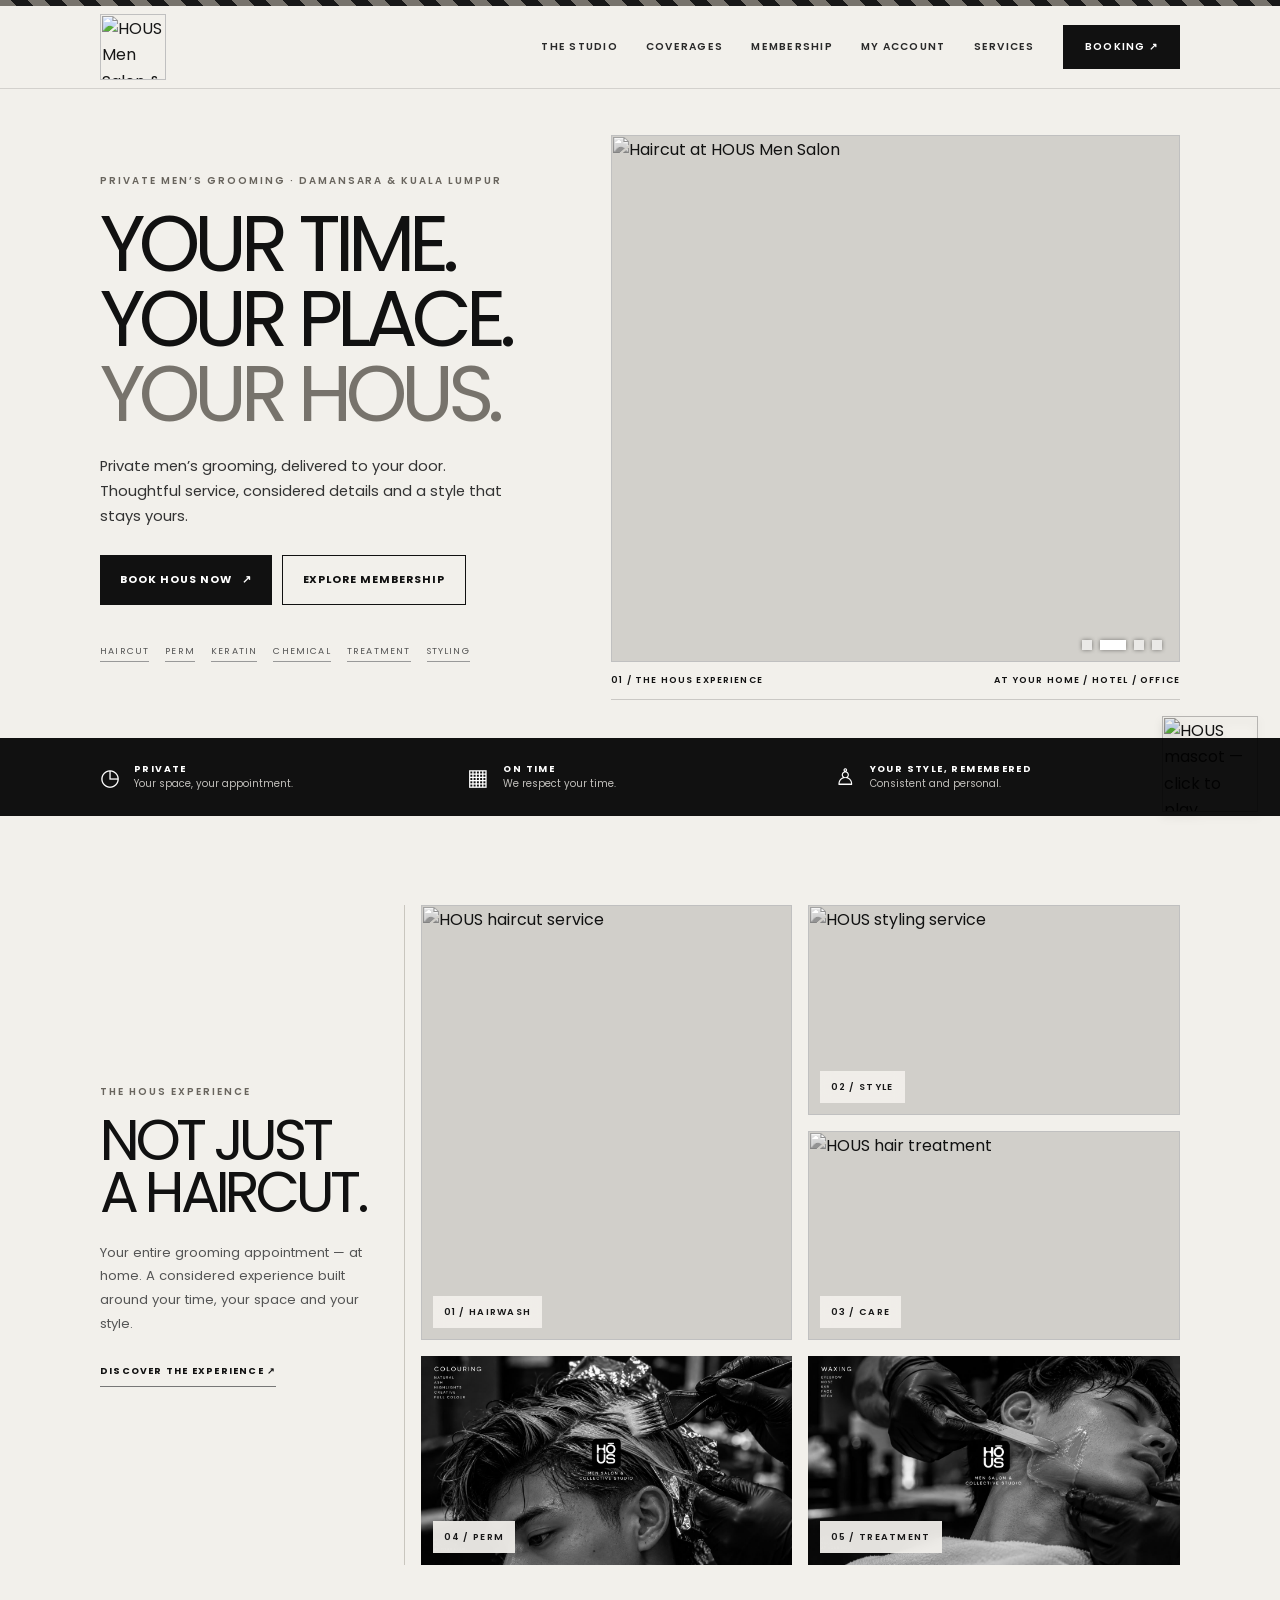
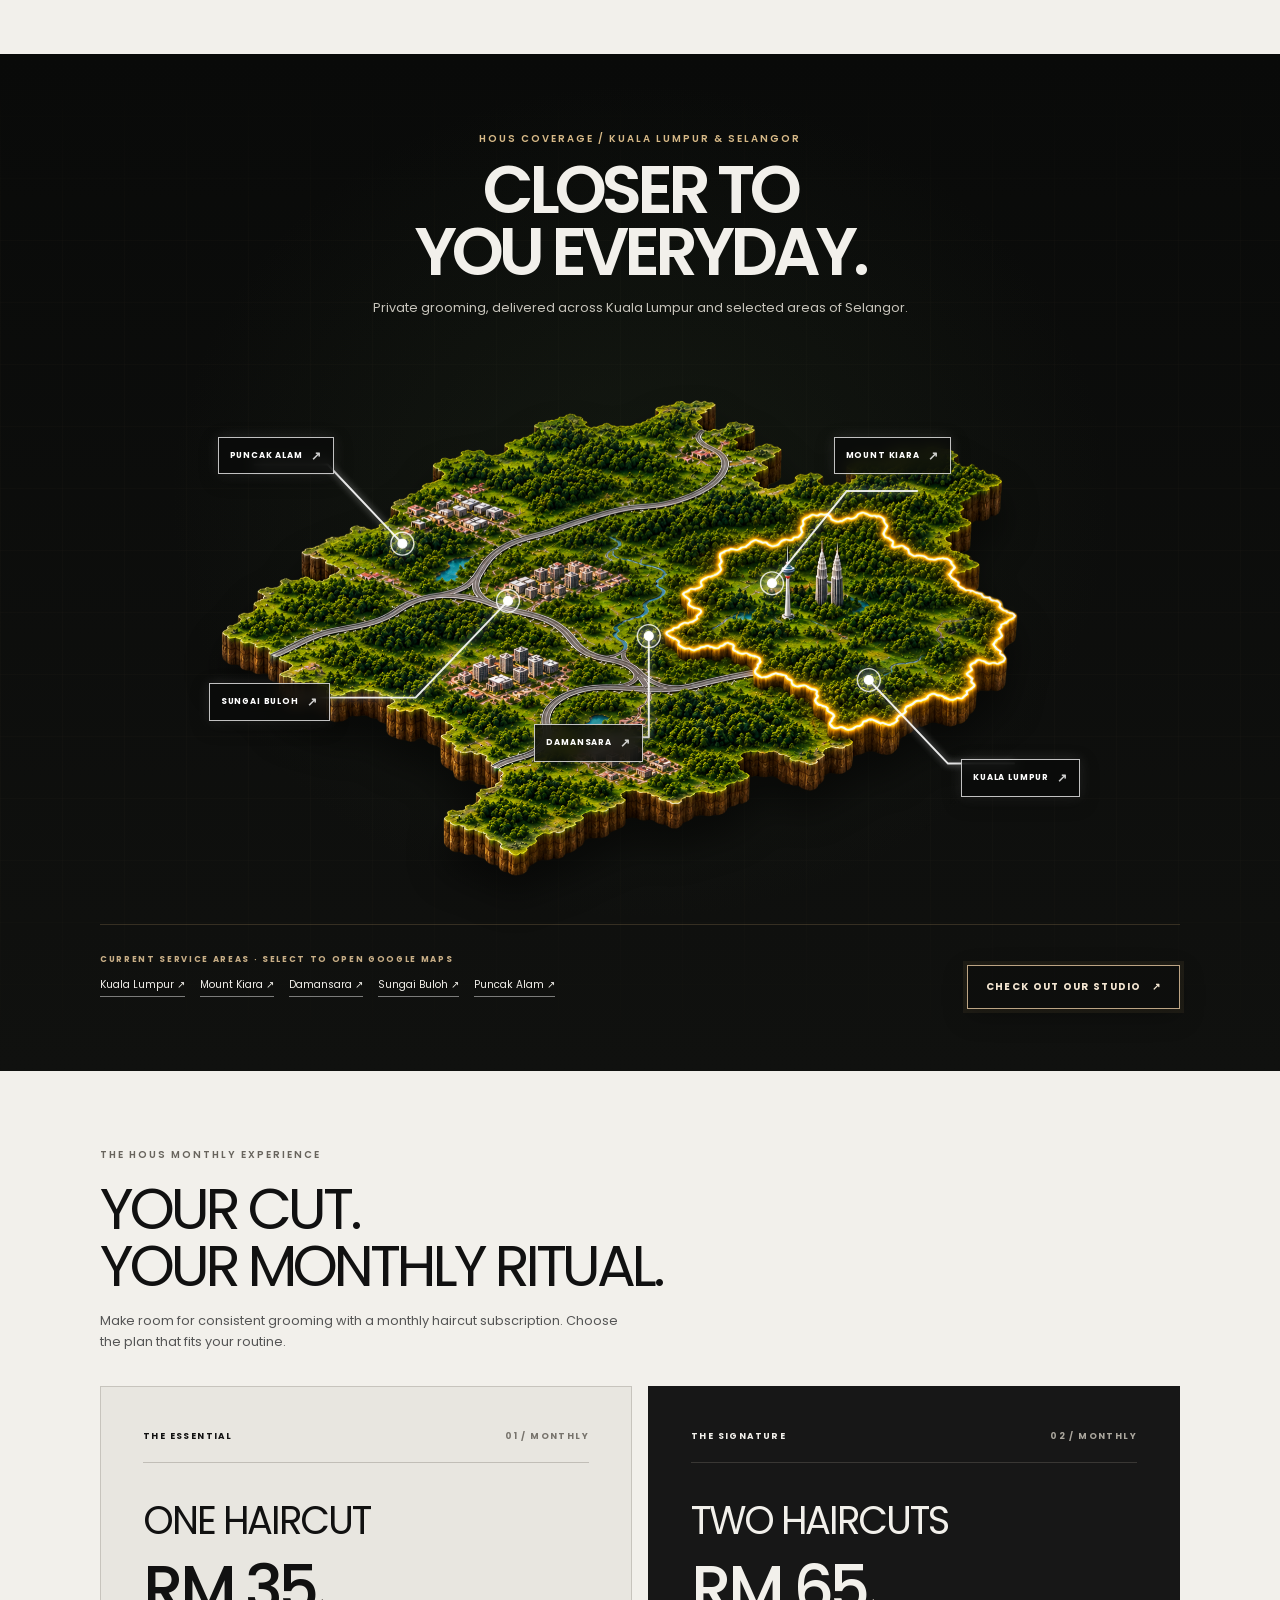
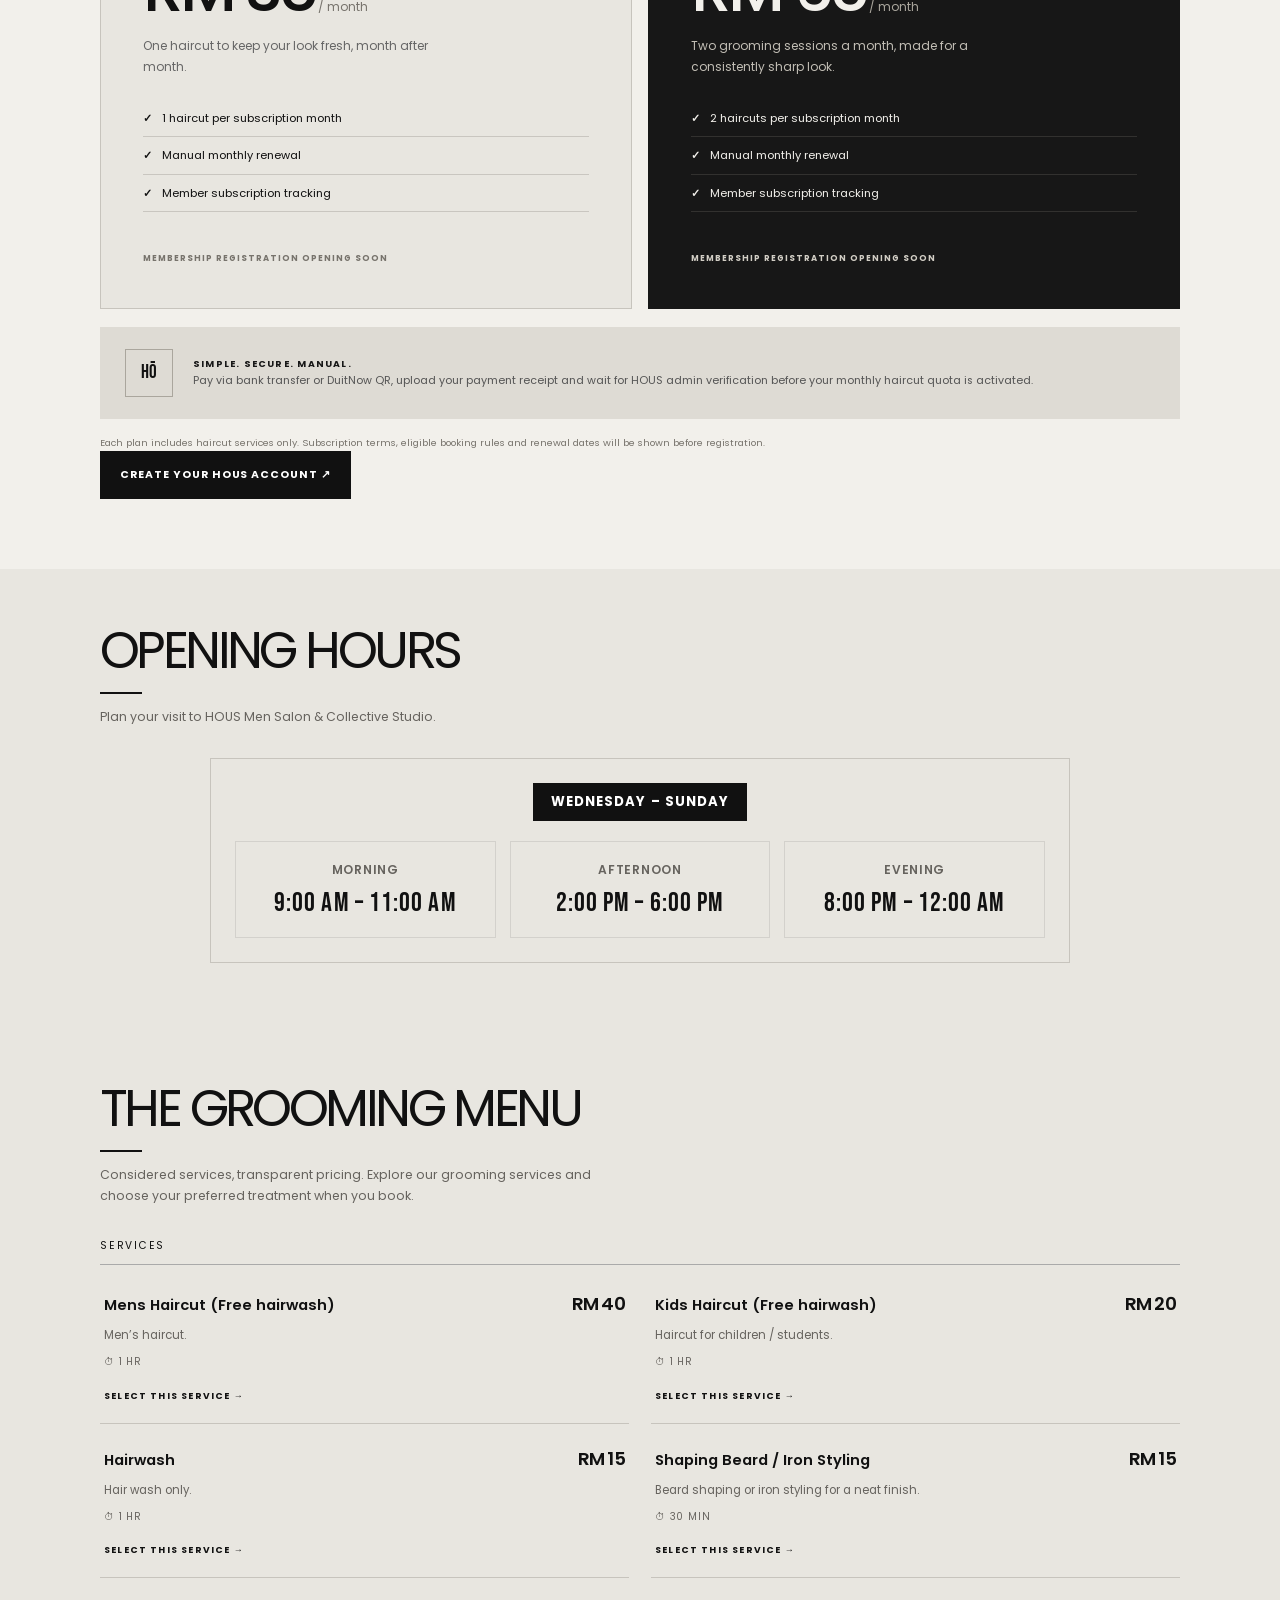
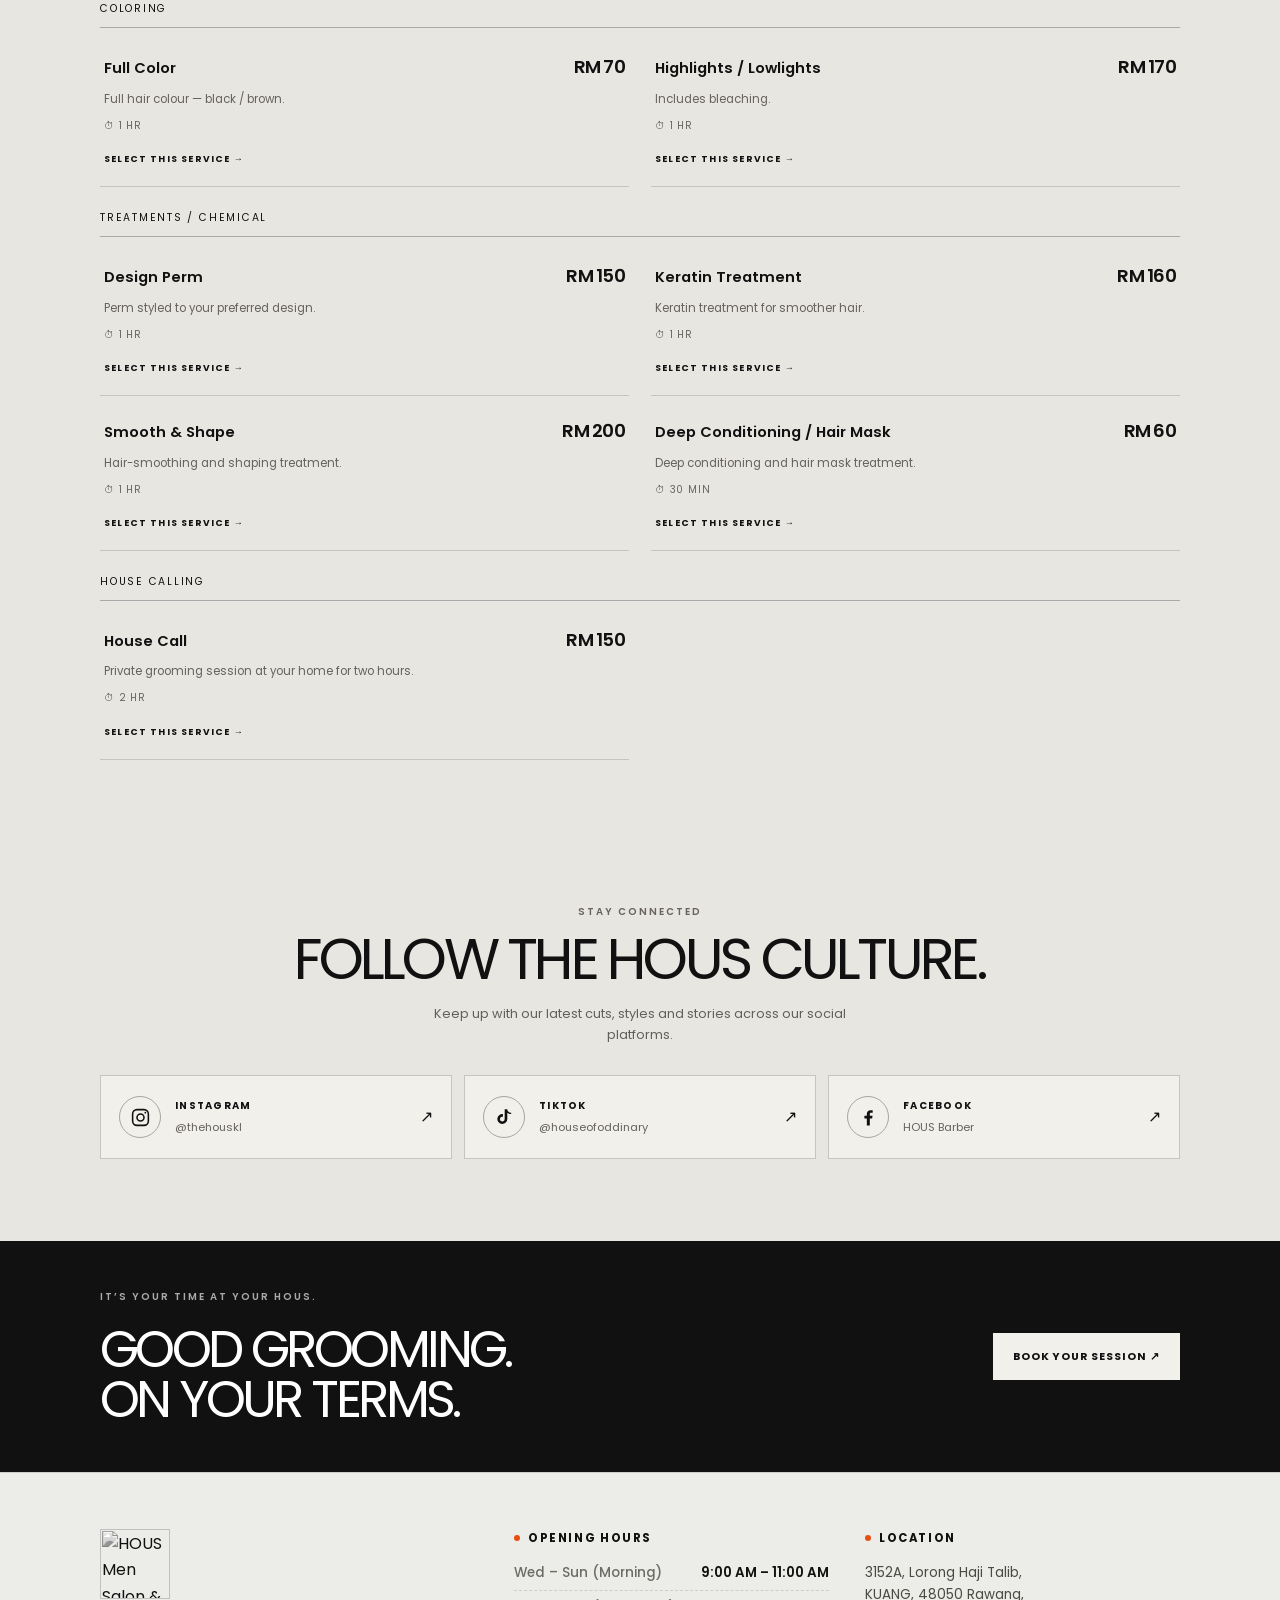
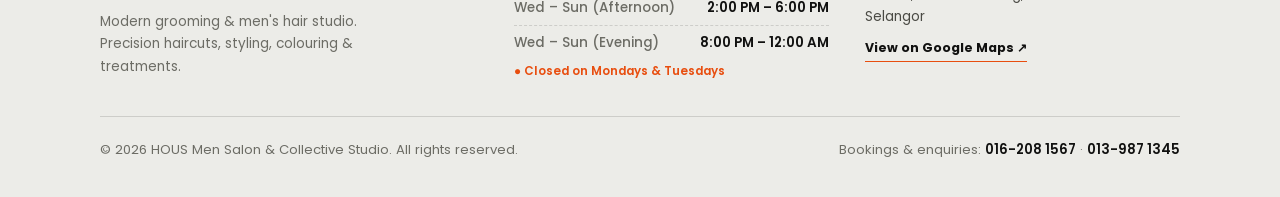
==== index.html @ aba91b8b "Stop mascot animation before services section" ====
<html lang="en">
<head>
<meta charset="UTF-8">
<meta name="viewport" content="width=device-width, initial-scale=1.0">
<meta name="description" content="HOUS Men Salon & Collective Studio — private men’s grooming, delivered to your door.">
<title>HOUS — Men Salon & Collective Studio</title>
<link rel="icon" href="https://arleta.site/interactivelink/6512/favicon.ico" sizes="any">
<link rel="icon" type="image/png" href="https://arleta.site/interactivelink/6512/favicon.png">
<link rel="preconnect" href="https://fonts.googleapis.com">
<link rel="preconnect" href="https://fonts.gstatic.com" crossorigin>
<link href="https://fonts.googleapis.com/css2?family=Bebas+Neue&family=Poppins:wght@400;500;600;700&display=swap" rel="stylesheet">
<link rel="stylesheet" href="hous-landing.css">

<!-- Meta Pixel Code -->
<script>
!function(f,b,e,v,n,t,s)
{if(f.fbq)return;n=f.fbq=function(){n.callMethod?
n.callMethod.apply(n,arguments):n.queue.push(arguments)};
if(!f._fbq)f._fbq=n;n.push=n;n.loaded=!0;n.version='2.0';
n.queue=[];t=b.createElement(e);t.async=!0;
t.src=v;s=b.getElementsByTagName(e)[0];
s.parentNode.insertBefore(t,s)}(window, document,'script',
'https://connect.facebook.net/en_US/fbevents.js');
fbq('init', '1349391520466235');
fbq('track', 'PageView');
</script>
<noscript><img height="1" width="1" style="display:none" src="https://www.facebook.com/tr?id=1349391520466235&ev=PageView&noscript=1"></noscript>
<!-- End Meta Pixel Code -->


<link rel="stylesheet" href="assets/hous.css">

</head>
<body data-page="home">
<div class="barber-strip"></div>
<img class="mascot" id="imgMascot" alt="" aria-hidden="true">

<header class="site-header">
  <div class="container nav">
    <a class="brand" href="#atas"><img class="brand-logo" id="imgLogo" alt="HOUS Men Salon & Collective Studio"></a>
    <button class="menu-toggle" id="menuToggle" type="button" aria-label="Open navigation menu" aria-controls="siteNavigation" aria-expanded="false">
      <span></span><span></span><span></span>
    </button>
    <nav class="nav-links" id="siteNavigation" aria-label="Main navigation">
<a href="#studio">The Studio</a>
<a href="#coverage">Coverages</a>
<a href="#membership">Membership</a>
<a href="hous-account.html">My Account</a>
<a href="#servis">Services</a>
<a class="nav-book" href="hous_barbershop_online_booking.html">Booking ↗</a>
</nav>
  </div>
</header>

<main id="main-content">
  <section class="hero" id="atas">
    <div class="container hero-layout">
      <div class="hero-copy">
        <p class="kicker">PRIVATE MEN’S GROOMING · DAMANSARA & KUALA LUMPUR</p>
        <h1>YOUR TIME.<br>YOUR PLACE.<br><span>YOUR HOUS.</span></h1>
        <p class="hero-sub">Private men’s grooming, delivered to your door. Thoughtful service, considered details and a style that stays yours.</p>
        <div class="hero-cta">
          <a class="btn" href="hous_barbershop_online_booking.html" target="_blank" rel="noopener">Book HOUS Now <span aria-hidden="true">↗</span></a>
          <a class="btn btn-outline" href="#membership">Explore Membership</a>
        </div>
        <div class="hero-service-list"><span>HAIRCUT</span><span>PERM</span><span>KERATIN</span><span>CHEMICAL</span><span>TREATMENT</span><span>STYLING</span></div>
      </div>
      <div class="hero-visual">
        <div class="hero-slider" id="heroSlider" role="region" aria-label="HOUS grooming gallery">
          <img class="slide active" src="https://arleta.site/interactivelink/6512/hero-9.jpeg" alt="Private grooming experience at HOUS" width="960" height="600">
          <img class="slide" src="https://arleta.site/interactivelink/6512/hero-8.jpeg" alt="Haircut at HOUS Men Salon" width="960" height="600" loading="lazy">
          <img class="slide" src="https://arleta.site/interactivelink/6512/WhatsApp-Image-2026-10-31-at-13.31.09.jpeg" alt="Hair wash and scalp treatment at HOUS" width="960" height="600" loading="lazy">
          <img class="slide" src="https://arleta.site/interactivelink/6512/hero-7.jpeg" alt="Styling at HOUS Men Salon" width="960" height="600" loading="lazy">
          <div class="dots" id="heroDots"></div>
        </div>
        <div class="hero-image-caption"><span>01 / THE HOUS EXPERIENCE</span><span>AT YOUR HOME / HOTEL / OFFICE</span></div>
      </div>
    </div>
  </section>
  <section class="promise-strip" aria-label="The HOUS promise">
    <div class="container promise-grid">
      <div><b>◷</b><span><strong>PRIVATE</strong><small>Your space, your appointment.</small></span></div>
      <div><b>▦</b><span><strong>ON TIME</strong><small>We respect your time.</small></span></div>
      <div><b>♙</b><span><strong>YOUR STYLE, REMEMBERED</strong><small>Consistent and personal.</small></span></div>
    </div>
  </section>
  <section class="experience" id="studio">
    <div class="container experience-grid">
      <div class="experience-intro"><p class="kicker">THE HOUS EXPERIENCE</p><h2>NOT JUST<br>A HAIRCUT.</h2><p>Your entire grooming appointment — at home. A considered experience built around your time, your space and your style.</p><a class="text-link" href="hous_barbershop_online_booking.html">DISCOVER THE EXPERIENCE ↗</a></div>
      <figure class="experience-image" tabindex="0" role="button" aria-pressed="false" aria-label="Reveal original color: haircut"><img src="https://arleta.site/interactivelink/6512/hero-8.jpeg" alt="HOUS haircut service" loading="lazy"><figcaption>01 / HAIRWASH</figcaption></figure>
      <figure class="experience-image" tabindex="0" role="button" aria-pressed="false" aria-label="Reveal original color: styling"><img src="https://arleta.site/interactivelink/6512/hero-7.jpeg" alt="HOUS styling service" loading="lazy"><figcaption>02 / STYLE</figcaption></figure>
      <figure class="experience-image" tabindex="0" role="button" aria-pressed="false" aria-label="Reveal original color: hair treatment"><img src="https://arleta.site/interactivelink/6512/WhatsApp-Image-2026-10-31-at-13.31.09.jpeg" alt="HOUS hair treatment" loading="lazy"><figcaption>03 / CARE</figcaption></figure>
      <figure class="experience-image" tabindex="0" role="button" aria-pressed="false" aria-label="Reveal original color: hair color"><img src="asset/color.jpeg" alt="HOUS hair coloring service" loading="lazy"><figcaption>04 / PERM</figcaption></figure>
      <figure class="experience-image" tabindex="0" role="button" aria-pressed="false" aria-label="Reveal original color: face and grooming"><img src="asset/face.jpeg" alt="HOUS face grooming service" loading="lazy"><figcaption>05 / TREATMENT</figcaption></figure>
    </div>
  </section>

<section class="hous-coverage hous-coverage-3d" id="coverage" aria-labelledby="coverage-title">
  <div class="container coverage-3d-container">
    <div class="coverage-heading">
      <p class="kicker">HOUS COVERAGE / KUALA LUMPUR & SELANGOR</p>
      <h2 id="coverage-title">CLOSER TO<br>YOU EVERYDAY.</h2>
      <p>Private grooming, delivered across Kuala Lumpur and selected areas of Selangor.</p>
    </div>

    <div class="coverage-stage" id="housCoverageStage" role="group" aria-label="Interactive 3D map of HOUS service coverage">
      <img class="coverage-terrain" src="asset/Isometric%20Kuala%20Lumpur%20Terrain%20Map.png" alt="3D isometric map showing HOUS coverage across Kuala Lumpur and selected areas of Selangor" loading="lazy" decoding="async">
      <svg class="coverage-leaders" viewBox="0 0 1000 667" preserveAspectRatio="none" aria-hidden="true">
        <path class="coverage-leader-line" d="M230 235 L145 145 L62 145"/>
        <path class="coverage-leader-line" d="M350 300 L245 410 L105 410"/>
        <path class="coverage-leader-line" d="M510 340 L510 455 L430 455"/>
        <path class="coverage-leader-line" d="M650 280 L735 175 L815 175"/>
        <path class="coverage-leader-line" d="M760 390 L850 485 L925 485"/>
        <circle class="coverage-pin-halo" cx="230" cy="235" r="13"/><circle class="coverage-pin-dot" cx="230" cy="235" r="5"/>
        <circle class="coverage-pin-halo" cx="350" cy="300" r="13"/><circle class="coverage-pin-dot" cx="350" cy="300" r="5"/>
        <circle class="coverage-pin-halo" cx="510" cy="340" r="13"/><circle class="coverage-pin-dot" cx="510" cy="340" r="5"/>
        <circle class="coverage-pin-halo" cx="650" cy="280" r="13"/><circle class="coverage-pin-dot" cx="650" cy="280" r="5"/>
        <circle class="coverage-pin-halo" cx="760" cy="390" r="13"/><circle class="coverage-pin-dot" cx="760" cy="390" r="5"/>
      </svg>
      <a class="coverage-pin-label pin-puncak" href="https://www.google.com/maps/search/?api=1&query=Puncak+Alam%2C+Selangor%2C+Malaysia" target="_blank" rel="noopener noreferrer">PUNCAK ALAM <span>↗</span></a>
      <a class="coverage-pin-label pin-sungai" href="https://www.google.com/maps/search/?api=1&query=Sungai+Buloh%2C+Selangor%2C+Malaysia" target="_blank" rel="noopener noreferrer">SUNGAI BULOH <span>↗</span></a>
      <a class="coverage-pin-label pin-damansara" href="https://www.google.com/maps/search/?api=1&query=Damansara%2C+Selangor%2C+Malaysia" target="_blank" rel="noopener noreferrer">DAMANSARA <span>↗</span></a>
      <a class="coverage-pin-label pin-mount" href="https://www.google.com/maps/search/?api=1&query=Mount+Kiara%2C+Kuala+Lumpur%2C+Malaysia" target="_blank" rel="noopener noreferrer">MOUNT KIARA <span>↗</span></a>
      <a class="coverage-pin-label pin-kl" href="https://www.google.com/maps/search/?api=1&query=Kuala+Lumpur%2C+Malaysia" target="_blank" rel="noopener noreferrer">KUALA LUMPUR <span>↗</span></a>
    </div>

    <div class="coverage-bottom">
      <div class="coverage-areas">
        <span class="coverage-areas-label">CURRENT SERVICE AREAS · SELECT TO OPEN GOOGLE MAPS</span>
        <a href="https://www.google.com/maps/search/?api=1&query=Kuala+Lumpur%2C+Malaysia" target="_blank" rel="noopener noreferrer">Kuala Lumpur ↗</a>
        <a href="https://www.google.com/maps/search/?api=1&query=Mount+Kiara%2C+Kuala+Lumpur%2C+Malaysia" target="_blank" rel="noopener noreferrer">Mount Kiara ↗</a>
        <a href="https://www.google.com/maps/search/?api=1&query=Damansara%2C+Selangor%2C+Malaysia" target="_blank" rel="noopener noreferrer">Damansara ↗</a>
        <a href="https://www.google.com/maps/search/?api=1&query=Sungai+Buloh%2C+Selangor%2C+Malaysia" target="_blank" rel="noopener noreferrer">Sungai Buloh ↗</a>
        <a href="https://www.google.com/maps/search/?api=1&query=Puncak+Alam%2C+Selangor%2C+Malaysia" target="_blank" rel="noopener noreferrer">Puncak Alam ↗</a>
      </div>
      <a class="btn coverage-map-link" href="https://share.google/Q9OGXOvAXogrFKa2s" target="_blank" rel="noopener noreferrer">CHECK OUT OUR STUDIO <span aria-hidden="true">↗</span></a>
    </div>
  </div>
</section>

<section id="membership" class="membership-section">
  <div class="container">
    <div class="membership-heading">
      <p class="kicker">THE HOUS MONTHLY EXPERIENCE</p>
      <h2>YOUR CUT.<br>YOUR MONTHLY RITUAL.</h2>
      <p>Make room for consistent grooming with a monthly haircut subscription. Choose the plan that fits your routine.</p>
    </div>

    <div class="subscription-plans">
      <article class="subscription-plan">
        <div class="subscription-plan-top">
          <span class="subscription-eyebrow">THE ESSENTIAL</span>
          <span class="subscription-plan-number">01 / MONTHLY</span>
        </div>
        <h3>ONE HAIRCUT</h3>
        <div class="subscription-price">RM 35<span> / month</span></div>
        <p class="subscription-description">One haircut to keep your look fresh, month after month.</p>
        <ul>
          <li>1 haircut per subscription month</li>
          <li>Manual monthly renewal</li>
          <li>Member subscription tracking</li>
        </ul>
        <span class="subscription-status">MEMBERSHIP REGISTRATION OPENING SOON</span>
      </article>

      <article class="subscription-plan subscription-plan-featured">
        <div class="subscription-plan-top">
          <span class="subscription-eyebrow">THE SIGNATURE</span>
          <span class="subscription-plan-number">02 / MONTHLY</span>
        </div>
        <h3>TWO HAIRCUTS</h3>
        <div class="subscription-price">RM 65<span> / month</span></div>
        <p class="subscription-description">Two grooming sessions a month, made for a consistently sharp look.</p>
        <ul>
          <li>2 haircuts per subscription month</li>
          <li>Manual monthly renewal</li>
          <li>Member subscription tracking</li>
        </ul>
        <span class="subscription-status">MEMBERSHIP REGISTRATION OPENING SOON</span>
      </article>
    </div>

    <div class="subscription-payment-note">
      <span class="subscription-note-mark">HŌ</span>
      <p><strong>SIMPLE. SECURE. MANUAL.</strong><br>Pay via bank transfer or DuitNow QR, upload your payment receipt and wait for HOUS admin verification before your monthly haircut quota is activated.</p>
    </div>
    <p class="subscription-footnote">Each plan includes haircut services only. Subscription terms, eligible booking rules and renewal dates will be shown before registration.</p>
    <div class="subscription-account-cta"><a class="btn" href="hous-account.html">CREATE YOUR HOUS ACCOUNT ↗</a></div>
  </div>
</section>

<section id="waktu-operasi" class="hours-section">
    <div class="container">
      <div class="section-head">
        <h2>OPENING HOURS</h2>
        <p>Plan your visit to HOUS Men Salon & Collective Studio.</p>
      </div>
      <div class="hours-card">
        <div class="hours-day"><span>Wednesday – Sunday</span></div>
        <div class="hours-grid">
          <div class="hours-item">
            <div class="hours-period">Morning</div>
            <div class="hours-time">9:00 AM – 11:00 AM</div>
          </div>
          <div class="hours-item">
            <div class="hours-period">Afternoon</div>
            <div class="hours-time">2:00 PM – 6:00 PM</div>
          </div>
          <div class="hours-item">
            <div class="hours-period">Evening</div>
            <div class="hours-time">8:00 PM – 12:00 AM</div>
          </div>
        </div>
      </div>
    </div>
  </section>

<section id="servis" class="services">
    <div class="container">
      <div class="section-head">
        <h2>THE GROOMING MENU</h2>
        <p>Considered services, transparent pricing. Explore our grooming services and choose your preferred treatment when you book.</p>
      </div>
      <div class="svc-grid" id="svcGrid"></div>
      <section class="service-selection-details" id="serviceSelectionDetails" aria-live="polite" aria-label="Selected services breakdown" aria-hidden="true">
        <div class="selection-top">
          <div>
            <p class="selection-eyebrow">YOUR HOUS SELECTION</p>
            <h3 class="selection-heading">A little more you.</h3>
          </div>
          <span class="selection-details-count" id="selectionDetailsCount">0 SERVICES</span>
        </div>
        <ul class="selection-list" id="selectionDetailsList"></ul>
        <div class="selection-totals">
          <div class="selection-total"><span>Estimated total</span><strong id="selectionDetailsPrice">RM 0</strong></div>
          <div class="selection-total"><span>Estimated time</span><strong id="selectionDetailsDuration">—</strong></div>
        </div>
        <p class="selection-note">Estimated price and duration are based on the services selected. Final timing may vary depending on hair length, condition and consultation.</p>
        <div class="selection-details-actions">
          <button class="selection-clear" id="clearSelectionDetails" type="button">CLEAR SELECTION</button>
          <a class="selection-details-book" id="selectionDetailsBookingLink" href="hous_barbershop_online_booking.html">BOOK NOW ↗</a>
        </div>
      </section>
      <section class="service-selection" id="serviceSelection" aria-live="polite" aria-label="Quick booking summary" aria-hidden="true">
        <span class="selection-count" id="selectionCount">0</span>
        <div class="selection-copy">
          <strong class="selection-price" id="selectionPrice">RM 0</strong>
          <span class="selection-summary" id="selectionSummary">No services selected</span>
          <span class="selection-duration" id="selectionDuration">—</span>
        </div>
        <div class="selection-actions">
          <button class="selection-clear" id="clearSelection" type="button" aria-label="Clear selected services">CLEAR</button>
          <a class="selection-book" id="selectionBookingLink" href="hous_barbershop_online_booking.html">Book Selection ↗</a>
        </div>
      </section>
    </div>
  </section>

<section id="tempahan" class="booking">
    <div class="container">
      <div class="section-head">
        <h2>BOOK YOUR SESSION</h2>
        <p>Choose your service, date and available time. Your appointment request will be saved securely and sent to HOUS via WhatsApp.</p>
      </div>
      <div class="booking-card">
        <form id="bookingForm" novalidate>
          <div class="form-grid">
            <div class="field full"><label for="nama">Full Name <span class="req">*</span></label><input type="text" id="nama" maxlength="80" placeholder="e.g. John Smith" autocomplete="name"><p class="err"></p></div>
            <div class="field full"><label for="telefon">Phone Number <span class="req">*</span></label><input type="tel" id="telefon" maxlength="16" placeholder="e.g. 0123456789" autocomplete="tel" inputmode="tel"><p class="err"></p></div>
            <div class="field full"><label for="email">Email <span class="opt">(optional)</span></label><input type="email" id="email" maxlength="80" placeholder="e.g. name@email.com" autocomplete="email"><p class="err"></p></div>

<div class="selected-box full" id="selectedBox">
              <div class="lbl">SELECTED SERVICES</div>
              <ul id="selectedList"><li><span style="color:var(--muted)">No services selected yet.</span></li></ul>
              <div class="total"><span>Total</span><b id="selectedTotal">RM 0</b></div>
            </div>

<div class="field"><label for="tarikh">Booking Date <span class="req">*</span></label><input type="date" id="tarikh"><p class="hint">Closed on Mondays and Tuesdays.</p><p class="err"></p></div>
            <div class="field"><label for="masa">Booking Time <span class="req">*</span></label><select id="masa"><option value="" disabled selected>Select a time…</option></select><p class="err"></p></div>

<div class="summary"><span>Estimated duration & price</span><b id="priceLine">—</b></div>
            <button type="submit" class="btn submit-btn" id="submitBtn">
              <svg width="18" height="18" viewBox="0 0 24 24" fill="currentColor"><path d="M2 21l21-9L2 3v7l15 2-15 2v7z"></path></svg>
              Book via WhatsApp
            </button>
            <p class="privacy">🔒 Your information will only be used for booking purposes.</p>
          </div>
        </form>
        <div class="success" id="successWrap">
          <div class="check-ring"><svg width="42" height="42" viewBox="0 0 24 24" fill="none" stroke="currentColor" stroke-width="2.6" stroke-linecap="round" stroke-linejoin="round"><path d="M20 6L9 17l-5-5"></path></svg></div>
          <h3>BOOKING SUBMITTED SUCCESSFULLY!</h3>
          <p class="success-sub" id="successSub"></p>
          <div class="ref-chip">Reference No.: <b id="refCode">—</b></div>
          <p class="save-status" id="saveStatus">Saving your booking to the system…</p>
          <div class="success-actions">
            <a class="btn" id="waAgainBtn" href="#" target="_blank" rel="noopener">
              <svg width="18" height="18" viewBox="0 0 24 24" fill="currentColor"><path d="M2 21l21-9L2 3v7l15 2-15 2v7z"></path></svg>
              Open WhatsApp Again
            </a>
            <a class="btn btn-outline" id="waSecondBtn" href="#" target="_blank" rel="noopener">Send to 016-208 1567</a>
            <button class="btn btn-outline" id="newBookingBtn" type="button">Make Another Booking</button>
          </div>
        </div>
      </div>
    </div>
  </section>
</main>


<section class="hous-socials" id="hous-socials" aria-labelledby="hous-socials-title">
  <div class="container">
    <div class="hous-socials-heading">
      <p class="kicker">STAY CONNECTED</p>
      <h2 id="hous-socials-title">FOLLOW THE HOUS CULTURE.</h2>
      <p>Keep up with our latest cuts, styles and stories across our social platforms.</p>
    </div>
    <div class="hous-social-links">
      <a class="hous-social-link" href="https://www.instagram.com/thehouskl/" target="_blank" rel="noopener noreferrer" aria-label="Follow HOUS on Instagram">
        <span class="hous-social-icon" aria-hidden="true">
          <svg viewBox="0 0 24 24" role="img"><rect x="3" y="3" width="18" height="18" rx="5"></rect><circle cx="12" cy="12" r="4"></circle><circle class="social-icon-fill" cx="17.5" cy="6.5" r="1"></circle></svg>
        </span>
        <span class="hous-social-copy"><strong>INSTAGRAM</strong><small>@thehouskl</small></span>
        <span class="hous-social-arrow" aria-hidden="true">↗</span>
      </a>
      <a class="hous-social-link" href="https://www.tiktok.com/@houseofoddinary" target="_blank" rel="noopener noreferrer" aria-label="Follow HOUS on TikTok">
        <span class="hous-social-icon" aria-hidden="true">
          <svg viewBox="0 0 24 24" role="img"><path class="social-icon-fill" d="M19.6 8.1a7.2 7.2 0 0 1-4.4-1.5v7.1a5.7 5.7 0 1 1-5-5.6v3.1a2.7 2.7 0 1 0 2 2.6V2.5h3a4.2 4.2 0 0 0 4.4 4.2v1.4z"></path></svg>
        </span>
        <span class="hous-social-copy"><strong>TIKTOK</strong><small>@houseofoddinary</small></span>
        <span class="hous-social-arrow" aria-hidden="true">↗</span>
      </a>
      <a class="hous-social-link" href="https://www.facebook.com/housbarber" target="_blank" rel="noopener noreferrer" aria-label="Follow HOUS on Facebook">
        <span class="hous-social-icon" aria-hidden="true">
          <svg viewBox="0 0 24 24" role="img"><path class="social-icon-fill" d="M13.5 21v-8h2.7l.4-3.1h-3.1V8c0-.9.3-1.5 1.6-1.5h1.7V3.7c-.3 0-1.3-.1-2.5-.1-2.5 0-4.2 1.5-4.2 4.3v2h-2.8V13h2.8v8h3.4z"></path></svg>
        </span>
        <span class="hous-social-copy"><strong>FACEBOOK</strong><small>HOUS Barber</small></span>
        <span class="hous-social-arrow" aria-hidden="true">↗</span>
      </a>
    </div>
  </div>
</section>

<section class="closing-band"><div class="container closing-inner"><div><p class="kicker">IT’S YOUR TIME AT YOUR HOUS.</p><h2>GOOD GROOMING.<br>ON YOUR TERMS.</h2></div><a class="btn btn-light" href="hous_barbershop_online_booking.html">Book Your Session ↗</a></div></section>
<footer>
  <div class="container">
    <div class="foot-top">
      <!-- Column 1: Brand -->
      <div class="foot-brand-col">
        <img class="foot-logo" id="imgFoot" alt="HOUS Men Salon & Collective Studio">
        <p class="foot-tagline">Modern grooming &amp; men's hair studio. Precision haircuts, styling, colouring &amp; treatments.</p>
      </div>

      <!-- Column 2: Opening Hours -->
      <div class="foot-col">
        <h4>Opening Hours</h4>
        <ul class="foot-hours-list">
          <li><span>Wed – Sun (Morning)</span> <strong>9:00 AM – 11:00 AM</strong></li>
          <li><span>Wed – Sun (Afternoon)</span> <strong>2:00 PM – 6:00 PM</strong></li>
          <li><span>Wed – Sun (Evening)</span> <strong>8:00 PM – 12:00 AM</strong></li>
        </ul>
        <span class="foot-closed-note">● Closed on Mondays &amp; Tuesdays</span>
      </div>

      <!-- Column 3: Location -->
      <div class="foot-col">
        <h4>Location</h4>
        <p class="foot-address">
          3152A, Lorong Haji Talib,<br>
          KUANG, 48050 Rawang,<br>
          Selangor
        </p>
        <a class="foot-map-link" href="https://share.google/3z2LpjOXQcZCUENe7" target="_blank" rel="noopener">
          View on Google Maps ↗
        </a>
      </div>
    </div>

    <div class="foot-bottom">
      <span>© <span id="year"></span> HOUS Men Salon &amp; Collective Studio. All rights reserved.</span>
      <span>Bookings &amp; enquiries:
        <a href="https://wa.me/60162081567" target="_blank" rel="noopener">016-208 1567</a>
        ·
        <a href="https://wa.me/60139871345" target="_blank" rel="noopener">013-987 1345</a>
      </span>
    </div>
  </div>
</footer>

<script src="https://www.gstatic.com/firebasejs/10.12.2/firebase-app-compat.js"></script>
<script src="https://www.gstatic.com/firebasejs/10.12.2/firebase-database-compat.js"></script>
<script src="https://www.gstatic.com/firebasejs/10.12.2/firebase-analytics-compat.js"></script>
<script>
(function () {
  'use strict';
  var OWNER_WA = '60139871345';
  var OWNER_WA_SECOND = '60162081567';

  /* ============ SERVIS (duration dalam minit) ============ */
  var SERVICES = [
    { cat: 'SERVICES',             name: 'Mens Haircut (Free hairwash)',              price: 40,  duration: 60,  desc: 'Men’s haircut.' },
    { cat: 'SERVICES',             name: 'Kids Haircut (Free hairwash)',               price: 20,  duration: 60,  desc: 'Haircut for children / students.' },
    { cat: 'SERVICES',             name: 'Hairwash',                   price: 15,  duration: 60,  desc: 'Hair wash only.' },
    { cat: 'SERVICES',             name: 'Shaping Beard / Iron Styling',price: 15,  duration: 30,  desc: 'Beard shaping or iron styling for a neat finish.' },
    { cat: 'COLORING',             name: 'Full Color',                  price: 70,  duration: 60,  desc: 'Full hair colour — black / brown.' },
    { cat: 'COLORING',             name: 'Highlights / Lowlights',      price: 170, duration: 60,  desc: 'Includes bleaching.' },
    { cat: 'TREATMENTS / CHEMICAL',name: 'Design Perm',                 price: 150, duration: 60, desc: 'Perm styled to your preferred design.' },
    { cat: 'TREATMENTS / CHEMICAL',name: 'Keratin Treatment',           price: 160, duration: 60, desc: 'Keratin treatment for smoother hair.' },
    { cat: 'TREATMENTS / CHEMICAL',name: 'Smooth & Shape',              price: 200, duration: 60, desc: 'Hair-smoothing and shaping treatment.' },
    { cat: 'TREATMENTS / CHEMICAL',name: 'Deep Conditioning / Hair Mask', price: 60, duration: 30, desc: 'Deep conditioning and hair mask treatment.' },
    { cat: 'HOUSE CALLING',        name: 'House Call',             price: 150, duration: 120, desc: 'Private grooming session at your home for two hours.' }
  ];

  function priceText(s) { return 'RM ' + s.price; }
  function durText(s)   { return s.duration >= 60 ? (s.duration/60) + ' hr' : s.duration + ' min'; }

  /* ============ SESI & SLOT ============ */
  var SESSIONS = [
    { label: 'Morning Session (9:00 AM – 11:00 AM)',            start: 9*60,  end: 11*60 },
    { label: 'Afternoon Session (2:00 PM – 6:00 PM)',  start: 14*60, end: 18*60 },
    { label: 'Evening Session (8:00 PM – 12:00 AM)',  start: 20*60, end: 24*60 }
  ];
  // Slot disimpan pada grid 30 minit untuk keserasian rekod lama; tempahan baharu bermula setiap 60 minit.
  var SLOT_MINUTES = 30;
  var START_INTERVAL = 60;
  var APPOINTMENT_MINUTES = 60;
  var MAX_SERVIS = 10;
  var CLOSED_DAYS = [1, 2];              // Isnin, Selasa
  var CLOSED_MSG = 'Sorry, we are closed on Mondays and Tuesdays. Please choose another date.';

  /* ============ FIREBASE ============ */
  var firebaseConfig = {
    apiKey: "AIzaSyD5leUX-zDKYzbvIWuHjTO7m1HflUeAegw",
    authDomain: "hous-4a93c.firebaseapp.com",
    databaseURL: "https://hous-4a93c-default-rtdb.asia-southeast1.firebasedatabase.app",
    projectId: "hous-4a93c",
    storageBucket: "hous-4a93c.firebasestorage.app",
    messagingSenderId: "112517018028",
    appId: "1:112517018028:web:09a7f176db2e96a1998a09",
    measurementId: "G-RTVQN35TN6"
  };
  var db = null;
  try { firebase.initializeApp(firebaseConfig); db = firebase.database(); }
  catch (e) { console.warn('Firebase gagal dimulakan:', e); }
  try { if (location.protocol === 'http:' || location.protocol === 'https:') firebase.analytics(); } catch (e) {}

  /* ============ UTILITI ============ */
  function $(id) { return document.getElementById(id); }
  function pad(n) { return String(n).padStart(2, '0'); }
  function toDateStr(dt) { return dt.getFullYear() + '-' + pad(dt.getMonth() + 1) + '-' + pad(dt.getDate()); }
  var HARI = ['Sunday','Monday','Tuesday','Wednesday','Thursday','Friday','Saturday'];
  var BULAN = ['January','February','March','April','May','June','July','August','September','October','November','December'];
  function normalizePhone(raw) {
    var d = (raw || '').replace(/\D/g, '');
    if (d.indexOf('60') === 0 && d.length >= 10) d = '0' + d.slice(2);
    return d;
  }
  function validPhone(raw) { return /^01\d{8,9}$/.test(normalizePhone(raw)); }

  /* ============ RENDER SERVIS ============ */
  var svcGrid = $('svcGrid');
  var lastCat = null;
  SERVICES.forEach(function (s, i) {
    if (s.cat !== lastCat) {
      var h = document.createElement('div'); h.className = 'svc-cat'; h.textContent = s.cat; svcGrid.appendChild(h);
      lastCat = s.cat;
    }
    var card = document.createElement('div');
    card.className = 'svc-card'; card.setAttribute('role', 'button'); card.setAttribute('tabindex', '0');
    card.setAttribute('aria-pressed', 'false');
    card.setAttribute('data-idx', String(i));
    card.innerHTML =
      '<div class="svc-top"><span class="svc-name">' + s.name + '</span><span class="svc-price">' + priceText(s) + '</span></div>' +
      '<p class="svc-desc">' + s.desc + '</p>' +
      '<p class="svc-meta">⏱ ' + durText(s) + '</p>' +
      '<span class="svc-cta">SELECT THIS SERVICE →</span>';
    function toggle() { toggleSelect(i, card); }
    card.addEventListener('click', toggle);
    card.addEventListener('keydown', function (e) {
      if (e.key === 'Enter' || e.key === ' ') { e.preventDefault(); toggle(); }
    });
    svcGrid.appendChild(card);
  });
  var chipCount = $('chipCount');
  if (chipCount) chipCount.textContent = SERVICES.length + ' Servis Tersedia';

  var selected = []; // array of index

  function toggleSelect(i, card) {
    var pos = selected.indexOf(i);
    if (pos === -1) {
      if (selected.length >= MAX_SERVIS) {
        alert('You can select a maximum of ' + MAX_SERVIS + ' services per booking.');
        return;
      }
      selected.push(i);
      card.classList.add('selected');
      card.setAttribute('aria-pressed', 'true');
    } else {
      selected.splice(pos, 1);
      card.classList.remove('selected');
      card.setAttribute('aria-pressed', 'false');
    }
    updateSelectedBox();
    updateServiceSelectionPanel();
    onSelectionChanged();
  }

  function selectedTotal() {
    return selected.reduce(function (s, i) { return s + SERVICES[i].price; }, 0);
  }
  function selectedMinutes() {
    // Tempoh booking ialah jumlah durasi semua servis yang dipilih.
    // Setiap servis kini 60 minit; 2 servis = 120 minit dan mengunci 2 jam.
    return selected.reduce(function (total, i) {
      return total + (Number(SERVICES[i].duration) || APPOINTMENT_MINUTES);
    }, 0);
  }
  function appointmentMinutes() {
    return selectedMinutes();
  }
  function slotsNeeded() {
    if (!selected.length) return 0;
    return Math.ceil(appointmentMinutes() / SLOT_MINUTES);
  }
  function minsToText(m) {
    if (m < 60) return m + ' min';
    var h = Math.floor(m / 60), r = m % 60;
    return r ? (h + ' hr ' + r + ' min') : (h + ' hr');
  }


  /* ============ LIVE SERVICE SUMMARY (LANDING PAGE) ============ */
  var BOOKING_URL = 'hous_barbershop_online_booking.html';

  function updateServiceSelectionPanel() {
    var panel = $('serviceSelection');
    if (!panel) return;

    if (!selected.length) {
      panel.classList.remove('is-visible');
      panel.setAttribute('aria-hidden', 'true');
      return;
    }

    $('selectionCount').textContent = selected.length;
    $('selectionPrice').textContent = 'RM ' + selectedTotal();
    $('selectionDuration').textContent = '~' + minsToText(appointmentMinutes());
    $('selectionSummary').textContent = selected.map(function (i) { return SERVICES[i].name; }).join(', ');

    // Keep the original full service breakdown below the service grid.
    var detailsPanel = $('serviceSelectionDetails');
    var detailsList = $('selectionDetailsList');
    if (detailsPanel && detailsList) {
      detailsList.innerHTML = '';
      $('selectionDetailsCount').textContent = selected.length + (selected.length === 1 ? ' SERVICE' : ' SERVICES');
      $('selectionDetailsPrice').textContent = 'RM ' + selectedTotal();
      $('selectionDetailsDuration').textContent = minsToText(appointmentMinutes());
      selected.forEach(function (i) {
        var service = SERVICES[i];
        var item = document.createElement('li');
        item.className = 'selection-item';
        var details = document.createElement('div');
        var name = document.createElement('div');
        name.className = 'selection-item-name';
        name.textContent = service.name;
        var meta = document.createElement('div');
        meta.className = 'selection-item-meta';
        meta.textContent = 'EST. ' + durText(service);
        details.appendChild(name);
        details.appendChild(meta);
        var price = document.createElement('div');
        price.className = 'selection-item-price';
        price.textContent = priceText(service);
        item.appendChild(details);
        item.appendChild(price);
        detailsList.appendChild(item);
      });
      detailsPanel.classList.toggle('is-visible', selected.length > 0);
      detailsPanel.setAttribute('aria-hidden', selected.length ? 'false' : 'true');
    }

    // The booking page reads ?services=0,2 and preselects the same services.
    var params = new URLSearchParams();
    params.set('services', selected.join(','));
    var bookingHref = BOOKING_URL + '?' + params.toString();
    $('selectionBookingLink').href = bookingHref;
    $('selectionDetailsBookingLink').href = bookingHref;

    panel.classList.add('is-visible');
    panel.setAttribute('aria-hidden', 'false');
  }

  function clearAllServiceSelections() {
      selected = [];
      document.querySelectorAll('.svc-card.selected').forEach(function (card) {
        card.classList.remove('selected');
        card.setAttribute('aria-pressed', 'false');
      });
      updateSelectedBox();
      updateServiceSelectionPanel();
      onSelectionChanged();
  }
  var clearSelectionButton = $('clearSelection');
  if (clearSelectionButton) {
    clearSelectionButton.addEventListener('click', function () {
      clearAllServiceSelections();
    });
  }
  var clearDetailsButton = $('clearSelectionDetails');
  if (clearDetailsButton) clearDetailsButton.addEventListener('click', clearAllServiceSelections);

  function updateSelectedBox() {
    var ul = $('selectedList');
    if (!selected.length) {
      ul.innerHTML = '<li><span style="color:var(--muted)">No services selected yet.</span></li>';
      $('selectedTotal').textContent = 'RM 0';
      $('priceLine').textContent = '—';
      return;
    }
    var html = '';
    selected.forEach(function (i) {
      var s = SERVICES[i];
      html += '<li><span>' + s.name + '</span><span>RM ' + s.price + '</span></li>';
    });
    ul.innerHTML = html;
    $('selectedTotal').textContent = 'RM ' + selectedTotal();
    $('priceLine').textContent = selected.length + ' servis · ' +
      'RM ' + selectedTotal() + ' · ~' + minsToText(appointmentMinutes());
  }

  // Preselect services passed from #servis?services=0,2. Existing selection and Firebase flow remain unchanged.
  (function preselectFromServicePage(){
    var raw = new URLSearchParams(window.location.search).get('services');
    if (!raw) return;
    raw.split(',').forEach(function(token){
      var idx = Number(token);
      if (Number.isInteger(idx) && idx >= 0 && idx < SERVICES.length && selected.indexOf(idx) === -1 && selected.length < MAX_SERVIS) {
        selected.push(idx);
        var card = document.querySelector('.svc-card[data-idx="' + idx + '"]');
        if (card) { card.classList.add('selected'); card.setAttribute('aria-pressed','true'); }
      }
    });
  })();

  /* ============ SLOT MASA ============ */
  var taken = {}, slotWatch = null;
  function isClosedDate(d) {
    return !!d && CLOSED_DAYS.indexOf(new Date(d + 'T00:00:00').getDay()) !== -1;
  }
  function sessionOf(minutesFromMidnight) {
    for (var i = 0; i < SESSIONS.length; i++) {
      var s = SESSIONS[i];
      if (minutesFromMidnight >= s.start && minutesFromMidnight < s.end) return s;
    }
    return null;
  }
  function fitsInSession(startMin, neededMin) {
    var ses = sessionOf(startMin);
    if (!ses) return false;
    return startMin + neededMin <= ses.end;
  }

  function fillSlots() {
    var sel = $('masa'), prev = sel.value;
    sel.innerHTML = '<option value="" disabled selected>Select a time…</option>';

    if (!selected.length) {
      sel.options[0].textContent = 'Select a service first';
      return;
    }
    var tarikh = $('tarikh').value;
    if (!tarikh) {
      sel.options[0].textContent = 'Select a date first';
      return;
    }
    if (isClosedDate(tarikh)) {
      sel.options[0].textContent = 'We are closed on this day';
      return;
    }

    var now = new Date(), todayStr = toDateStr(now);
    var needed = appointmentMinutes();
    var prevOk = false;

    SESSIONS.forEach(function (ses) {
      var g = document.createElement('optgroup'); g.label = ses.label;
      var ada = false;
      for (var min = ses.start; min < ses.end; min += START_INTERVAL) {
        var h = Math.floor(min / 60), m = min % 60, t = pad(h) + ':' + pad(m);
        var opt = document.createElement('option');
        opt.value = t; opt.textContent = t;
        var disabled = false;

        // 1) tidak cukup masa dalam sesi
        if (min + needed > ses.end) { disabled = true; opt.textContent = t + ' (not enough time)'; }

        // 2) hari ini — slot lepas
        if (!disabled && tarikh === todayStr) {
          var slot = new Date(); slot.setHours(h, m, 0, 0);
          if (slot <= now) disabled = true;
        }

        // 3) slot yang sudah ditempah
        if (!disabled) {
          var span = Math.ceil(needed / SLOT_MINUTES);
          for (var k = 0; k < span; k++) {
            var mk = min + k * SLOT_MINUTES;
            var hh = Math.floor(mk / 60), mm = mk % 60;
            if (taken[pad(hh) + pad(mm)]) { disabled = true; opt.textContent = t + ' (penuh)'; break; }
          }
        }

        if (disabled) opt.disabled = true;
        else ada = true;

        if (prev && prev === t && !disabled) prevOk = true;
        g.appendChild(opt);
      }
      if (g.children.length) sel.appendChild(g);
    });

    if (prev && prevOk) sel.value = prev;
  }

  function watchSlots(date) {
    if (slotWatch) { slotWatch.off(); slotWatch = null; }
    taken = {};
    if (!db || !date) { fillSlots(); return; }
    slotWatch = db.ref('slots/' + date);
    slotWatch.on('value', function (snap) { taken = snap.val() || {}; fillSlots(); },
      function (err) { console.warn('Tidak dapat baca slot:', err); taken = {}; fillSlots(); });
  }

  function onSelectionChanged() {
    var tarikh = $('tarikh').value;
    if (tarikh && !isClosedDate(tarikh)) watchSlots(tarikh);
    else fillSlots();
  }

  /* ============ ERROR ============ */
  function setErr(id, msg) {
    var el = $(id); if (!el) return;
    var f = el.closest('.field'); if (!f) return;
    f.classList.add('invalid');
    var e = f.querySelector('.err'); if (e) e.textContent = msg;
  }
  function clearErrs() {
    document.querySelectorAll('.field.invalid').forEach(function (f) {
      f.classList.remove('invalid');
      var e = f.querySelector('.err'); if (e) e.textContent = '';
    });
  }

  /* ============ MULTI-SLOT CLAIM ============ */
  // Kunci semua slot 30-minit yang meliputi keseluruhan tempoh tempahan. Jika satu gagal, rollback semua slot yang telah dikunci.
  function claimSlots(tarikh, startTime, neededMin, refCode, cb) {
    if (!db) { cb(false, new Error('Firebase unavailable')); return; }
    var parts = startTime.split(':');
    var startMin = Number(parts[0]) * 60 + Number(parts[1]);
    var span = Math.ceil(neededMin / SLOT_MINUTES);
    var keys = [];
    for (var k = 0; k < span; k++) {
      var mk = startMin + k * SLOT_MINUTES;
      var hh = Math.floor(mk / 60), mm = mk % 60;
      keys.push(pad(hh) + pad(mm));
    }

    var claimed = [];
    var idx = 0;

    function next() {
      if (idx >= keys.length) { cb(true, null); return; }
      var key = keys[idx];
      db.ref('slots/' + tarikh + '/' + key).transaction(
        function (cur) { return cur === null ? refCode : undefined; },
        function (err, committed) {
          if (err || !committed) {
            // rollback yang sudah ditulis
            var rb = claimed.slice();
            (function rollback() {
              if (!rb.length) { cb(false, err || new Error('slot diambil')); return; }
              var k2 = rb.shift();
              db.ref('slots/' + tarikh + '/' + k2).transaction(function (cur) {
                return cur === refCode ? null : undefined;
              }, function () { rollback(); }, false);
            })();
            return;
          }
          claimed.push(key);
          idx++;
          next();
        }, false);
    }
    next();
  }

  function releaseSlots(tarikh, slotKeys, refCode) {
    if (!db || !Array.isArray(slotKeys)) return;
    slotKeys.forEach(function (k) {
      db.ref('slots/' + tarikh + '/' + k).transaction(function (cur) {
        return cur === refCode ? null : undefined;
      }, function () {}, false);
    });
  }

  /* ============ WHATSAPP ============ */
  function buildWaUrl(d, recipient) {
    var dt = new Date(d.tarikh + 'T00:00:00');
    var tgl = HARI[dt.getDay()] + ', ' + Number(d.tarikh.slice(8, 10)) + ' ' + BULAN[Number(d.tarikh.slice(5, 7)) - 1] + ' ' + d.tarikh.slice(0, 4);
    var svcLines = d.servisList.map(function (s, i) {
      return (i + 1) + '. ' + s.nama + ' — RM ' + s.harga;
    }).join('\n');
    var msg = [
      '*NEW BOOKING - HOUS BARBERSHOP*',
      '------------------------------',
      'Reference No.: ' + d.refCode,
      'Name: ' + d.nama,
      'Phone Number: ' + d.telefon,
      'Email: ' + (d.email || '-'),
      '',
      'Services:',
      svcLines,
      'Total: RM ' + d.jumlah,
      'Duration: ' + minsToText(d.jumlahMinit) ,
      '',
      'Date: ' + tgl,
      'Time: ' + d.masa,
      '------------------------------',
      'Please confirm this booking. Thank you.'
    ].join('\n');
    return 'https://wa.me/' + (recipient || OWNER_WA) + '?text=' + encodeURIComponent(msg);
  }

  function markSaved(ok) {
    var el = $('saveStatus');
    if (ok) {
      el.textContent = '✓ Your booking has been saved to our system.';
      el.className = 'save-status ok';
    } else {
      el.textContent = '⚠ Note: Your booking was sent to WhatsApp, but could not be saved to the system at this time.';
      el.className = 'save-status warn';
    }
  }

  /* ============ SUBMIT ============ */
  var SUBMIT_HTML = $('submitBtn').innerHTML;

  $('bookingForm').addEventListener('submit', function (e) {
    e.preventDefault(); clearErrs();

    var nama = $('nama').value.trim();
    var telefon = $('telefon').value.trim();
    var email = $('email').value.trim();
    var tarikh = $('tarikh').value;
    var masa = $('masa').value;
    var ok = true;

    if (nama.length < 3) { setErr('nama', 'Please enter your full name (at least 3 characters).'); ok = false; }
    if (!validPhone(telefon)) { setErr('telefon', 'Invalid phone number. Example: 0123456789'); ok = false; }
    if (email && !/^[^\s@]+@[^\s@]+\.[^\s@]+$/.test(email)) { setErr('email', 'Please enter a valid email address.'); ok = false; }
    if (!selected.length) {
      alert('Please select at least one service.');
      ok = false;
    }
    if (!tarikh) { setErr('tarikh', 'Please select a booking date.'); ok = false; }
    else if (tarikh < toDateStr(new Date())) { setErr('tarikh', 'The booking date cannot be in the past.'); ok = false; }
    else if (isClosedDate(tarikh)) { setErr('tarikh', CLOSED_MSG); ok = false; }
    if (!masa) { setErr('masa', 'Please select a booking time.'); ok = false; }

    if (!ok) {
      var fb = document.querySelector('.field.invalid input, .field.invalid select');
      if (fb) fb.focus();
      return;
    }

    // Semak slot cukup
    var parts = masa.split(':');
    var startMin = Number(parts[0]) * 60 + Number(parts[1]);
    var needed = appointmentMinutes();
    if (!fitsInSession(startMin, needed)) {
      setErr('masa', 'The selected time does not allow enough time for these services within this session.');
      $('masa').focus();
      return;
    }

    var svcArr = selected.map(function (i) { return SERVICES[i]; });
    var svcNames = svcArr.map(function (s) { return s.name; }).join(', ');
    var jumlah = selectedTotal();
    var jumlahMinit = selectedMinutes();
    var slotRefs = [];
    var span = Math.ceil(needed / SLOT_MINUTES);
    for (var k = 0; k < span; k++) {
      var mk = startMin + k * SLOT_MINUTES;
      slotRefs.push(pad(Math.floor(mk / 60)) + pad(mk % 60));
    }

    var submitBtn = $('submitBtn');
    submitBtn.disabled = true;
    submitBtn.textContent = 'Menyemak slot…';

    var bookingRef = db ? db.ref('bookings').push() : null;
    var bookingId = bookingRef ? bookingRef.key : ('LOCAL' + Date.now());
    var refCode = 'HB-' + bookingId.slice(-6).toUpperCase();

    // Bina dan buka WhatsApp terus dalam tindakan klik pengguna.
    // Ini mengelakkan popup blocker menyekat pembukaan selepas callback Firebase.
    var waUrl = buildWaUrl({
      nama: nama, telefon: telefon, email: email,
      servisList: svcArr.map(function (s) { return { nama: s.name, harga: s.price, duration: s.duration }; }),
      jumlah: jumlah, jumlahMinit: jumlahMinit,
      tarikh: tarikh, masa: masa, refCode: refCode
    });
    var win = null;
    try { win = window.open(waUrl, '_blank'); } catch (err) { win = null; }

    claimSlots(tarikh, masa, needed, refCode, function (ok2, err) {
      // Jangan simpan booking jika slot tidak berjaya dikunci: ini mengelakkan
      // rekod tanpa slot yang sah dan mengurangkan risiko tempahan bertindih.
      if (!ok2) {
        if (!err && win) { try { win.close(); } catch (e) {} }
        submitBtn.disabled = false;
        submitBtn.innerHTML = SUBMIT_HTML;
        if (err) {
          console.error('HOUS slot claim failed:', err);
          setErr('masa', 'The system could not confirm the time slot (Firebase). Your booking has not been recorded. Please contact HOUS via WhatsApp or try again later.');
        } else {
          setErr('masa', 'Sorry, this time slot was just booked. Please choose another time.');
        }
        $('masa').focus();
        return;
      }
      var slotClaimed = true;

      $('waAgainBtn').href = waUrl;
      $('waSecondBtn').href = buildWaUrl({
        nama: nama, telefon: telefon, email: email,
        servisList: svcArr.map(function (s) { return { nama: s.name, harga: s.price, duration: s.duration }; }),
        jumlah: jumlah, jumlahMinit: jumlahMinit,
        tarikh: tarikh, masa: masa, refCode: refCode
      }, OWNER_WA_SECOND);

      $('saveStatus').textContent = 'Saving your booking to the system…';
      $('saveStatus').className = 'save-status';

      if (bookingRef) {
        // Simpan hanya selepas slot berjaya dikunci secara atomik.
        bookingRef.set({
          refCode: refCode,
          nama: nama,
          telefon: telefon,
          email: email,
          servis: svcNames,                            // string ringkasan (serasi admin lama)
          servisList: svcArr.map(function (s) { return { nama: s.name, harga: s.price, duration: s.duration }; }),
          harga: jumlah,                                // serasi admin lama
          jumlah: jumlah,
          jumlahMinit: jumlahMinit,
          slotRefs: slotRefs,
          tarikh: tarikh,
          masa: masa,
          status: 'BAHARU',
          slotClaimed: true,
          createdAt: firebase.database.ServerValue.TIMESTAMP
        }).then(function () {
          markSaved(true);
        }).catch(function (e) {
          console.error('HOUS booking save failed:', e);
          markSaved(false);
          // Bebaskan slot jika ia sempat dikunci tetapi simpanan booking gagal.
          if (slotClaimed) releaseSlots(tarikh, slotRefs, refCode);
        });
      } else {
        markSaved(false);
        $('saveStatus').textContent = '⚠ Firebase is unavailable. Your booking was sent via WhatsApp only and could not be recorded in the dashboard.';
        $('saveStatus').className = 'save-status warn';
      }

      var opened = !!win;
      $('refCode').textContent = refCode;
      $('waAgainBtn').href = waUrl;
      $('waSecondBtn').href = buildWaUrl({
        nama: nama, telefon: telefon, email: email,
        servisList: svcArr.map(function (s) { return { nama: s.name, harga: s.price, duration: s.duration }; }),
        jumlah: jumlah, jumlahMinit: jumlahMinit,
        tarikh: tarikh, masa: masa, refCode: refCode
      }, OWNER_WA_SECOND);
      $('successSub').textContent = opened
        ? 'WhatsApp has opened. Please review the details and tap SEND.'
        : 'WhatsApp did not open automatically. Please click the "Open WhatsApp Again" button below.';

      $('bookingForm').style.display = 'none';
      $('successWrap').classList.add('show');
      submitBtn.disabled = false;
      submitBtn.innerHTML = SUBMIT_HTML;
    });
  });

  $('newBookingBtn').addEventListener('click', function () {
    $('bookingForm').reset();
    clearErrs();
    selected = [];
    document.querySelectorAll('.svc-card.selected').forEach(function (c) {
      c.classList.remove('selected'); c.setAttribute('aria-pressed', 'false');
    });
    updateSelectedBox();
    $('successWrap').classList.remove('show');
    $('bookingForm').style.display = '';
    $('submitBtn').disabled = false;
    $('submitBtn').innerHTML = SUBMIT_HTML;
    watchSlots('');
    $('tempahan').scrollIntoView({ behavior: 'smooth' });
  });

  /* ============ TARIKH ============ */
  $('tarikh').min = toDateStr(new Date());
  $('tarikh').addEventListener('change', function () {
    this.closest('.field').classList.remove('invalid');
    if (isClosedDate(this.value)) {
      setErr('tarikh', CLOSED_MSG);
      this.value = '';
      watchSlots('');
      return;
    }
    if (selected.length) watchSlots(this.value);
    else fillSlots();
  });

  /* ============ INIT ============ */
  updateSelectedBox();
  updateServiceSelectionPanel();
  fillSlots();
  $('year').textContent = new Date().getFullYear();
})();
</script>

<!-- ===== LOGO / MASCOT ===== -->
<script>
(function(){
  var IMG = {
    logo:   "https://arleta.site/interactivelink/6512/HOUS-Men-Salon-Logo.png",
    foot:   "https://arleta.site/interactivelink/6512/footer-logo.png",
    mascot: "https://arleta.site/interactivelink/6512/Minimalist-Scissor-Wielding-Cat-Mascot.png"
  };
  var l = document.getElementById('imgLogo');   if (l) l.src = IMG.logo;
  var f = document.getElementById('imgFoot');   if (f) f.src = IMG.foot;
  var m = document.getElementById('imgMascot'); if (m) m.src = IMG.mascot;
})();
</script>

<!-- ===== HERO SLIDER ===== -->
<script>
(function () {
  var box = document.getElementById('heroSlider'); if (!box) return;
  var slides = box.querySelectorAll('.slide');
  var dotsWrap = document.getElementById('heroDots');
  var INTERVAL = 3000, cur = 0, timer = null, hover = false;
  var reduce = window.matchMedia && window.matchMedia('(prefers-reduced-motion: reduce)').matches;
  var dots = [];
  for (var i = 0; i < slides.length; i++) (function (n) {
    var b = document.createElement('button');
    b.type = 'button'; b.setAttribute('aria-label', 'Gambar ' + (n + 1));
    b.addEventListener('click', function () { go(n); restart(); });
    dotsWrap.appendChild(b); dots.push(b);
  })(i);
  function go(n) {
    cur = (n + slides.length) % slides.length;
    for (var i = 0; i < slides.length; i++) {
      slides[i].classList.toggle('active', i === cur);
      dots[i].classList.toggle('on', i === cur);
    }
  }
  function stop() { if (timer) { clearInterval(timer); timer = null; } }
  function start() { if (reduce || hover || document.hidden || timer) return; timer = setInterval(function () { go(cur + 1); }, INTERVAL); }
  function restart() { stop(); start(); }
  box.addEventListener('mouseenter', function () { hover = true; stop(); });
  box.addEventListener('mouseleave', function () { hover = false; start(); });
  document.addEventListener('visibilitychange', function () { document.hidden ? stop() : start(); });
  var sx = null;
  box.addEventListener('touchstart', function (e) { sx = e.touches[0].clientX; stop(); }, { passive: true });
  box.addEventListener('touchend', function (e) {
    if (sx !== null) {
      var dx = e.changedTouches[0].clientX - sx;
      if (Math.abs(dx) > 40) go(cur + (dx < 0 ? 1 : -1));
    }
    sx = null; start();
  }, { passive: true });
  go(0); start();
})();
</script>

<!-- ===== MASCOT ANIMATION: FULL PAGE SCROLL ===== -->
<script>
(function () {
  var mascot = document.getElementById('imgMascot');
  if (!mascot) return;

  var reduceMotion = window.matchMedia &&
    window.matchMedia('(prefers-reduced-motion: reduce)').matches;
  var framePending = false;

  function clamp(value, min, max) {
    return Math.max(min, Math.min(max, value));
  }

  function updateMascotPosition() {
    framePending = false;
    if (reduceMotion) {
      mascot.style.opacity = '0';
      return;
    }

    var viewportHeight = window.innerHeight || 1;
    var viewportWidth = window.innerWidth || 1;
    var serviceSection = document.getElementById('servis');
    var scrollY = window.scrollY || window.pageYOffset || 0;

    // Complete the mascot's journey before the Services section enters the viewport.
    var serviceTop = serviceSection
      ? serviceSection.getBoundingClientRect().top + scrollY
      : document.documentElement.scrollHeight;
    var stopScroll = Math.max(1, serviceTop - viewportHeight * 0.88);
    var progress = clamp(scrollY / stopScroll, 0, 1);

    var mascotWidth = mascot.getBoundingClientRect().width || 220;
    var startX = -mascotWidth;
    var endX = Math.max(12, viewportWidth - mascotWidth - 12);
    var x = startX + (endX - startX) * progress;

    // Fade away at the end so the mascot never overlaps service selection.
    var travelFade = 1 - clamp((progress - 0.82) / 0.18, 0, 1);
    var fadeIn = clamp(progress / 0.06, 0, 1);
    var opacity = 0.12 * fadeIn * travelFade;
    var bob = Math.sin(progress * Math.PI * 6) * 5;
    var tilt = Math.sin(progress * Math.PI * 6) * 1.5;

    mascot.style.opacity = opacity.toFixed(3);
    mascot.style.transform =
      'translate3d(' + x.toFixed(1) + 'px, calc(-50% + ' +
      bob.toFixed(1) + 'px), 0) rotate(' + tilt.toFixed(1) + 'deg)';
  }

  function requestUpdate() {
    if (!framePending) {
      framePending = true;
      window.requestAnimationFrame(updateMascotPosition);
    }
  }

  window.addEventListener('scroll', requestUpdate, { passive: true });
  window.addEventListener('resize', requestUpdate);
  window.addEventListener('load', requestUpdate);
  if (window.ResizeObserver) {
    new ResizeObserver(requestUpdate).observe(document.body);
  }
  if (mascot.complete) requestUpdate();
  else mascot.addEventListener('load', requestUpdate, { once: true });
})();
</script>
<script type="module" src="https://static.cloudflareinsights.com/beacon.min.js/vce701823e78c4301a35b7e07294d87301792088814092" integrity="sha512-UKNk8GbxkABxKcXYuLkO16EleLGUkcvJWtpSNmExE0Too3ZaFAxTscNWEc1OdAv5/BikHawapSCaiD2XCmp+Bw==" data-cf-beacon='{"version":"2024.11.0","token":"85ce2e61b40e4f4f8e8df2d94da25dd1","r":1,"spa":2}' crossorigin="anonymous"></script>
<script>(function(){function c(){var b=a.contentDocument||(a.contentWindow&&a.contentWindow.document);if(b){var d=b.createElement('script');d.innerHTML="window.__CF$cv$params={r:'a53c52bd1ffd1e3f',t:'MTc5MzU1MTAzNg=='};var l=window.parent.location,o;try{o=new URL(l.origin).origin}catch(e){try{o=new URL(new URL(l.href).origin).origin}catch(e){o=''}}var u='/cdn-cgi/challenge-platform/scripts/jsd/main.js?ray=a53c52bd1ffd1e3f',a=document.createElement('script');a.src=o?new URL(u,o).href:u;document.getElementsByTagName('head')[0].appendChild(a);";b.getElementsByTagName('head')[0].appendChild(d)}}if(document.body){var a=document.createElement('iframe');a.height=1;a.width=1;a.style.position='absolute';a.style.top=0;a.style.left=0;a.style.border='none';a.style.visibility='hidden';document.body.appendChild(a);if('loading'!==document.readyState)c();else if(window.addEventListener)document.addEventListener('DOMContentLoaded',c);else{var e=document.onreadystatechange||function(){};document.onreadystatechange=function(b){e(b);'loading'!==document.readyState&&(document.onreadystatechange=e,c())}}}})();</script>
<!-- HOUS playful mascot -->
<img id="housMascot" src="https://arleta.site/interactivelink/6512/Minimalist-Scissor-Wielding-Cat-Mascot.png" alt="HOUS mascot — click to play" title="Click me!" role="button" tabindex="0" draggable="false">
<div id="housMascotTip" aria-live="polite">HEY! BOOK YOUR CUT.</div>
<script>
(function () {
  var mascot = document.getElementById('housMascot');
  var tip = document.getElementById('housMascotTip');
  if (!mascot || !tip) return;
  var corners = ['br','bl','tr','tl','br','mr','ml'];
  var moveIndex = 0;
  var tipTimer;
  function moveMascot() {
    if (window.matchMedia('(prefers-reduced-motion: reduce)').matches) return;
    var spot = corners[moveIndex++ % corners.length];
    mascot.style.left = mascot.style.top = mascot.style.right = mascot.style.bottom = 'auto';
    if (spot === 'br') { mascot.style.right = '22px'; mascot.style.bottom = '88px'; }
    else if (spot === 'bl') { mascot.style.left = '22px'; mascot.style.bottom = '88px'; }
    else if (spot === 'tr') { mascot.style.right = '22px'; mascot.style.top = '105px'; }
    else if (spot === 'tl') { mascot.style.left = '22px'; mascot.style.top = '105px'; }
    else if (spot === 'mr') { mascot.style.right = '18px'; mascot.style.top = '48%'; }
    else { mascot.style.left = '18px'; mascot.style.top = '48%'; }
  }
  function play() {
    mascot.classList.remove('hous-playing'); void mascot.offsetWidth; mascot.classList.add('hous-playing');
    tip.classList.add('show'); clearTimeout(tipTimer);
    tipTimer = setTimeout(function () { tip.classList.remove('show'); }, 2200);
    if (navigator.vibrate) navigator.vibrate(25);
    setTimeout(moveMascot, 250);
  }
  mascot.addEventListener('click', play);
  mascot.addEventListener('keydown', function (e) { if (e.key === 'Enter' || e.key === ' ') { e.preventDefault(); play(); } });
  window.addEventListener('resize', function () {
    if (window.innerWidth <= 600) { mascot.style.width = '96px'; }
  });
  // Wander to another edge occasionally, without blocking the booking flow for long.
  if (!window.matchMedia('(prefers-reduced-motion: reduce)').matches) {
    setTimeout(function () { moveMascot(); setInterval(moveMascot, 8500); }, 4500);
  }
})();
</script>
<script>
(function () {
  var toggle = document.getElementById('menuToggle');
  var nav = document.getElementById('siteNavigation');
  if (!toggle || !nav) return;
  function closeMenu() {
    toggle.setAttribute('aria-expanded', 'false');
    toggle.setAttribute('aria-label', 'Open navigation menu');
    nav.classList.remove('is-open');
  }
  toggle.addEventListener('click', function () {
    var opening = toggle.getAttribute('aria-expanded') !== 'true';
    toggle.setAttribute('aria-expanded', String(opening));
    toggle.setAttribute('aria-label', opening ? 'Close navigation menu' : 'Open navigation menu');
    nav.classList.toggle('is-open', opening);
  });
  nav.querySelectorAll('a').forEach(function (link) {
    link.addEventListener('click', closeMenu);
  });
  document.addEventListener('keydown', function (event) {
    if (event.key === 'Escape') closeMenu();
  });
  window.addEventListener('resize', function () {
    if (window.innerWidth > 768) closeMenu();
  });
})();
</script>

<!-- ===== HOUS 3D COVERAGE SCROLL REVEAL ===== -->
<script>
(function () {
  var section = document.querySelector('.hous-coverage-3d');
  if (!section) return;
  if (!('IntersectionObserver' in window)) {
    section.classList.add('is-inview');
    return;
  }
  var observer = new IntersectionObserver(function (entries) {
    entries.forEach(function (entry) {
      if (entry.isIntersecting) {
        section.classList.add('is-inview');
        observer.unobserve(section);
      }
    });
  }, { threshold: 0.16 });
  observer.observe(section);
})();
</script>


<script>
(function(){
  var cards=document.querySelectorAll('.experience-image');
  cards.forEach(function(card){
    function reveal(){
      var active=card.classList.toggle('is-color');
      card.setAttribute('aria-pressed',active?'true':'false');
    }
    card.addEventListener('click',reveal);
    card.addEventListener('keydown',function(event){
      if(event.key==='Enter'||event.key===' '){event.preventDefault();reveal();}
    });
  });
})();
</script>
</body>
</html>
---- hous-landing.css ----
:root{--bg:#fff;--bg-2:#f1f1f2;--card:#f6f6f7;--card-2:#fff;--gold:#6b6e75;--gold-2:#2a2b2f;--ink:#141416;--muted:#6a6c72;--line:rgba(0,0,0,.14);--line-2:rgba(0,0,0,.09);--red:#d93636;--green:#1e9e57;color-scheme:light}
*{margin:0;padding:0;box-sizing:border-box}
html{scroll-behavior:smooth}
body{font-family:'Poppins',system-ui,-apple-system,sans-serif;background:var(--bg);color:var(--ink);line-height:1.65;-webkit-font-smoothing:antialiased}
.container{width:min(1080px,92%);margin-inline:auto}
a{color:var(--gold-2)}
.barber-strip{height:6px;background:repeating-linear-gradient(45deg,var(--gold) 0 12px,#181818 12px 24px)}
.site-header{position:sticky;top:0;z-index:50;background:rgba(255,255,255,.92);backdrop-filter:blur(10px);border-bottom:1px solid var(--line-2)}
.nav{display:flex;align-items:center;justify-content:space-between;padding:12px 0}
.brand{display:flex;align-items:center;text-decoration:none}
.brand-logo{height:110px;width:auto;max-width:min(90vw,520px);display:block;object-fit:contain}
.nav-links{display:flex;gap:28px;align-items:center}
.nav-links a{color:var(--muted);text-decoration:none;font-size:.88rem;font-weight:500;letter-spacing:.04em;transition:color .2s}
.nav-links a:hover{color:var(--gold-2)}
.menu-toggle{display:none;appearance:none;border:1px solid var(--line);background:#fff;color:var(--ink);width:44px;height:44px;border-radius:4px;cursor:pointer;align-items:center;justify-content:center;flex-direction:column;gap:5px}
.menu-toggle span{display:block;width:21px;height:2px;background:currentColor;transition:transform .2s,opacity .2s}
.menu-toggle[aria-expanded="true"] span:nth-child(1){transform:translateY(7px) rotate(45deg)}
.menu-toggle[aria-expanded="true"] span:nth-child(2){opacity:0}
.menu-toggle[aria-expanded="true"] span:nth-child(3){transform:translateY(-7px) rotate(-45deg)}
.hero{padding:88px 0 64px;text-align:center;position:relative;overflow:hidden}
.hero::before{content:"";position:absolute;inset:0;background:radial-gradient(640px 320px at 50% 0%,rgba(0,0,0,.06),transparent 70%);pointer-events:none}
.hero-slider{position:relative;width:min(820px,100%);aspect-ratio:16/10;margin:0 auto 34px;border-radius:20px;overflow:hidden;border:1px solid var(--line);box-shadow:0 18px 40px rgba(0,0,0,.14);background:#222;touch-action:pan-y}
.slide{position:absolute;inset:0;width:100%;height:100%;object-fit:cover;opacity:0;transition:opacity 1.2s ease;-webkit-user-drag:none;user-select:none}
.slide.active{opacity:1}
.dots{position:absolute;bottom:12px;left:0;right:0;display:flex;gap:8px;justify-content:center;z-index:2}
.dots button{width:10px;height:10px;border-radius:999px;border:0;padding:0;cursor:pointer;background:rgba(255,255,255,.55);box-shadow:0 0 4px rgba(0,0,0,.45);transition:width .3s,background .3s}
.dots button.on{width:26px;background:#fff}
.kicker{color:var(--gold);font-size:.78rem;font-weight:600;letter-spacing:.34em;margin-bottom:16px}
.hero h1{font-family:'Bebas Neue',sans-serif;font-size:clamp(3rem,9vw,5.6rem);letter-spacing:.05em;line-height:1.02}
.hero h1 span{color:var(--gold)}
.hero-sub{max-width:600px;margin:18px auto 0;color:var(--muted);font-size:.98rem}
.hero-cta{display:flex;gap:14px;justify-content:center;flex-wrap:wrap;margin-top:34px}
.hero-chips{display:flex;gap:10px;justify-content:center;flex-wrap:wrap;margin-top:36px}
.chip{border:1px solid var(--line);border-radius:999px;padding:7px 16px;font-size:.74rem;color:var(--muted);letter-spacing:.04em;background:rgba(0,0,0,.04)}
.btn{display:inline-flex;align-items:center;justify-content:center;gap:10px;border:none;cursor:pointer;background:linear-gradient(135deg,#2a2b2f,#4a4c52);color:#fff;font-weight:700;font-size:.95rem;padding:15px 30px;border-radius:14px;letter-spacing:.03em;transition:transform .25s,box-shadow .25s;text-decoration:none;font-family:inherit}
.btn:hover{transform:translateY(-2px);box-shadow:0 12px 26px rgba(0,0,0,.22)}
.btn svg{flex:none}
.btn-outline{background:transparent;border:1.5px solid var(--gold-2);color:var(--gold-2)}
.btn-outline:hover{background:rgba(0,0,0,.06);box-shadow:none}
.btn:disabled{opacity:.6;cursor:not-allowed;transform:none}
.mascot{position:fixed;left:0;top:46%;height:clamp(260px,48vw,480px);width:auto;opacity:0;z-index:2;pointer-events:none;user-select:none;-webkit-user-drag:none;will-change:transform,opacity;transform:translate3d(-130%,-50%,0)}
main{position:relative;z-index:1}
.section-head{text-align:center;margin-bottom:42px}
.section-head h2{font-family:'Bebas Neue',sans-serif;font-size:clamp(2.1rem,5vw,3rem);letter-spacing:.1em}
.section-head h2::after{content:"";display:block;width:64px;height:3px;background:var(--gold);margin:12px auto 0;border-radius:2px}
.section-head p{color:var(--muted);max-width:560px;margin:14px auto 0;font-size:.93rem}
.services{padding:36px 0 20px}

/* Waktu operasi */
.hours-section{padding:34px 0 46px}
.hours-card{background:var(--card);border:1px solid var(--line);border-radius:20px;padding:24px;max-width:860px;margin:0 auto;box-shadow:0 12px 28px rgba(0,0,0,.05)}
.hours-day{text-align:center;font-weight:700;letter-spacing:.08em;text-transform:uppercase;font-size:.82rem;margin-bottom:20px}
.hours-day span{display:inline-block;background:var(--ink);color:#fff;border-radius:999px;padding:8px 18px}
.hours-grid{display:grid;grid-template-columns:repeat(3,minmax(0,1fr));gap:14px}
.hours-item{background:var(--card-2);border:1px solid var(--line-2);border-radius:14px;padding:18px 12px;text-align:center;min-width:0}
.hours-period{font-size:.76rem;color:var(--muted);font-weight:600;letter-spacing:.06em;text-transform:uppercase;margin-bottom:7px}
.hours-time{font-family:'Bebas Neue',sans-serif;font-size:clamp(1.25rem,3vw,1.7rem);letter-spacing:.04em;line-height:1.2}
@media(max-width:600px){.hours-card{padding:18px 14px}.hours-grid{grid-template-columns:1fr;gap:10px}.hours-item{display:flex;align-items:center;justify-content:space-between;gap:12px;text-align:left;padding:14px 16px}.hours-period{margin:0}.hours-time{font-size:1.35rem;text-align:right}}
.svc-grid{display:grid;grid-template-columns:repeat(auto-fit,minmax(290px,1fr));gap:18px}
.svc-card{background:var(--card);border:1px solid var(--line);border-radius:18px;padding:24px;display:flex;flex-direction:column;gap:8px;cursor:pointer;transition:transform .25s,border-color .25s,box-shadow .25s;outline:none;position:relative}
.svc-card:hover,.svc-card:focus-visible{transform:translateY(-4px);border-color:var(--gold);box-shadow:0 14px 34px rgba(0,0,0,.12)}
.svc-card.selected{border-color:var(--green);box-shadow:0 0 0 2px rgba(30,158,87,.25)}
.svc-card.selected::after{content:"✓";position:absolute;top:12px;right:14px;width:24px;height:24px;border-radius:50%;background:var(--green);color:#fff;font-weight:700;font-size:.8rem;display:grid;place-items:center}
.svc-top{display:flex;justify-content:space-between;align-items:baseline;gap:12px}
.svc-name{font-weight:600;font-size:1.02rem}
.svc-price{font-family:'Bebas Neue',sans-serif;color:var(--gold);font-size:1.55rem;letter-spacing:.05em;white-space:nowrap}
.svc-desc{color:var(--muted);font-size:.85rem}
.svc-meta{color:var(--muted);font-size:.72rem;margin-top:2px}
.svc-cta{margin-top:auto;padding-top:10px;color:var(--gold-2);font-size:.74rem;font-weight:700;letter-spacing:.18em}
.svc-cat{grid-column:1/-1;font-family:'Bebas Neue',sans-serif;font-size:1.5rem;letter-spacing:.12em;margin-top:14px;padding-bottom:6px;border-bottom:1px solid var(--line)}
.svc-cat:first-child{margin-top:0}
.booking{padding:56px 0 84px}
.booking-card{background:var(--card);border:1px solid var(--line);border-radius:24px;padding:clamp(24px,5vw,44px);max-width:840px;margin:0 auto}
.form-grid{display:grid;grid-template-columns:1fr 1fr;gap:18px 20px}
@media(max-width:680px){.form-grid{grid-template-columns:1fr}}
.field{display:flex;flex-direction:column;gap:7px}
.field.full{grid-column:1/-1}
.field label{font-size:.8rem;font-weight:600;letter-spacing:.06em}
.field label .req{color:var(--gold)}
.field label .opt{color:var(--muted);font-weight:400;letter-spacing:0}
input,select{width:100%;background:var(--card-2);border:1px solid var(--line-2);border-radius:12px;padding:13px 15px;color:var(--ink);font:inherit;font-size:.95rem;outline:none;transition:border-color .2s,box-shadow .2s}
input::placeholder{color:#9a9ca2}
input:focus,select:focus{border-color:var(--gold);box-shadow:0 0 0 3px rgba(0,0,0,.1)}
select{appearance:none;-webkit-appearance:none;cursor:pointer;padding-right:42px;background-image:url("data:image/svg+xml;utf8,<svg xmlns='http://www.w3.org/2000/svg' width='16' height='16' viewBox='0 0 24 24' fill='none' stroke='%23555a60' stroke-width='2.4' stroke-linecap='round' stroke-linejoin='round'><path d='M6 9l6 6 6-6'/></svg>");background-repeat:no-repeat;background-position:right 15px center}
.err{color:var(--red);font-size:.74rem;display:none;line-height:1.45}
.field.invalid .err{display:block}
.field.invalid input,.field.invalid select{border-color:var(--red)}
.hint{color:var(--muted);font-size:.72rem;margin-top:2px}
.selected-box{grid-column:1/-1;background:var(--card-2);border:1px dashed var(--line);border-radius:12px;padding:12px 16px;font-size:.85rem;color:var(--muted)}
.selected-box .lbl{font-size:.72rem;letter-spacing:.14em;font-weight:600;color:var(--gold-2);margin-bottom:4px}
.selected-box ul{list-style:none;margin:4px 0}
.selected-box li{display:flex;justify-content:space-between;gap:12px;padding:2px 0}
.selected-box .total{display:flex;justify-content:space-between;gap:12px;border-top:1px solid var(--line-2);margin-top:6px;padding-top:6px;font-weight:600;color:var(--ink)}
.selected-box .total b{color:var(--gold);font-size:1.02rem}
.summary{grid-column:1/-1;display:flex;justify-content:space-between;align-items:center;gap:12px;border-top:1px dashed var(--line);margin-top:6px;padding-top:18px;font-size:.9rem;color:var(--muted)}
.summary b{color:var(--gold);font-size:1.02rem;text-align:right}
.submit-btn{grid-column:1/-1;width:100%;margin-top:2px;font-size:1rem;padding:16px 30px;background:linear-gradient(135deg,#1fa855,#128c45);color:#fff;box-shadow:0 8px 20px rgba(18,140,69,.28)}
.submit-btn:hover{box-shadow:0 14px 28px rgba(18,140,69,.4)}
.submit-btn:disabled{opacity:.7;cursor:wait;transform:none}
.privacy{grid-column:1/-1;text-align:center;color:var(--muted);font-size:.75rem;margin-top:4px}
.success{display:none;text-align:center;padding:16px 4px}
.success.show{display:block}
.check-ring{width:88px;height:88px;border-radius:50%;border:2.5px solid var(--green);display:grid;place-items:center;margin:0 auto 20px;color:var(--green);background:rgba(61,220,132,.07)}
.success h3{font-family:'Bebas Neue',sans-serif;font-size:2rem;letter-spacing:.08em}
.success-sub{color:var(--muted);max-width:460px;margin:10px auto 0;font-size:.9rem}
.ref-chip{display:inline-block;margin-top:20px;border:1px solid var(--line);background:rgba(0,0,0,.04);border-radius:999px;padding:9px 22px;font-size:.85rem;color:var(--muted)}
.ref-chip b{color:var(--gold-2);letter-spacing:.1em}
.save-status{margin-top:16px;font-size:.82rem;color:var(--muted);min-height:1.2em}
.save-status.ok{color:var(--green)}
.save-status.warn{color:var(--gold-2)}
.success-actions{display:flex;gap:12px;justify-content:center;flex-wrap:wrap;margin-top:26px}
footer{border-top:1px solid var(--line-2);padding:28px 0;background:var(--bg-2)}
.foot{display:flex;justify-content:space-between;align-items:center;gap:10px;flex-wrap:wrap;color:var(--muted);font-size:.83rem}
.foot a{text-decoration:none}
.foot a:hover{text-decoration:underline}
.foot-left{display:flex;align-items:center;gap:18px;flex-wrap:wrap}
.foot-logo{height:88px;width:auto;display:block}

/* HOUS mascot: floating, roaming and playful */
#housMascot {
  position: fixed; right: 22px; bottom: 88px; width: clamp(100px, 13vw, 160px);
  height: auto; z-index: 999; cursor: pointer; object-fit: contain;
  mix-blend-mode: multiply; user-select: none; -webkit-user-drag: none;
  filter: drop-shadow(0 5px 4px rgba(0,0,0,.12));
  animation: housMascotFloat 2.8s ease-in-out infinite;
  transition: left 1.15s cubic-bezier(.2,.8,.2,1), top 1.15s cubic-bezier(.2,.8,.2,1),
             right 1.15s cubic-bezier(.2,.8,.2,1), bottom 1.15s cubic-bezier(.2,.8,.2,1);
}
#housMascot:hover { filter: drop-shadow(0 8px 6px rgba(0,0,0,.2)); }
#housMascot.hous-playing { animation: housMascotPlay .72s ease-in-out; }
#housMascotTip { position: fixed; right: 20px; bottom: 64px; z-index: 998;
  background: #141416; color: #fff; padding: 7px 11px; border-radius: 3px;
  font: 600 11px/1.35 Poppins, sans-serif; letter-spacing: .04em;
  opacity: 0; transform: translateY(5px); pointer-events: none; transition: .25s ease; }
#housMascotTip.show { opacity: 1; transform: translateY(0); }
@keyframes housMascotFloat { 0%,100% { transform: translateY(0) rotate(-4deg); } 50% { transform: translateY(-13px) rotate(4deg); } }
@keyframes housMascotPlay { 0% { transform: rotate(0) scale(1); } 25% { transform: rotate(-18deg) scale(1.08); } 55% { transform: translateY(-22px) rotate(18deg) scale(1.12); } 100% { transform: rotate(0) scale(1); } }
@media (max-width: 600px) { #housMascot { width: 96px; right: 12px; bottom: 76px; } #housMascotTip { right: 12px; bottom: 49px; } }
@media (prefers-reduced-motion: reduce) { #housMascot { animation: none; transition: none; } }

/* ===== RESPONSIVE ENHANCEMENTS: mobile/tablet only; desktop rules stay unchanged ===== */
@media (max-width: 768px) {
  html { scroll-padding-top: 118px; }
  .container { width: min(100% - 32px, 680px); }
  .nav {
    position: relative; flex-direction: row; flex-wrap: wrap; align-items: center;
    justify-content: space-between; gap: 0 12px; padding: 8px 0;
  }
  .brand { min-width: 0; max-width: calc(100% - 58px); justify-content: flex-start; }
  .brand-logo { height: 52px; max-width: min(72vw, 320px); }
  .menu-toggle { display: flex; flex: 0 0 44px; margin-left: auto; }
  /* Mobile menu expands in normal document flow, pushing the page down smoothly. */
  .nav-links {
    display: flex; position: static; flex: 0 0 100%; flex-direction: column;
    align-items: stretch; justify-content: flex-start; width: 100%; max-width: 100%;
    gap: 0; max-height: 0; margin-top: 0; padding: 0 12px; overflow: hidden;
    opacity: 0; visibility: hidden; transform: translateY(-8px); pointer-events: none;
    background: rgba(255,255,255,.98); border: 1px solid transparent; border-radius: 0 0 8px 8px;
    box-shadow: 0 12px 20px rgba(0,0,0,0);
    transition: max-height .36s ease, opacity .22s ease, transform .32s ease,
      margin-top .32s ease, padding .32s ease, border-color .32s ease,
      box-shadow .32s ease, visibility 0s linear .36s;
  }
  .nav-links.is-open {
    max-height: 240px; margin-top: 8px; padding: 6px 12px 10px;
    opacity: 1; visibility: visible; transform: translateY(0); pointer-events: auto;
    border-color: var(--line-2); box-shadow: 0 12px 20px rgba(0,0,0,.08);
    transition: max-height .36s ease, opacity .22s ease, transform .32s ease,
      margin-top .32s ease, padding .32s ease, border-color .32s ease,
      box-shadow .32s ease, visibility 0s;
  }
  .nav-links a {
    display: block; width: 100%; flex: 0 0 auto; text-align: left;
    padding: 12px 8px; font-size: .85rem; line-height: 1.4;
    border-top: 1px solid var(--line-2);
  }
  .hero { padding: 42px 0 38px; }
  .hero-slider { width: 100%; margin-bottom: 24px; border-radius: 14px; }
  .kicker { font-size: .68rem; letter-spacing: .22em; margin-bottom: 12px; }
  .hero h1 { font-size: clamp(2.65rem, 11vw, 4.2rem); }
  .hero-sub { font-size: .92rem; padding-inline: 4px; }
  .hero-cta { gap: 10px; margin-top: 24px; }
  .hero-cta .btn { flex: 1 1 180px; }
  .hero-chips { gap: 8px; margin-top: 24px; }
  .chip { font-size: .7rem; padding: 7px 11px; }
  .services { padding-top: 24px; }
  .section-head { margin-bottom: 26px; }
  .section-head h2 { font-size: clamp(2rem, 8vw, 2.7rem); }
  .section-head p { font-size: .88rem; }
  .svc-grid { grid-template-columns: minmax(0, 1fr); gap: 12px; }
  .svc-card { padding: 19px 18px; border-radius: 15px; }
  .svc-top { align-items: flex-start; }
  .svc-name { font-size: .98rem; overflow-wrap: anywhere; }
  .svc-price { font-size: 1.45rem; }
  .svc-desc { font-size: .83rem; }
  .svc-cta { font-size: .7rem; }
  .hours-section { padding: 20px 0 26px; }
  .hours-section .section-head { margin-bottom: 18px; }
  .hours-section .section-head h2 { font-size: clamp(1.7rem, 7vw, 2.25rem); }
  .hours-section .section-head p { font-size: .78rem; }
  .hours-card { border-radius: 14px; padding: 14px 12px; }
  .hours-day { font-size: .72rem; margin-bottom: 12px; }
  .hours-day span { padding: 6px 14px; }
  .hours-grid { gap: 7px; }
  .hours-item { padding: 10px 12px; border-radius: 10px; }
  .hours-period { font-size: .68rem; }
  .hours-time { font-size: 1.12rem; }
  .booking { padding: 34px 0 54px; }
  .booking-card { padding: 22px 16px; border-radius: 18px; }
  .form-grid { grid-template-columns: minmax(0, 1fr); gap: 15px; }
  .field, .field.full { min-width: 0; grid-column: 1 / -1; }
  .field label { font-size: .82rem; }
  input, select { min-height: 48px; padding: 12px 13px; font-size: 16px; }
  select { padding-right: 40px; }
  .selected-box { padding: 12px; font-size: .82rem; overflow-wrap: anywhere; }
  .selected-box li, .selected-box .total { gap: 8px; }
  .summary { align-items: flex-start; font-size: .82rem; }
  .summary b { max-width: 55%; font-size: .96rem; }
  .submit-btn, .success-actions .btn { min-height: 50px; width: 100%; padding: 14px 16px; font-size: .9rem; }
  .success { padding: 12px 0; }
  .success h3 { font-size: 1.7rem; }
  .success-actions { flex-direction: column; gap: 10px; }
  .ref-chip { max-width: 100%; overflow-wrap: anywhere; border-radius: 12px; }
  footer { padding: 22px 0; }
  .foot { align-items: flex-start; flex-direction: column; gap: 14px; font-size: .8rem; }
  .foot-left { align-items: flex-start; gap: 10px; flex-direction: column; }
  .foot-logo { height: 62px; max-width: 100%; object-fit: contain; object-position: left center; }
  #housMascot { width: 84px; max-width: 24vw; right: 10px; bottom: 72px; }
  #housMascotTip { right: 10px; bottom: 45px; max-width: calc(100vw - 24px); }
}

@media (max-width: 380px) {
  .container { width: calc(100% - 24px); }
  .brand-logo { height: 46px; max-width: 70vw; }
  .nav-links { gap: 0; }
  .nav-links a { font-size: .71rem; padding: 5px 6px; }
  .hero { padding-top: 30px; }
  .hero-cta .btn { flex-basis: 100%; }
  .svc-card { padding: 17px 14px; }
  .svc-top { gap: 8px; }
  .svc-price { font-size: 1.3rem; }
  .booking-card { padding: 18px 12px; }
  #housMascot { width: 72px; bottom: 68px; }
}

@media (min-width: 769px) and (max-width: 1024px) {
  .container { width: min(1080px, 94%); }
  .nav-links { gap: 18px; }
  .hero { padding-top: 62px; }
  .svc-grid { grid-template-columns: repeat(auto-fit, minmax(260px, 1fr)); }
}

@media (prefers-reduced-motion: reduce) {
  html { scroll-behavior: auto; }
  .btn, .svc-card, .slide, #housMascot, .nav-links { transition: none !important; }
}

/* ===== HOUS EDITORIAL REDESIGN ===== */
:root{--paper:#f2f0eb;--ink:#111;--muted:#66635e;--line:rgba(17,17,17,.18);--gold:#77736c;--gold-2:#171717}
body{background:var(--paper);color:var(--ink);font-family:'Poppins',Arial,sans-serif}
.site-header{background:rgba(242,240,235,.96);border-bottom:1px solid rgba(0,0,0,.13)}
.nav{min-height:76px;padding:8px 0}.brand-logo{height:66px;max-width:220px;object-position:left center}
.nav-links{gap:clamp(14px,2.2vw,32px)}.nav-links a{font-size:.65rem;text-transform:uppercase;letter-spacing:.12em;color:#292929;font-weight:600}.nav-links a.nav-book{background:#111;color:#fff;padding:13px 22px}
.hero{padding:46px 0 38px;text-align:left;overflow:hidden}.hero::before{display:none}.hero-layout{display:grid;grid-template-columns:.88fr 1.12fr;align-items:center;gap:clamp(28px,5vw,72px)}.hero-copy{padding:22px 0}.kicker{font-size:.62rem;letter-spacing:.2em;color:#68645d;font-weight:600;margin-bottom:18px}.hero h1{font-family:'Poppins',sans-serif;font-size:clamp(3rem,6.1vw,6.2rem);font-weight:400;letter-spacing:-.075em;line-height:.96}.hero h1 span{color:#77736c}.hero-sub{max-width:420px;margin:22px 0 0;color:#333;font-size:.92rem;line-height:1.7}.hero-cta{justify-content:flex-start;margin-top:26px;gap:10px}.btn{border-radius:0;background:#111;color:#fff;font-size:.67rem;letter-spacing:.09em;text-transform:uppercase;padding:15px 20px;box-shadow:none}.btn:hover{transform:translateY(-2px);box-shadow:0 8px 20px rgba(0,0,0,.13)}.btn-outline{border:1px solid #111;background:transparent;color:#111}.hero-visual{min-width:0}.hero-slider{width:100%;aspect-ratio:1.08/1;margin:0;border:0;border-radius:0;box-shadow:none;background:#d2d0cb}.slide{object-position:center;filter:grayscale(100%)}.dots{justify-content:flex-end;padding-right:18px}.dots button{border-radius:0}.hero-image-caption{display:flex;justify-content:space-between;gap:12px;padding:11px 0;border-bottom:1px solid var(--line);font-size:.56rem;letter-spacing:.13em;font-weight:600}.hero-service-list{display:flex;flex-wrap:wrap;gap:8px 16px;margin-top:38px;max-width:420px}.hero-service-list span{font-size:.57rem;letter-spacing:.13em;color:#555;border-bottom:1px solid #999;padding-bottom:3px}
.promise-strip{background:#111;color:#fff;padding:20px 0}.promise-grid{display:grid;grid-template-columns:repeat(3,1fr);gap:22px}.promise-grid>div{display:flex;align-items:center;gap:14px}.promise-grid b{font-size:1.45rem;font-weight:400}.promise-grid span{display:flex;flex-direction:column}.promise-grid strong{font-size:.58rem;letter-spacing:.15em}.promise-grid small{font-size:.62rem;color:#c3c1bd}
.experience{padding:70px 0 76px}.experience-grid{display:grid;grid-template-columns:1.1fr 1fr 1fr;grid-template-rows:auto auto;gap:14px}.experience-intro{grid-row:span 2;display:flex;flex-direction:column;justify-content:center;padding:26px 34px 26px 0}.experience-intro h2,.membership-heading h2,.closing-inner h2{font-size:clamp(2.2rem,4.5vw,4.5rem);line-height:.98;letter-spacing:-.07em;font-weight:400}.experience-intro p:not(.kicker){font-size:.8rem;max-width:300px;color:#555;margin:20px 0}.text-link{margin-top:16px;color:#111;font-size:.58rem;letter-spacing:.13em;font-weight:700;text-decoration:none}.experience-image{position:relative;min-height:210px;background:#d1cfca;overflow:hidden}.experience-image img{width:100%;height:100%;min-height:210px;object-fit:cover;filter:grayscale(100%);display:block;transition:transform .6s}.experience-image:hover img{transform:scale(1.04)}.experience-image figcaption{position:absolute;left:12px;bottom:12px;background:#f2f0eb;padding:7px 10px;font-size:.55rem;letter-spacing:.13em}
.services{padding:64px 0 68px;background:#e8e6e0}.section-head{text-align:left;margin-bottom:30px}.section-head h2{font-family:'Poppins',sans-serif;font-weight:400;font-size:clamp(2.3rem,4vw,4rem);letter-spacing:-.07em;line-height:1}.section-head h2::after{margin:16px 0 0;width:42px;height:2px;background:#111;border-radius:0}.section-head p{margin:13px 0 0;max-width:540px;font-size:.78rem}.svc-grid{grid-template-columns:repeat(2,minmax(0,1fr));gap:0 22px}.svc-cat{font-family:'Poppins',sans-serif;font-size:.65rem;letter-spacing:.17em;text-transform:uppercase;margin:22px 0 4px;padding-bottom:10px;border-bottom:1px solid #aaa}.svc-card{background:transparent;border:0;border-bottom:1px solid #c7c4bd;border-radius:0;padding:20px 4px;gap:7px;min-height:138px}.svc-card:hover,.svc-card:focus-visible{transform:none;background:rgba(255,255,255,.42);box-shadow:none;border-color:#111}.svc-card.selected{border-color:#111;box-shadow:inset 3px 0 #111;padding-left:14px}.svc-card.selected::after{background:#111}.svc-name{font-size:.92rem;font-weight:600}.svc-price{font-family:'Poppins',sans-serif;font-size:1.15rem;color:#111;font-weight:600;letter-spacing:-.04em}.svc-desc{font-size:.72rem;max-width:420px}.svc-meta{font-size:.62rem;letter-spacing:.08em;text-transform:uppercase}.svc-cta{font-size:.57rem;letter-spacing:.13em;color:#111}
.membership-section{padding:76px 0 70px;background:#f2f0eb}.membership-heading{max-width:750px;margin-bottom:30px}.membership-heading h2{font-size:clamp(2.4rem,4.5vw,4.7rem)}.membership-heading>p:last-child{max-width:520px;color:#555;font-size:.8rem;margin-top:16px}.membership-card{display:grid;grid-template-columns:1fr 1fr;border:1px solid #c7c4bd;min-height:360px}.member-visual{background:#171717;display:grid;place-items:center;position:relative;min-height:320px;padding:35px}.member-visual img{width:min(70%,300px);height:220px;object-fit:contain;background:#dedbd4;padding:22px;filter:grayscale(100%)}.member-visual span{position:absolute;bottom:18px;left:22px;color:#fff;font-size:.55rem;letter-spacing:.18em}.member-details{padding:clamp(25px,4vw,52px);display:flex;flex-direction:column;align-items:flex-start;justify-content:center}.member-details .kicker{margin-bottom:9px}.member-details h3{font-size:1.8rem;letter-spacing:-.05em}.member-subtitle{font-size:.75rem;color:#666;margin:4px 0 16px}.member-details ul{list-style:none;margin:0 0 22px;padding:0}.member-details li{font-size:.73rem;padding:7px 0;border-bottom:1px solid #dedbd4}.member-details li:before{content:'✓';margin-right:10px;font-weight:700}.member-benefits{display:grid;grid-template-columns:repeat(4,1fr);gap:15px;padding:24px 0 0}.member-benefits>div{display:flex;flex-direction:column;gap:5px}.member-benefits b{font-size:1.4rem;font-weight:400}.member-benefits strong{font-size:.56rem;letter-spacing:.1em}.member-benefits small{font-size:.62rem;color:#666}
.hours-section{padding:56px 0;background:#e8e6e0}.hours-card{border-radius:0;box-shadow:none;background:transparent;border:1px solid #c7c4bd}.hours-day span{border-radius:0}.hours-item{border-radius:0;background:transparent}.booking{padding:72px 0 84px;background:#f2f0eb}.booking-card{border-radius:0;background:#e8e6e0;border:1px solid #c7c4bd;box-shadow:none}.field label{font-size:.68rem;text-transform:uppercase;letter-spacing:.12em}input,select{border-radius:0;background:#f8f7f3;border-color:#cbc8c1}.selected-box{border-radius:0;background:#f8f7f3}.summary{color:#444}.submit-btn{background:#111!important;border-radius:0;box-shadow:none!important}.success h3{font-family:'Poppins',sans-serif;font-size:1.6rem;letter-spacing:-.04em}.success-actions .btn{border-radius:0}
.closing-band{background:#111;color:#fff;padding:48px 0}.closing-inner{display:flex;justify-content:space-between;align-items:center;gap:30px}.closing-inner .kicker{color:#aaa}.closing-inner h2{font-size:clamp(2.1rem,4vw,4rem)}.btn-light{background:#f2f0eb;color:#111}.btn-light:hover{background:#fff}footer{background:#e8e6e0;border-top:1px solid #c7c4bd}.foot-logo{filter:grayscale(100%)}
@media(max-width:768px){.nav{min-height:62px}.brand-logo{height:49px;max-width:170px}.nav-links a.nav-book{margin-top:6px;text-align:center}.hero{padding:28px 0 32px}.hero-layout{grid-template-columns:1fr;gap:24px}.hero-copy{padding:8px 0 0}.hero h1{font-size:clamp(3.1rem,14vw,5.1rem)}.hero-sub{font-size:.83rem;margin-top:16px}.hero-cta{margin-top:20px}.hero-visual{order:2}.hero-slider{aspect-ratio:1.15/1}.hero-service-list{margin-top:23px}.promise-grid{grid-template-columns:1fr;gap:14px}.promise-grid>div{gap:12px}.experience{padding:48px 0}.experience-grid{grid-template-columns:1fr 1fr;gap:9px}.experience-intro{grid-column:1/-1;grid-row:auto;padding:0 0 18px}.experience-image,.experience-image img{min-height:160px}.services{padding:48px 0}.svc-grid{grid-template-columns:1fr}.svc-cat{margin-top:18px}.membership-section{padding:52px 0}.membership-card{grid-template-columns:1fr}.member-visual{min-height:230px}.member-visual img{height:150px}.member-benefits{grid-template-columns:1fr 1fr;gap:20px;padding-top:22px}.section-head{text-align:left}.section-head h2::after{margin-left:0}.hours-section{padding:42px 0}.booking{padding:48px 0 58px}.closing-inner{align-items:flex-start;flex-direction:column}.closing-band{padding:38px 0}.hero-image-caption{font-size:.48rem}}
@media(max-width:380px){.hero h1{font-size:2.9rem}.hero-cta .btn{flex:1 1 100%}.experience-grid{grid-template-columns:1fr}.experience-image,.experience-image img{min-height:190px}.member-benefits{grid-template-columns:1fr 1fr}}
@media(prefers-reduced-motion:reduce){.experience-image img{transition:none}}

/* Landing page only: booking is handled on the dedicated booking page. */
.booking{display:none!important}

/* ===== ORIGINAL SERVICE PRICE BREAKDOWN (RESTORED) ===== */
.service-selection-details{
  display:none;
  margin:34px 0 8px;
  padding:clamp(22px,4vw,34px);
  background:#f7f5ef;
  border:1px solid #d2cec5;
  border-radius:22px;
  color:#111;
  box-shadow:0 12px 30px rgba(0,0,0,.045);
}
.service-selection-details.is-visible{display:block;animation:selectionReveal .28s ease both}
.selection-top{display:flex;justify-content:space-between;align-items:flex-start;gap:18px;margin-bottom:20px}
.selection-eyebrow{font-size:.58rem;letter-spacing:.18em;font-weight:700;color:#68645d}
.selection-heading{font-size:clamp(1.45rem,3vw,2rem);font-weight:400;letter-spacing:-.055em;line-height:1.1;margin-top:7px}
.selection-details-count{font-size:.62rem;letter-spacing:.1em;border:1px solid #aaa69e;border-radius:999px;padding:7px 10px;white-space:nowrap}
.selection-list{list-style:none;border-top:1px solid #c7c4bd}
.selection-item{display:grid;grid-template-columns:minmax(0,1fr) auto;gap:14px;align-items:center;padding:14px 0;border-bottom:1px solid #d8d5ce}
.selection-item-name{font-size:.78rem;font-weight:600}
.selection-item-meta{font-size:.62rem;color:#69665f;margin-top:4px;letter-spacing:.04em}
.selection-item-price{font-size:.83rem;font-weight:600;white-space:nowrap}
.selection-totals{display:grid;grid-template-columns:1fr 1fr;gap:12px;margin-top:20px}
.selection-total{background:#ebe8e1;padding:15px 17px;border-radius:13px}
.selection-total span{display:block;font-size:.57rem;letter-spacing:.14em;text-transform:uppercase;color:#69665f}
.selection-total strong{display:block;font-size:1.35rem;font-weight:500;letter-spacing:-.04em;margin-top:4px}
.selection-note{font-size:.62rem;color:#69665f;margin-top:12px;line-height:1.6}
.selection-details-actions{display:flex;align-items:center;justify-content:space-between;gap:14px;margin-top:20px}
.service-selection-details .selection-clear{margin-top:0}
.selection-details-book{
  display:inline-flex;align-items:center;justify-content:center;
  min-height:48px;padding:0 24px;border-radius:999px;
  background:#171717;color:#fff;text-decoration:none;
  font-size:.72rem;font-weight:700;letter-spacing:.08em;
  transition:background .2s,transform .2s;
}
.selection-details-book:hover{background:#f45112;transform:translateY(-1px)}
@media(max-width:600px){
  .service-selection-details{margin-top:24px;padding:20px 16px;border-radius:18px}
  .selection-top{gap:10px}
  .selection-details-count{font-size:.55rem;padding:6px 8px}
  .selection-item{padding:12px 0}
  .selection-totals{gap:8px}
  .selection-total{padding:13px 12px;border-radius:11px}
  .selection-total strong{font-size:1.18rem}
  .selection-details-actions{gap:10px}
  .selection-details-book{min-height:44px;padding:0 18px;font-size:.66rem}
}

/* ===== HOUS FLOATING SERVICE SELECTION BAR ===== */
.service-selection{
  display:none;
  position:fixed;
  z-index:1200;
  left:50%;
  bottom:22px;
  transform:translateX(-50%);
  width:min(850px,calc(100% - 40px));
  min-height:78px;
  padding:12px 14px 12px 18px;
  align-items:center;
  gap:15px;
  color:#fff;
  background:rgba(20,20,20,.97);
  border:1px solid rgba(255,255,255,.12);
  border-radius:999px;
  box-shadow:0 16px 50px rgba(0,0,0,.28);
  backdrop-filter:blur(14px);
  -webkit-backdrop-filter:blur(14px);
}
.service-selection.is-visible{display:flex;animation:selectionReveal .24s ease both}
@keyframes selectionReveal{from{opacity:0;translate:0 12px}to{opacity:1;translate:0 0}}
.selection-count{
  flex:0 0 36px;
  width:36px;height:36px;
  display:grid;place-items:center;
  border-radius:50%;
  background:#f45112;color:#fff;
  font-size:.85rem;font-weight:700;
}
.selection-copy{min-width:0;flex:1;display:flex;flex-direction:column;gap:3px}
.selection-price{font-size:1rem;font-weight:700;line-height:1.15}
.selection-summary{font-size:.72rem;color:#c8c6c1;white-space:nowrap;overflow:hidden;text-overflow:ellipsis;max-width:100%}
.selection-duration{font-size:.7rem;color:#aaa7a0}
.selection-actions{display:flex;align-items:center;gap:12px;flex:0 0 auto}
.selection-book{
  display:inline-flex;align-items:center;justify-content:center;
  min-height:52px;padding:0 25px;
  border-radius:999px;background:#fff;color:#171717;
  text-decoration:none;font-size:.82rem;font-weight:700;
  white-space:nowrap;transition:background .2s,transform .2s;
}
.selection-book:hover{background:#f1eee8;transform:translateY(-1px)}
.selection-clear{
  border:0;background:transparent;color:#aaa7a0;
  font:600 .58rem Poppins,sans-serif;letter-spacing:.1em;
  cursor:pointer;padding:10px 2px;
}
.selection-clear:hover{color:#fff}
.svc-card.selected{background:#fff;border:1px solid #171717;border-radius:22px;box-shadow:0 12px 28px rgba(0,0,0,.08);padding-left:20px}
.svc-card.selected::after{background:#f45112;box-shadow:0 5px 14px rgba(244,81,18,.25)}
.svc-card.selected .svc-cta{color:#f45112;font-weight:700}
@media(max-width:600px){
  .service-selection{
    bottom:12px;width:calc(100% - 20px);min-height:68px;
    padding:9px 10px 9px 12px;gap:9px;border-radius:22px;
  }
  .selection-count{flex-basis:32px;width:32px;height:32px;font-size:.78rem}
  .selection-price{font-size:.9rem}
  .selection-summary{font-size:.61rem;max-width:42vw}
  .selection-duration{font-size:.62rem}
  .selection-actions{gap:7px}
  .selection-book{min-height:44px;padding:0 13px;font-size:.68rem}
  .selection-clear{font-size:.52rem}
}
@media(prefers-reduced-motion:reduce){.service-selection.is-visible{animation:none}.selection-book{transition:none}}

/* ===== HOUS LOYALTY CARD / COMING SOON ===== */
.loyalty-card-coming-soon .member-visual{background:#171717;overflow:hidden}
.loyalty-card-art{
  width:min(100%,360px);min-height:218px;padding:22px 24px;
  background:linear-gradient(135deg,#292929,#111);
  border:1px solid #77736c;color:#f2f0eb;
  display:flex;flex-direction:column;justify-content:space-between;
  box-shadow:0 18px 38px rgba(0,0,0,.3);
  transform:rotate(-2deg);position:relative;
}
.loyalty-card-art:after{content:"";position:absolute;inset:9px;border:1px solid rgba(242,240,235,.2);pointer-events:none}
.loyalty-card-overline,.loyalty-card-footer{font-size:.52rem;letter-spacing:.19em;color:#c8c4bb}
.loyalty-card-title{font-size:2rem;line-height:.88;letter-spacing:-.06em;font-weight:400}
.loyalty-card-stamps{display:flex;gap:7px;flex-wrap:wrap}
.loyalty-card-stamps i{
  width:29px;height:29px;border:1px solid #aaa69e;border-radius:50%;
  display:grid;place-items:center;font-style:normal;font-size:.52rem;color:#d8d4cb
}
.loyalty-coming-soon{
  display:inline-block;margin-top:4px;padding:10px 15px;
  background:#171717;color:#f2f0eb;font-size:.58rem;
  letter-spacing:.18em;font-weight:700
}
.loyalty-benefits b{font-size:1.15rem;letter-spacing:.08em}
.loyalty-footnote{margin-top:20px;color:#77736c;font-size:.62rem;line-height:1.6}
@media(max-width:768px){
  .loyalty-card-art{min-height:195px;padding:19px 20px}
  .loyalty-card-title{font-size:1.8rem}
}

/* ===== Next style block from index.html ===== */

/* ===== HOUS FULL-BLEED KL COVERAGE MAP — HEART OF KL ===== */
.hous-coverage{position:relative;isolation:isolate;min-height:540px;overflow:hidden;background:#080807;color:#f2f0eb;padding:82px 0 78px}
.coverage-map{position:absolute;inset:0;z-index:-1;overflow:hidden;background-color:#090908;background-image:radial-gradient(circle,rgba(229,195,137,.17) 1px,transparent 1.8px);background-size:34px 34px}
.coverage-streets{position:absolute;inset:-7%;width:114%;height:114%;opacity:.78;filter:drop-shadow(0 0 3px rgba(211,165,97,.14))}
.coverage-streets path{fill:none;stroke:#554b3d;stroke-width:1.25}
.coverage-streets .street-major path{stroke:#a78a61;stroke-width:3.4;opacity:.78}
.coverage-vignette{position:absolute;inset:0;background:linear-gradient(90deg,#080807 0%,rgba(8,8,7,.96) 20%,rgba(8,8,7,.72) 40%,rgba(8,8,7,.12) 76%,rgba(8,8,7,.28) 100%),linear-gradient(0deg,rgba(0,0,0,.48),transparent 48%,rgba(0,0,0,.12))}
.coverage-radius{position:absolute;width:min(62vw,720px);aspect-ratio:1;border:1px solid rgba(231,190,126,.28);border-radius:50%;left:70%;top:48%;transform:translate(-50%,-50%);box-shadow:0 0 0 34px rgba(226,181,111,.035),0 0 0 92px rgba(226,181,111,.025),0 0 90px rgba(218,166,91,.12);background:radial-gradient(circle,rgba(219,170,102,.11),transparent 65%)}
.coverage-core{position:absolute;left:79.5%;top:43%;width:138px;height:138px;transform:translate(-50%,-50%);display:grid;place-items:center;border-radius:50%;background:radial-gradient(circle,rgba(246,207,151,.24),rgba(221,169,99,.08) 43%,transparent 72%);filter:drop-shadow(0 0 22px rgba(224,174,105,.5))}
.core-ring{position:absolute;inset:16px;border:1px solid rgba(245,211,165,.58);border-radius:50%;box-shadow:0 0 0 9px rgba(227,177,105,.07),inset 0 0 25px rgba(227,177,105,.18);animation:corePulse 3.4s ease-out infinite}
.core-label{position:relative;text-align:center;font-size:.55rem;line-height:1.35;letter-spacing:.22em;font-weight:700;color:#f4d7ad;text-shadow:0 0 14px rgba(244,194,124,.9)}
@keyframes corePulse{0%,100%{transform:scale(.94);opacity:.72}50%{transform:scale(1.08);opacity:1}}
.coverage-content{position:relative;min-height:370px;display:flex;align-items:center}
.coverage-copy{width:min(430px,40%);position:relative;z-index:3}
.coverage-copy .kicker{color:#d3b68c;margin-bottom:22px}
.coverage-copy h2{font-size:clamp(3rem,6.2vw,5.5rem);font-weight:700;letter-spacing:-.075em;line-height:.91;margin:0 0 22px;text-shadow:0 4px 28px rgba(0,0,0,.45)}
.coverage-copy>p:not(.kicker){color:#d0cbc2;max-width:390px;font-size:.88rem;line-height:1.8}
.coverage-map-link{display:inline-flex;margin-top:24px;border:1px solid rgba(237,207,166,.9);background:rgba(9,9,8,.28);color:#f4e6d2;box-shadow:0 0 0 4px rgba(221,177,119,.07),0 8px 24px rgba(0,0,0,.25)}
.coverage-map-link:hover{background:#ead4b3;color:#111;box-shadow:0 0 28px rgba(231,190,126,.34)}
.map-pin{position:absolute;z-index:2;display:flex;align-items:center;gap:10px;color:#f7f1e7;font-size:clamp(.52rem,.72vw,.69rem);letter-spacing:.075em;white-space:nowrap;text-shadow:0 2px 8px #000;transform:translateY(0);transition:transform .25s ease,filter .25s ease}
.map-pin b{font-weight:700;background:linear-gradient(135deg,rgba(28,25,21,.96),rgba(10,10,9,.9));border:1px solid rgba(231,190,126,.38);padding:9px 13px;box-shadow:0 8px 24px rgba(0,0,0,.35),inset 0 1px rgba(255,255,255,.08);backdrop-filter:blur(8px);border-radius:2px}
.map-pin i{display:block;flex:none;width:11px;height:11px;background:#f4d7ad;border:2px solid #fff;border-radius:50%;box-shadow:0 0 0 6px rgba(231,190,126,.12),0 0 22px rgba(238,190,119,.95)}
.pin-kota{left:38%;top:26%}.pin-damansara{left:46%;top:49%}.pin-mont{left:66%;top:22%}.pin-ttdi{left:64%;top:62%}.pin-bangsar{left:76%;top:72%}.pin-klcc{left:86%;top:42%;transform:scale(1.12)}.pin-trx{left:90%;top:66%}
.pin-klcc i{width:15px;height:15px;box-shadow:0 0 0 9px rgba(231,190,126,.2),0 0 35px rgba(255,211,148,1)}
.pin-klcc b{background:linear-gradient(135deg,#ead1aa,#c19a66);color:#15120e;border-color:#f5dfbd;box-shadow:0 8px 30px rgba(224,173,102,.28)}
.map-cross{position:absolute;color:rgba(231,190,126,.7);font-size:25px;font-weight:200;text-shadow:0 0 12px rgba(231,190,126,.6)}
.cross-one{left:61%;top:77%}.cross-two{left:84%;top:27%}.cross-three{left:73%;top:39%}
.coverage-info{position:absolute;z-index:4;right:0;bottom:-30px;display:flex;align-items:center;gap:16px;padding:16px 19px;background:linear-gradient(120deg,rgba(29,25,20,.96),rgba(8,8,7,.94));border:1px solid rgba(231,190,126,.72);backdrop-filter:blur(12px);max-width:470px;min-width:min(440px,100%);box-shadow:0 14px 40px rgba(0,0,0,.42),0 0 28px rgba(219,169,99,.14);transform:skewX(-5deg)}
.coverage-info>*{transform:skewX(5deg)}
.coverage-brand-mark{display:grid;place-items:center;flex:none;width:42px;height:42px;border:1px solid rgba(238,213,178,.72);font-size:.7rem;line-height:.9;text-align:center;font-weight:700;letter-spacing:-.06em;color:#f2dfc3}
.coverage-info-eyebrow{display:block;color:#c9ad84;font-size:.48rem;letter-spacing:.24em;font-weight:700;margin-bottom:4px}
.coverage-info strong{display:block;color:#f4dfc0;font-size:.92rem;letter-spacing:.2em;font-weight:700}
.coverage-info p{font-size:.49rem;letter-spacing:.1em;color:#c8c0b4;margin-top:5px;line-height:1.5}
.coverage-info-arrow{margin-left:auto;color:#e7c99d;font-size:1.3rem}
.coverage-frame{position:absolute;inset:28px 4%;pointer-events:none;z-index:2}
.coverage-frame span{position:absolute;width:20px;height:20px;border-color:rgba(231,190,126,.65);border-style:solid}
.coverage-frame span:nth-child(1){top:0;left:0;border-width:1px 0 0 1px}.coverage-frame span:nth-child(2){top:0;right:0;border-width:1px 1px 0 0}.coverage-frame span:nth-child(3){bottom:0;left:0;border-width:0 0 1px 1px}.coverage-frame span:nth-child(4){bottom:0;right:0;border-width:0 1px 1px 0}
@media(max-width:768px){
 .hous-coverage{padding:54px 0 48px;min-height:690px}
 .coverage-content{min-height:590px;display:block}
 .coverage-copy{width:min(100%,440px)}
 .coverage-copy h2{font-size:clamp(3.2rem,14vw,5rem)}
 .coverage-vignette{background:linear-gradient(180deg,rgba(8,8,7,.98) 0%,rgba(8,8,7,.9) 34%,rgba(8,8,7,.4) 72%,rgba(8,8,7,.2) 100%)}
 .coverage-radius{width:112vw;left:63%;top:70%}
 .coverage-core{left:73%;top:68%;width:104px;height:104px}
 .core-ring{inset:12px}.core-label{font-size:.43rem}
 .map-pin{font-size:.47rem;gap:7px}.map-pin b{padding:6px 8px;letter-spacing:.04em}
 .map-pin i{width:8px;height:8px;box-shadow:0 0 0 4px rgba(231,190,126,.14),0 0 14px rgba(238,190,119,.9)}
 .pin-kota{left:5%;top:54%}.pin-damansara{left:18%;top:66%}.pin-mont{left:53%;top:52%}.pin-ttdi{left:44%;top:75%}.pin-bangsar{left:58%;top:86%}.pin-klcc{left:72%;top:62%;transform:scale(1.02)}.pin-trx{left:78%;top:78%}
 .coverage-info{left:0;right:auto;bottom:-5px;min-width:0;width:100%;max-width:100%;padding:12px 12px;gap:10px}
 .coverage-brand-mark{width:35px;height:35px;font-size:.62rem}.coverage-info strong{font-size:.7rem;letter-spacing:.14em}.coverage-info p{font-size:.42rem;letter-spacing:.045em}.coverage-info-arrow{font-size:1rem}
 .coverage-frame{inset:16px 4%}
}
@media(max-width:380px){.hous-coverage{min-height:660px}.coverage-content{min-height:560px}.map-pin{font-size:.4rem}.map-pin b{padding:5px 6px}.coverage-info{gap:7px}.coverage-info p{letter-spacing:.025em}.coverage-info strong{font-size:.63rem}}
@media(prefers-reduced-motion:reduce){.coverage-map *{scroll-behavior:auto}.core-ring{animation:none}.map-pin{transition:none}}


/* ===== HOUS SOCIAL LINKS ===== */
.hous-socials{padding:76px 0 82px;background:#e8e6e0;color:#111}
.hous-socials-heading{max-width:700px;margin:0 auto 30px;text-align:center}
.hous-socials-heading .kicker{margin-bottom:10px}
.hous-socials-heading h2{font-family:'Poppins',sans-serif;font-size:clamp(2rem,4.5vw,3.7rem);font-weight:400;letter-spacing:-.065em;line-height:1.02}
.hous-socials-heading>p:last-child{max-width:480px;margin:14px auto 0;color:#62605b;font-size:.8rem}
.hous-social-links{display:grid;grid-template-columns:repeat(3,minmax(0,1fr));gap:12px}
.hous-social-link{display:flex;align-items:center;gap:14px;min-width:0;padding:20px 18px;border:1px solid #c7c4bd;background:#f2f0eb;color:#111;text-decoration:none;transition:background .2s,border-color .2s,transform .2s}
.hous-social-link:hover{background:#fff;border-color:#111;transform:translateY(-3px)}
.hous-social-icon{display:grid;place-items:center;flex:0 0 42px;width:42px;height:42px;border:1px solid #aaa69e;border-radius:50%}
.hous-social-icon svg{width:21px;height:21px;fill:none;stroke:currentColor;stroke-width:1.8;stroke-linecap:round;stroke-linejoin:round}
.hous-social-icon svg .social-icon-fill{fill:currentColor;stroke:none}
.hous-social-copy{display:flex;flex-direction:column;gap:3px;min-width:0}
.hous-social-copy strong{font-size:.62rem;letter-spacing:.13em}
.hous-social-copy small{font-size:.7rem;color:#68645d;overflow-wrap:anywhere}
.hous-social-arrow{margin-left:auto;font-size:1rem;transition:transform .2s}
.hous-social-link:hover .hous-social-arrow{transform:translate(3px,-3px)}
@media(max-width:700px){.hous-socials{padding:54px 0 58px}.hous-social-links{grid-template-columns:1fr}.hous-social-link{padding:16px}.hous-socials-heading{text-align:left}.hous-socials-heading>p:last-child{margin-left:0}}


/* ===== FOOTER — MATCH BOOKING SYSTEM ===== */
footer{
  --paper:#ECECE8;
  --line:rgba(17,17,16,.14);
  --accent:#E84E0F;
  --ink:#111110;
  --muted:#6C6C65;
  border-top:1px solid var(--line);
  padding:56px 0 36px;
  background:var(--paper);
}
footer .foot-top{
  display:grid;
  grid-template-columns:1.2fr 1fr 1fr;
  gap:36px;
  padding-bottom:34px;
  border-bottom:1px solid var(--line);
}
footer .foot-brand-col{display:flex;flex-direction:column;gap:12px}
footer .foot-logo{height:70px;width:auto;object-fit:contain;object-position:left center;display:block;filter:grayscale(100%)}
footer .foot-tagline{font-size:.85rem;color:var(--muted);max-width:310px;line-height:1.65}
footer .foot-col h4{display:inline-flex;align-items:center;gap:8px;font-size:.72rem;font-weight:700;letter-spacing:.14em;text-transform:uppercase;color:var(--ink);margin:0 0 14px}
footer .foot-col h4::before{content:"";width:6px;height:6px;border-radius:50%;background:var(--accent)}
footer .foot-hours-list{list-style:none;font-size:.84rem;color:#4A4A44;display:flex;flex-direction:column;gap:6px;padding:0;margin:0}
footer .foot-hours-list li{display:flex;justify-content:space-between;gap:12px;padding-bottom:6px;border-bottom:1px dashed var(--line)}
footer .foot-hours-list li:last-child{border-bottom:0;padding-bottom:0}
footer .foot-hours-list span{color:var(--muted);font-weight:500}
footer .foot-hours-list strong{color:var(--ink);font-weight:600}
footer .foot-closed-note{display:inline-block;font-size:.74rem;color:var(--accent);margin-top:8px;font-weight:600}
footer .foot-address{font-size:.84rem;color:#4A4A44;line-height:1.65;margin:0 0 10px}
footer .foot-map-link{display:inline-flex;align-items:center;gap:6px;font-size:.78rem;font-weight:700;color:var(--ink);text-decoration:none;border-bottom:1.5px solid var(--accent);padding-bottom:2px}
footer .foot-map-link:hover{color:var(--accent)}
footer .foot-bottom{padding-top:22px;display:flex;justify-content:space-between;align-items:center;gap:12px;flex-wrap:wrap;color:var(--muted);font-size:.82rem}
footer .foot-bottom a{color:var(--ink);text-decoration:none;font-weight:600;border-bottom:1px solid transparent;transition:border-color .2s ease}
footer .foot-bottom a:hover{border-bottom-color:var(--accent)}
@media(max-width:820px){footer .foot-top{grid-template-columns:1fr;gap:28px}}
@media(max-width:600px){footer{padding:42px 0 28px}footer .foot-bottom{align-items:flex-start;flex-direction:column;gap:10px}footer .foot-hours-list li{justify-content:flex-start;flex-wrap:wrap}}


/* ===== HOUS MONTHLY SUBSCRIPTION ===== */
.subscription-plans{display:grid;grid-template-columns:repeat(2,minmax(0,1fr));gap:16px;margin-top:34px}
.subscription-plan{position:relative;display:flex;flex-direction:column;align-items:flex-start;min-height:390px;padding:clamp(25px,4vw,42px);background:#e8e6e0;border:1px solid #c7c4bd;overflow:hidden}
.subscription-plan-featured{background:#171717;color:#f2f0eb;border-color:#171717}
.subscription-plan-top{width:100%;display:flex;justify-content:space-between;gap:12px;align-items:center;padding-bottom:18px;border-bottom:1px solid rgba(120,116,108,.35)}
.subscription-plan-number,.subscription-eyebrow{font-size:.55rem;letter-spacing:.16em;font-weight:700}
.subscription-plan-number{color:#77736c}
.subscription-plan-featured .subscription-plan-number{color:#aaa69d}
.subscription-plan h3{font-size:clamp(1.7rem,3vw,2.5rem);letter-spacing:-.055em;font-weight:400;margin:26px 0 5px}
.subscription-price{font-size:clamp(2.5rem,5vw,4rem);line-height:1;letter-spacing:-.07em;font-weight:500}
.subscription-price span{font-size:.75rem;letter-spacing:0;color:#77736c;font-weight:400}
.subscription-plan-featured .subscription-price span{color:#aaa69d}
.subscription-description{font-size:.75rem;line-height:1.7;color:#666;max-width:330px;margin:15px 0}
.subscription-plan-featured .subscription-description{color:#c2beb5}
.subscription-plan ul{list-style:none;padding:0;margin:8px 0 24px;width:100%}
.subscription-plan li{font-size:.7rem;padding:9px 0;border-bottom:1px solid rgba(120,116,108,.28)}
.subscription-plan li:before{content:"✓";margin-right:10px;font-weight:700}
.subscription-status{margin-top:auto;padding-top:16px;font-size:.52rem;letter-spacing:.12em;font-weight:700;color:#77736c}
.subscription-plan-featured .subscription-status{color:#d2cec5}
.subscription-payment-note{display:flex;align-items:center;gap:20px;margin-top:18px;padding:22px 25px;background:#dedbd4}
.subscription-note-mark{flex:0 0 48px;width:48px;height:48px;display:grid;place-items:center;border:1px solid #aaa69d;font-family:"Bebas Neue",sans-serif;font-size:1.2rem}
.subscription-payment-note p{font-size:.68rem;line-height:1.7;color:#555;margin:0}
.subscription-payment-note strong{font-size:.58rem;letter-spacing:.13em;color:#171717}
.subscription-footnote{font-size:.6rem;line-height:1.7;color:#77736c;margin-top:16px}
@media(max-width:768px){.subscription-plans{grid-template-columns:1fr;gap:12px}.subscription-plan{min-height:350px}.subscription-payment-note{align-items:flex-start;padding:18px;gap:14px}}


/* ===== HOUS COVERAGE MAP — COMPACT, RESPONSIVE DISPLAY ===== */
.hous-coverage-3d{
  --coverage-gold:#e9bd78;
  position:relative;
  isolation:isolate;
  overflow:hidden;
  min-height:0;
  padding:clamp(52px,6vw,78px) 0 clamp(42px,5vw,62px);
  background:
    radial-gradient(ellipse at 50% 44%,rgba(49,68,39,.22),transparent 52%),
    linear-gradient(180deg,#090a09 0%,#10110f 100%);
  color:#f2f0eb;
}
.hous-coverage-3d:before{
  content:"";
  position:absolute;
  inset:0;
  z-index:-1;
  opacity:.23;
  pointer-events:none;
  background-image:linear-gradient(rgba(229,190,128,.08) 1px,transparent 1px),linear-gradient(90deg,rgba(229,190,128,.08) 1px,transparent 1px);
  background-size:62px 62px;
  mask-image:linear-gradient(transparent,#000 18%,#000 80%,transparent);
}
.coverage-3d-container{position:relative}
.coverage-heading{max-width:680px;margin:0 auto 18px;text-align:center;position:relative;z-index:2}
.coverage-heading .kicker{color:#d7b987;margin-bottom:12px}
.coverage-heading h2{font-size:clamp(2.4rem,5.2vw,4.3rem);line-height:.93;letter-spacing:-.075em;font-weight:600;margin:0 0 14px}
.coverage-heading>p:last-child{color:#c7c4bb;font-size:.8rem;line-height:1.7}
.coverage-stage{
  position:relative;
  width:100%;
  max-width:880px;
  margin:0 auto;
  aspect-ratio:3/2;
  isolation:isolate;
}
.coverage-terrain{
  position:absolute;
  inset:0;
  z-index:1;
  display:block;
  width:100%;
  height:100%;
  object-fit:contain;
  opacity:0;
  transform:translate3d(0,28px,0) scale(.97);
  transform-origin:center;
  filter:drop-shadow(0 22px 18px rgba(0,0,0,.48));
  transition:opacity .75s ease,transform .9s cubic-bezier(.16,.82,.2,1);
}
.hous-coverage-3d.is-inview .coverage-terrain{opacity:1;transform:translate3d(0,0,0) scale(1)}
.coverage-bottom{display:flex;align-items:center;justify-content:space-between;gap:18px;margin:0 auto;padding:16px 0 0;border-top:1px solid rgba(232,190,128,.18)}
.coverage-areas{display:flex;align-items:center;gap:8px 15px;flex-wrap:wrap}
.coverage-areas-label{width:100%;font-size:.52rem;letter-spacing:.2em;color:#c8ae86;font-weight:700}
.coverage-areas>span:not(.coverage-areas-label){font-size:.64rem;color:#d7d2c8}
.coverage-map-link{flex:none;white-space:nowrap;border:1px solid rgba(237,207,166,.78);background:rgba(9,9,8,.28);color:#f4e6d2}
.coverage-map-link:hover{background:#ead4b3;color:#111}
@media(max-width:900px){
  .coverage-stage{max-width:100%}
}
@media(max-width:600px){
  .hous-coverage-3d{padding:48px 0 42px}
  .coverage-heading{text-align:left;margin-bottom:12px}
  .coverage-heading h2{font-size:clamp(2.5rem,11vw,3.5rem)}
  .coverage-heading>p:last-child{max-width:330px;font-size:.72rem}
  .coverage-stage{width:100%;aspect-ratio:3/2}
  .coverage-bottom{align-items:flex-start;flex-direction:column;padding-top:14px}
  .coverage-areas{gap:7px 11px}
  .coverage-areas>span:not(.coverage-areas-label){font-size:.57rem}
  .coverage-map-link{width:100%;justify-content:center}
}
@media(prefers-reduced-motion:reduce){
  .coverage-terrain{transition:none;opacity:1;transform:none}
}


/* ===== HOUS COVERAGE: WHITE INTERACTIVE PINPOINTS + GOOGLE MAP LINKS ===== */
.coverage-stage{overflow:visible}
.coverage-leaders{position:absolute;inset:0;width:100%;height:100%;z-index:3;overflow:visible;pointer-events:none}
.coverage-leader-line{fill:none;stroke:rgba(255,255,255,.9);stroke-width:2.2;stroke-linecap:round;stroke-linejoin:round;stroke-dasharray:420;stroke-dashoffset:420;filter:drop-shadow(0 0 4px rgba(255,255,255,.7));transition:stroke-dashoffset 1.1s cubic-bezier(.2,.7,.2,1)}
.coverage-pin-dot{fill:#fff;stroke:rgba(255,255,255,.95);stroke-width:1.5;filter:drop-shadow(0 0 5px rgba(255,255,255,.95))}
.coverage-pin-halo{fill:none;stroke:rgba(255,255,255,.82);stroke-width:1.6;transform-box:fill-box;transform-origin:center;opacity:0;filter:drop-shadow(0 0 5px rgba(255,255,255,.8))}
.coverage-pin-label{position:absolute;z-index:4;display:inline-flex;align-items:center;gap:8px;padding:8px 11px;background:rgba(10,12,10,.82);border:1px solid rgba(255,255,255,.75);color:#fff;text-decoration:none;font-size:clamp(.48rem,.65vw,.65rem);font-weight:700;letter-spacing:.1em;white-space:nowrap;box-shadow:0 5px 18px rgba(0,0,0,.38),0 0 14px rgba(255,255,255,.12);backdrop-filter:blur(7px);opacity:0;transform:translateY(8px);transition:opacity .45s ease,transform .55s cubic-bezier(.2,.7,.2,1),background .2s,border-color .2s}
.coverage-pin-label span{font-size:.75rem;opacity:.8}
.coverage-pin-label:hover{background:#fff;color:#111;border-color:#fff;transform:translateY(-2px)}
.pin-puncak{left:2%;top:17%}
.pin-sungai{left:1%;top:59%}
.pin-damansara{left:38%;top:66%}
.pin-mount{left:72%;top:17%}
.pin-kl{right:0;top:72%}
.hous-coverage-3d.is-inview .coverage-leader-line{stroke-dashoffset:0}
.hous-coverage-3d.is-inview .coverage-pin-label{opacity:1;transform:translateY(0)}
.hous-coverage-3d.is-inview .coverage-pin-halo{animation:coverageWhitePulse 2.2s ease-out infinite;opacity:1}
.hous-coverage-3d.is-inview .coverage-pin-label:nth-of-type(1){transition-delay:.25s}
.hous-coverage-3d.is-inview .coverage-pin-label:nth-of-type(2){transition-delay:.4s}
.hous-coverage-3d.is-inview .coverage-pin-label:nth-of-type(3){transition-delay:.55s}
.hous-coverage-3d.is-inview .coverage-pin-label:nth-of-type(4){transition-delay:.7s}
.hous-coverage-3d.is-inview .coverage-pin-label:nth-of-type(5){transition-delay:.85s}
@keyframes coverageWhitePulse{0%{transform:scale(.55);opacity:.85}75%,100%{transform:scale(1.55);opacity:0}}
.coverage-areas>a{font-size:.64rem;color:#f2f0eb;text-decoration:none;border-bottom:1px solid rgba(255,255,255,.45);padding:2px 0;transition:color .2s,border-color .2s}
.coverage-areas>a:hover{color:#fff;border-color:#fff}
.coverage-map-link{display:inline-flex;align-items:center;gap:10px;padding:13px 18px;text-decoration:none;font-size:.62rem;font-weight:700;letter-spacing:.13em}
@media(max-width:600px){
 .coverage-pin-label{font-size:.42rem;padding:5px 6px;gap:4px;letter-spacing:.04em}
 .pin-puncak{left:0;top:14%}.pin-sungai{left:0;top:56%}.pin-damansara{left:30%;top:68%}.pin-mount{left:65%;top:13%}.pin-kl{right:0;top:76%}
 .coverage-leader-line{stroke-width:2.8}
 .coverage-areas>a{font-size:.57rem}
 .coverage-map-link{width:100%;justify-content:center}
}
@media(prefers-reduced-motion:reduce){
 .coverage-leader-line{stroke-dashoffset:0;transition:none}
 .coverage-pin-label{opacity:1;transform:none;transition:none}
 .coverage-pin-halo{animation:none!important;opacity:.45}
}


/* HOUS STUDIO GALLERY — grayscale until hover, focus or touch */
.experience-grid{grid-template-columns:1.1fr repeat(2,minmax(0,1fr));grid-auto-rows:minmax(210px,auto)}
.experience-image{cursor:pointer;outline-offset:4px}
.experience-image img{filter:grayscale(100%);transition:filter .55s ease,transform .6s cubic-bezier(.2,.7,.2,1)}
.experience-image:hover img,.experience-image:focus-visible img,.experience-image.is-color img{filter:grayscale(0%)}
.experience-image:focus-visible{outline:2px solid #171717}
.experience-image figcaption{z-index:1;pointer-events:none}
@media(max-width:768px){.experience-grid{grid-template-columns:1fr 1fr;grid-auto-rows:minmax(170px,auto)}.experience-intro{grid-column:1/-1}.experience-image,.experience-image img{min-height:170px}}
@media(max-width:380px){.experience-grid{grid-template-columns:1fr}.experience-image,.experience-image img{min-height:210px}}
@media(prefers-reduced-motion:reduce){.experience-image img{transition:none}}


/* HOUS STUDIO — balanced editorial layout */
.experience{padding:clamp(54px,7vw,92px) 0;background:#f2f0eb}
.experience-grid{
  display:grid;
  grid-template-columns:minmax(240px,.82fr) repeat(2,minmax(0,1fr));
  grid-template-rows:repeat(3,minmax(175px,1fr));
  gap:16px;
  align-items:stretch;
}
.experience-intro{
  grid-column:1;
  grid-row:1 / span 3;
  align-self:stretch;
  display:flex;
  flex-direction:column;
  justify-content:center;
  padding:clamp(20px,3vw,42px) clamp(12px,2vw,28px) clamp(20px,3vw,42px) 0;
  border-right:1px solid #c9c6be;
}
.experience-intro .kicker{margin-bottom:14px}
.experience-intro h2{font-size:clamp(2.8rem,4.5vw,5rem);line-height:.91;letter-spacing:-.075em;margin:0}
.experience-intro p:not(.kicker){max-width:330px;font-size:.82rem;line-height:1.8;color:#555;margin:22px 0 8px}
.experience-intro .text-link{align-self:flex-start;margin-top:20px;padding-bottom:7px;border-bottom:1px solid #777}
.experience-image{min-width:0;min-height:0;height:100%;margin:0;position:relative;overflow:hidden;background:#d1cfca}
.experience-image:nth-of-type(1){grid-column:2;grid-row:1 / span 2}
.experience-image:nth-of-type(2){grid-column:3;grid-row:1}
.experience-image:nth-of-type(3){grid-column:3;grid-row:2}
.experience-image:nth-of-type(4){grid-column:2;grid-row:3}
.experience-image:nth-of-type(5){grid-column:3;grid-row:3}
.experience-image img{display:block;width:100%;height:100%;min-height:0;object-fit:cover;filter:grayscale(100%);transition:filter .55s ease,transform .7s cubic-bezier(.2,.7,.2,1)}
.experience-image:hover img,.experience-image:focus-visible img,.experience-image.is-color img{filter:grayscale(0%)}
.experience-image:hover img{transform:scale(1.035)}
.experience-image figcaption{
  position:absolute;left:12px;bottom:12px;z-index:2;
  padding:8px 11px;background:rgba(242,240,235,.94);color:#171717;
  font-size:.58rem;font-weight:600;letter-spacing:.14em;
  pointer-events:none;backdrop-filter:blur(6px)
}
.experience-image:focus-visible{outline:2px solid #171717;outline-offset:3px}
@media(max-width:900px){
 .experience-grid{grid-template-columns:minmax(200px,.75fr) repeat(2,minmax(0,1fr));grid-template-rows:repeat(3,minmax(145px,1fr));gap:11px}
 .experience-intro h2{font-size:clamp(2.4rem,5vw,3.7rem)}
 .experience-intro p:not(.kicker){font-size:.75rem}
}
@media(max-width:680px){
 .experience{padding:48px 0}
 .experience-grid{grid-template-columns:repeat(2,minmax(0,1fr));grid-template-rows:auto repeat(3,minmax(145px,auto));gap:10px}
 .experience-intro{grid-column:1/-1;grid-row:1;border-right:0;border-bottom:1px solid #c9c6be;padding:0 0 22px;margin-bottom:5px}
 .experience-intro h2{font-size:clamp(2.7rem,11vw,4rem)}
 .experience-intro p:not(.kicker){max-width:460px;margin:14px 0 0}
 .experience-intro .text-link{margin-top:15px}
 .experience-image:nth-of-type(1){grid-column:1;grid-row:2 / span 2}
 .experience-image:nth-of-type(2){grid-column:2;grid-row:2}
 .experience-image:nth-of-type(3){grid-column:2;grid-row:3}
 .experience-image:nth-of-type(4){grid-column:1;grid-row:4}
 .experience-image:nth-of-type(5){grid-column:2;grid-row:4}
 .experience-image{min-height:145px}
}
@media(max-width:390px){
 .experience-grid{grid-template-columns:1fr;grid-template-rows:auto repeat(5,minmax(205px,auto))}
 .experience-intro{grid-column:1;grid-row:1}
 .experience-image:nth-of-type(1){grid-column:1;grid-row:2}
 .experience-image:nth-of-type(2){grid-column:1;grid-row:3}
 .experience-image:nth-of-type(3){grid-column:1;grid-row:4}
 .experience-image:nth-of-type(4){grid-column:1;grid-row:5}
 .experience-image:nth-of-type(5){grid-column:1;grid-row:6}
}
@media(prefers-reduced-motion:reduce){.experience-image img{transition:none}}
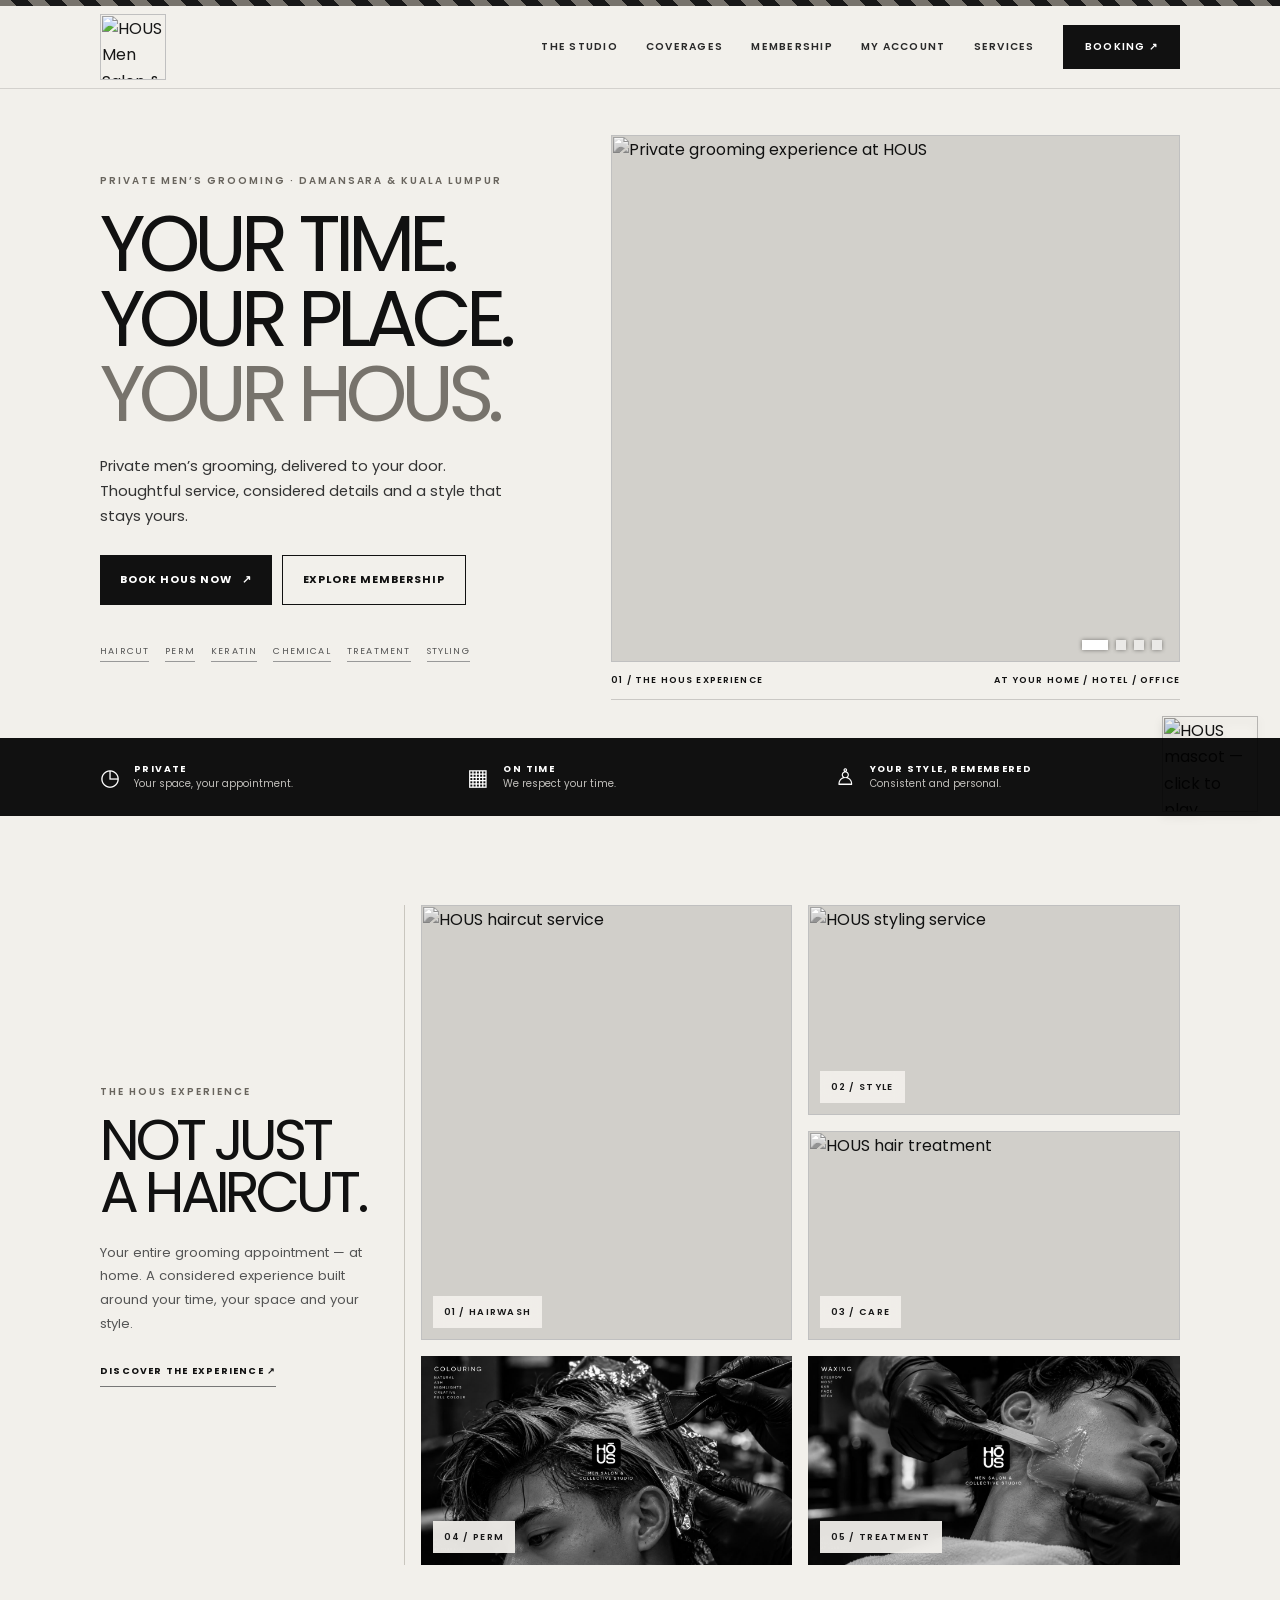
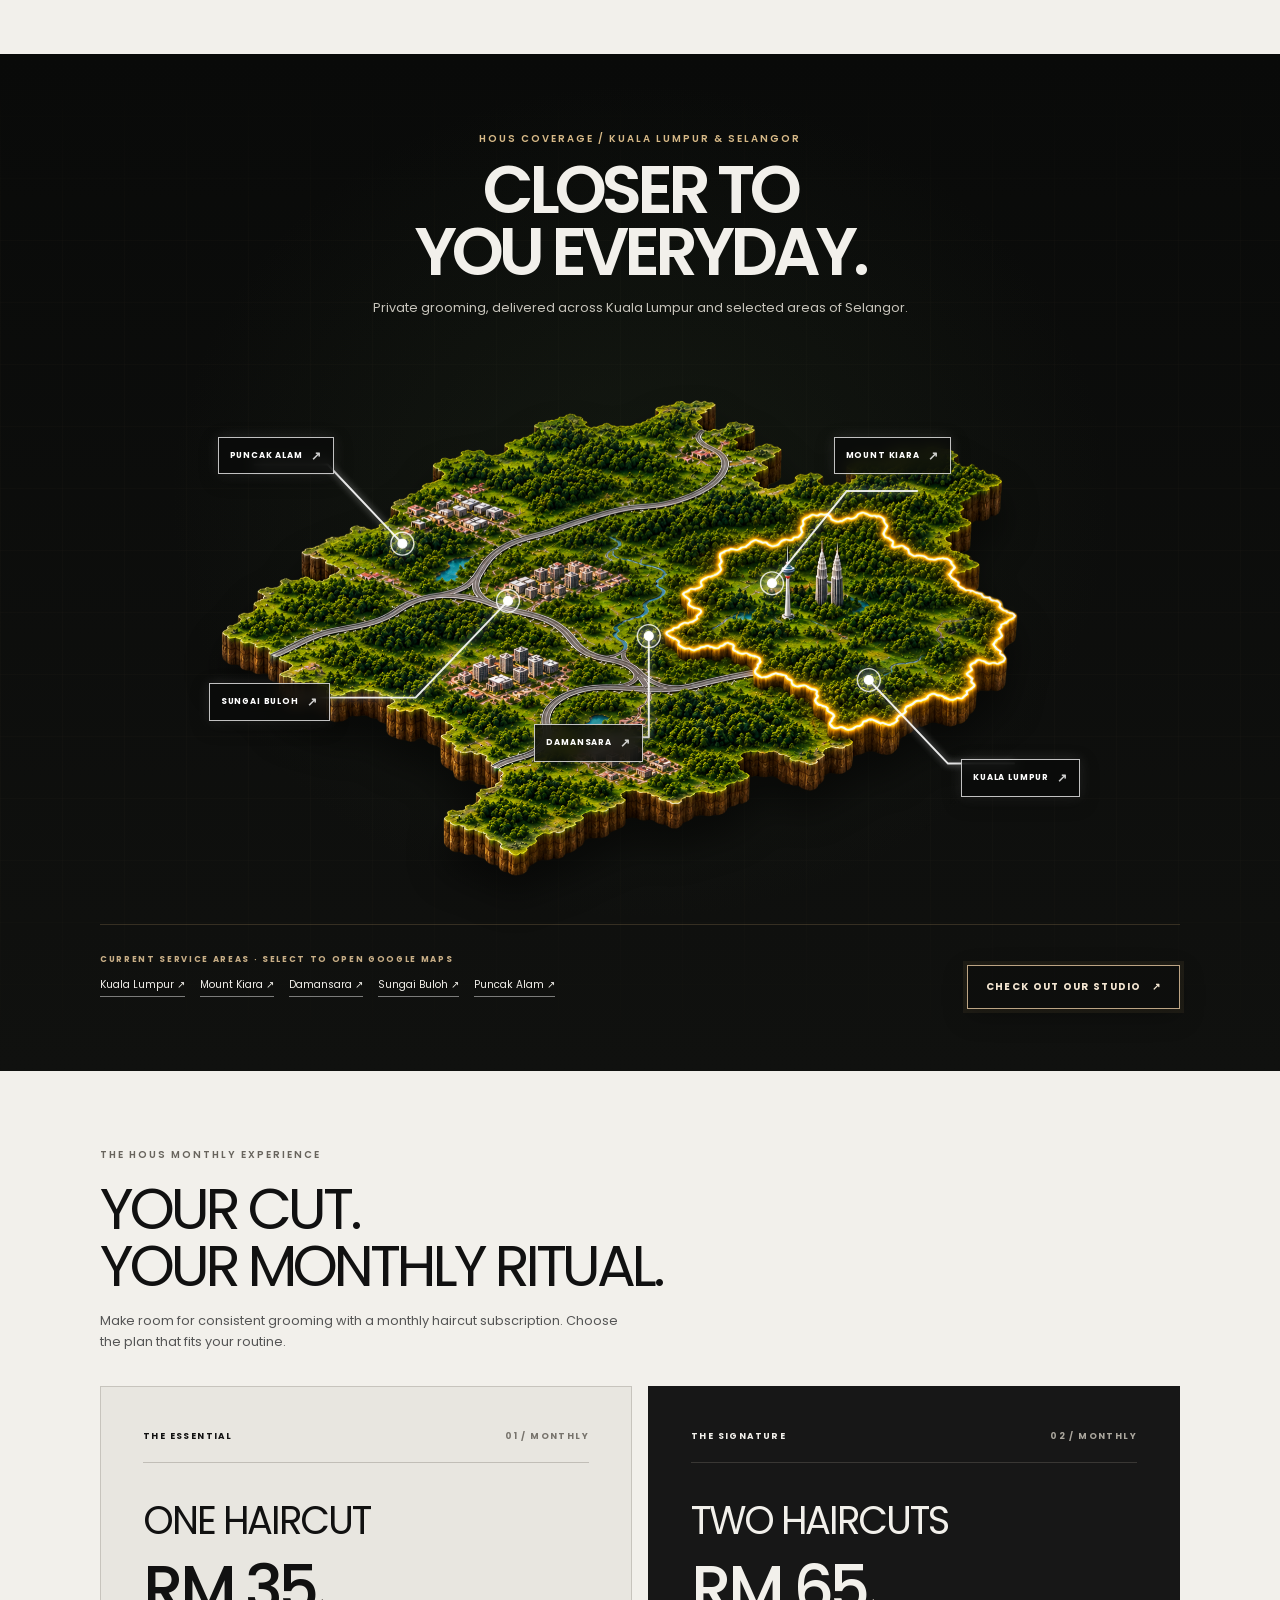
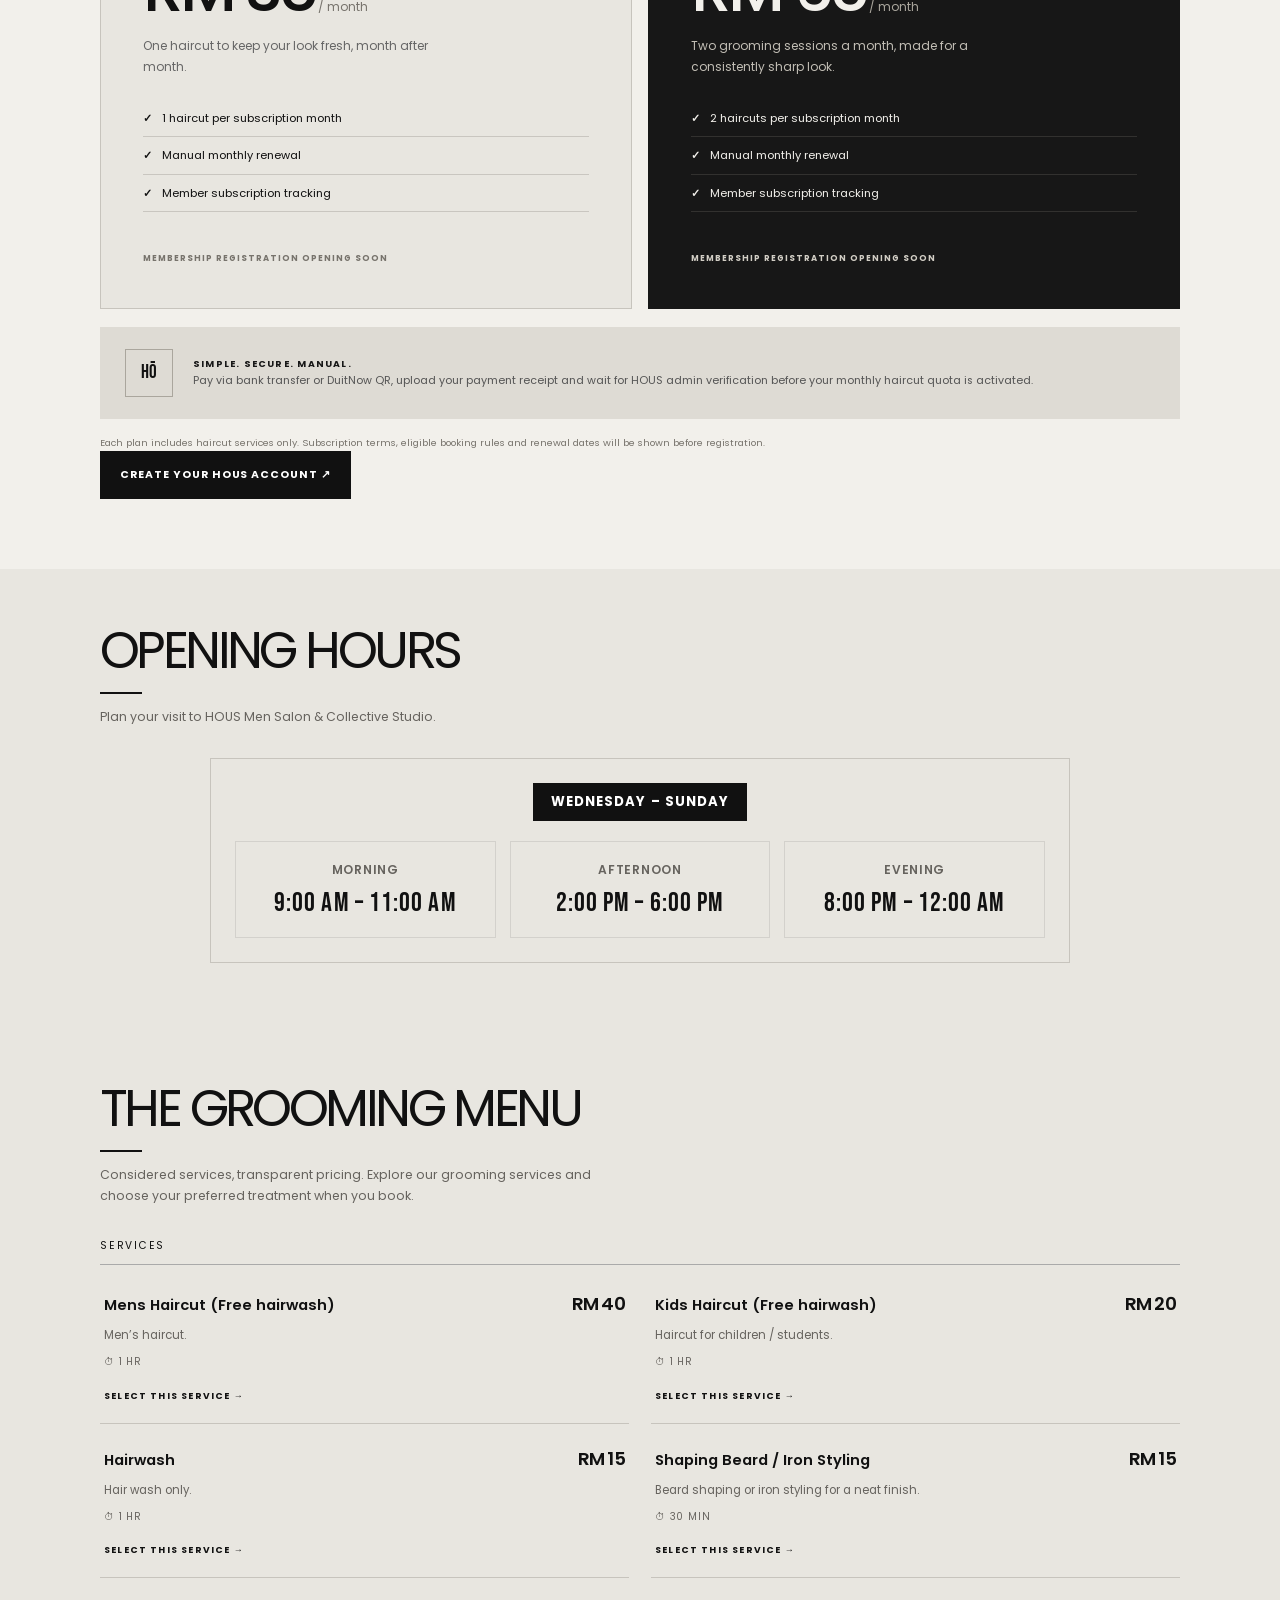
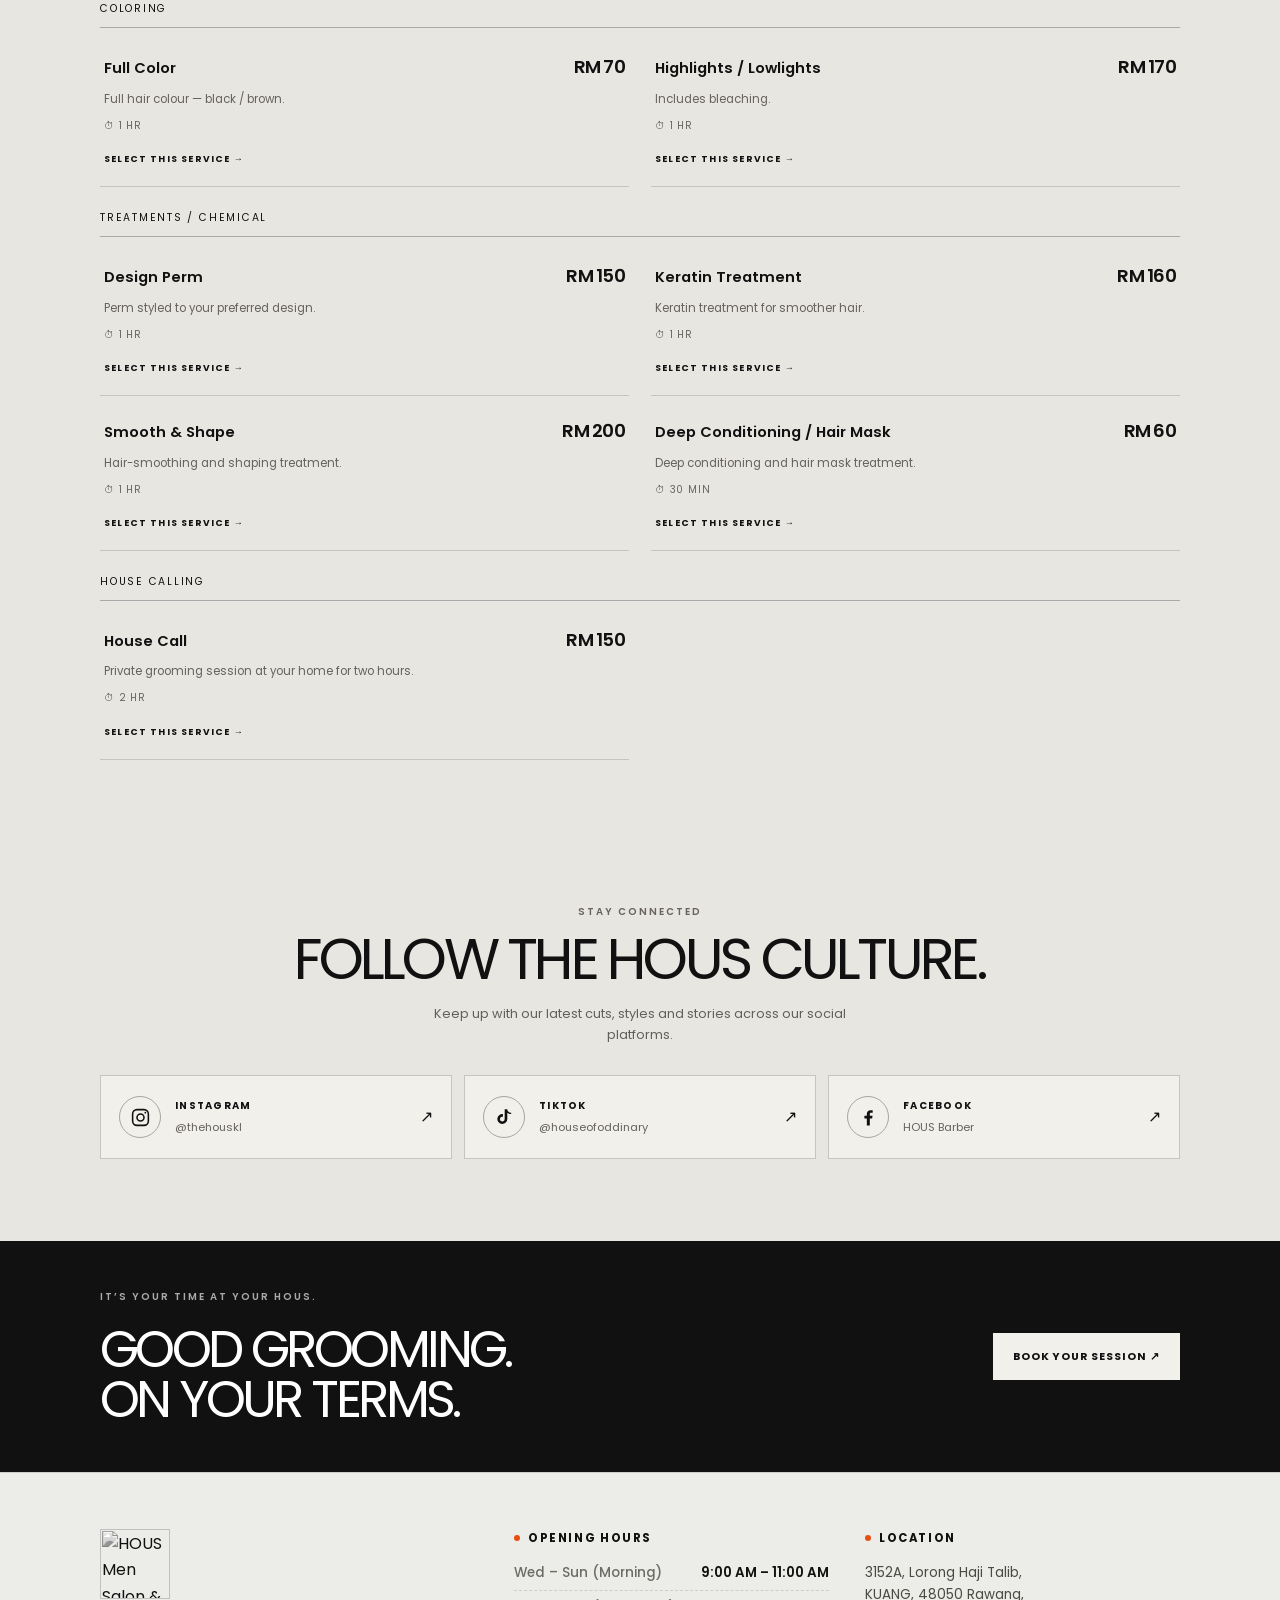
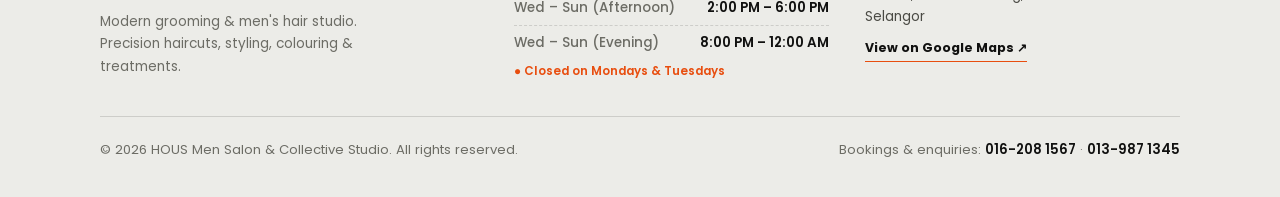
==== commit bea29eb0: "Add tap to reveal hero image original colors" ====
--- a/index.html
+++ b/index.html
@@ -1065,9 +1065,29 @@
     cur = (n + slides.length) % slides.length;
     for (var i = 0; i < slides.length; i++) {
       slides[i].classList.toggle('active', i === cur);
+      slides[i].classList.remove('color-revealed');
+      slides[i].setAttribute('aria-label', slides[i].classList.contains('color-revealed')
+        ? 'Image in original color' : 'Tap to reveal original color');
       dots[i].classList.toggle('on', i === cur);
     }
   }
+  // Tap/click the hero image to reveal its original colors; tap again to return to monochrome.
+  slides.forEach(function (slide) {
+    slide.setAttribute('role', 'button');
+    slide.setAttribute('tabindex', '0');
+    slide.setAttribute('aria-label', 'Tap to reveal original color');
+    function toggleColor() {
+      slide.classList.toggle('color-revealed');
+      slide.setAttribute('aria-pressed', slide.classList.contains('color-revealed') ? 'true' : 'false');
+      slide.setAttribute('aria-label', slide.classList.contains('color-revealed')
+        ? 'Original color shown; tap to return to monochrome'
+        : 'Tap to reveal original color');
+    }
+    slide.addEventListener('click', toggleColor);
+    slide.addEventListener('keydown', function (e) {
+      if (e.key === 'Enter' || e.key === ' ') { e.preventDefault(); toggleColor(); }
+    });
+  });
   function stop() { if (timer) { clearInterval(timer); timer = null; } }
   function start() { if (reduce || hover || document.hidden || timer) return; timer = setInterval(function () { go(cur + 1); }, INTERVAL); }
   function restart() { stop(); start(); }
--- a/hous-landing.css
+++ b/hous-landing.css
@@ -38,7 +38,9 @@
 .btn-outline{background:transparent;border:1.5px solid var(--gold-2);color:var(--gold-2)}
 .btn-outline:hover{background:rgba(0,0,0,.06);box-shadow:none}
 .btn:disabled{opacity:.6;cursor:not-allowed;transform:none}
-.mascot{position:fixed;left:0;top:46%;height:clamp(260px,48vw,480px);width:auto;opacity:0;z-index:2;pointer-events:none;user-select:none;-webkit-user-drag:none;will-change:transform,opacity;transform:translate3d(-130%,-50%,0)}
+.mascot{position:fixed;left:0;top:46%;height:clamp(170px,32vw,360px);width:auto;max-width:34vw;opacity:0;z-index:2;pointer-events:none;user-select:none;-webkit-user-drag:none;will-change:transform,opacity;transform:translate3d(-130%,-50%,0)}
+@media(max-width:768px){.mascot{top:44%;height:clamp(112px,30vw,190px);max-width:30vw;opacity:0;}}
+@media(max-width:420px){.mascot{height:clamp(96px,27vw,132px);max-width:27vw;}}
 main{position:relative;z-index:1}
 .section-head{text-align:center;margin-bottom:42px}
 .section-head h2{font-family:'Bebas Neue',sans-serif;font-size:clamp(2.1rem,5vw,3rem);letter-spacing:.1em}
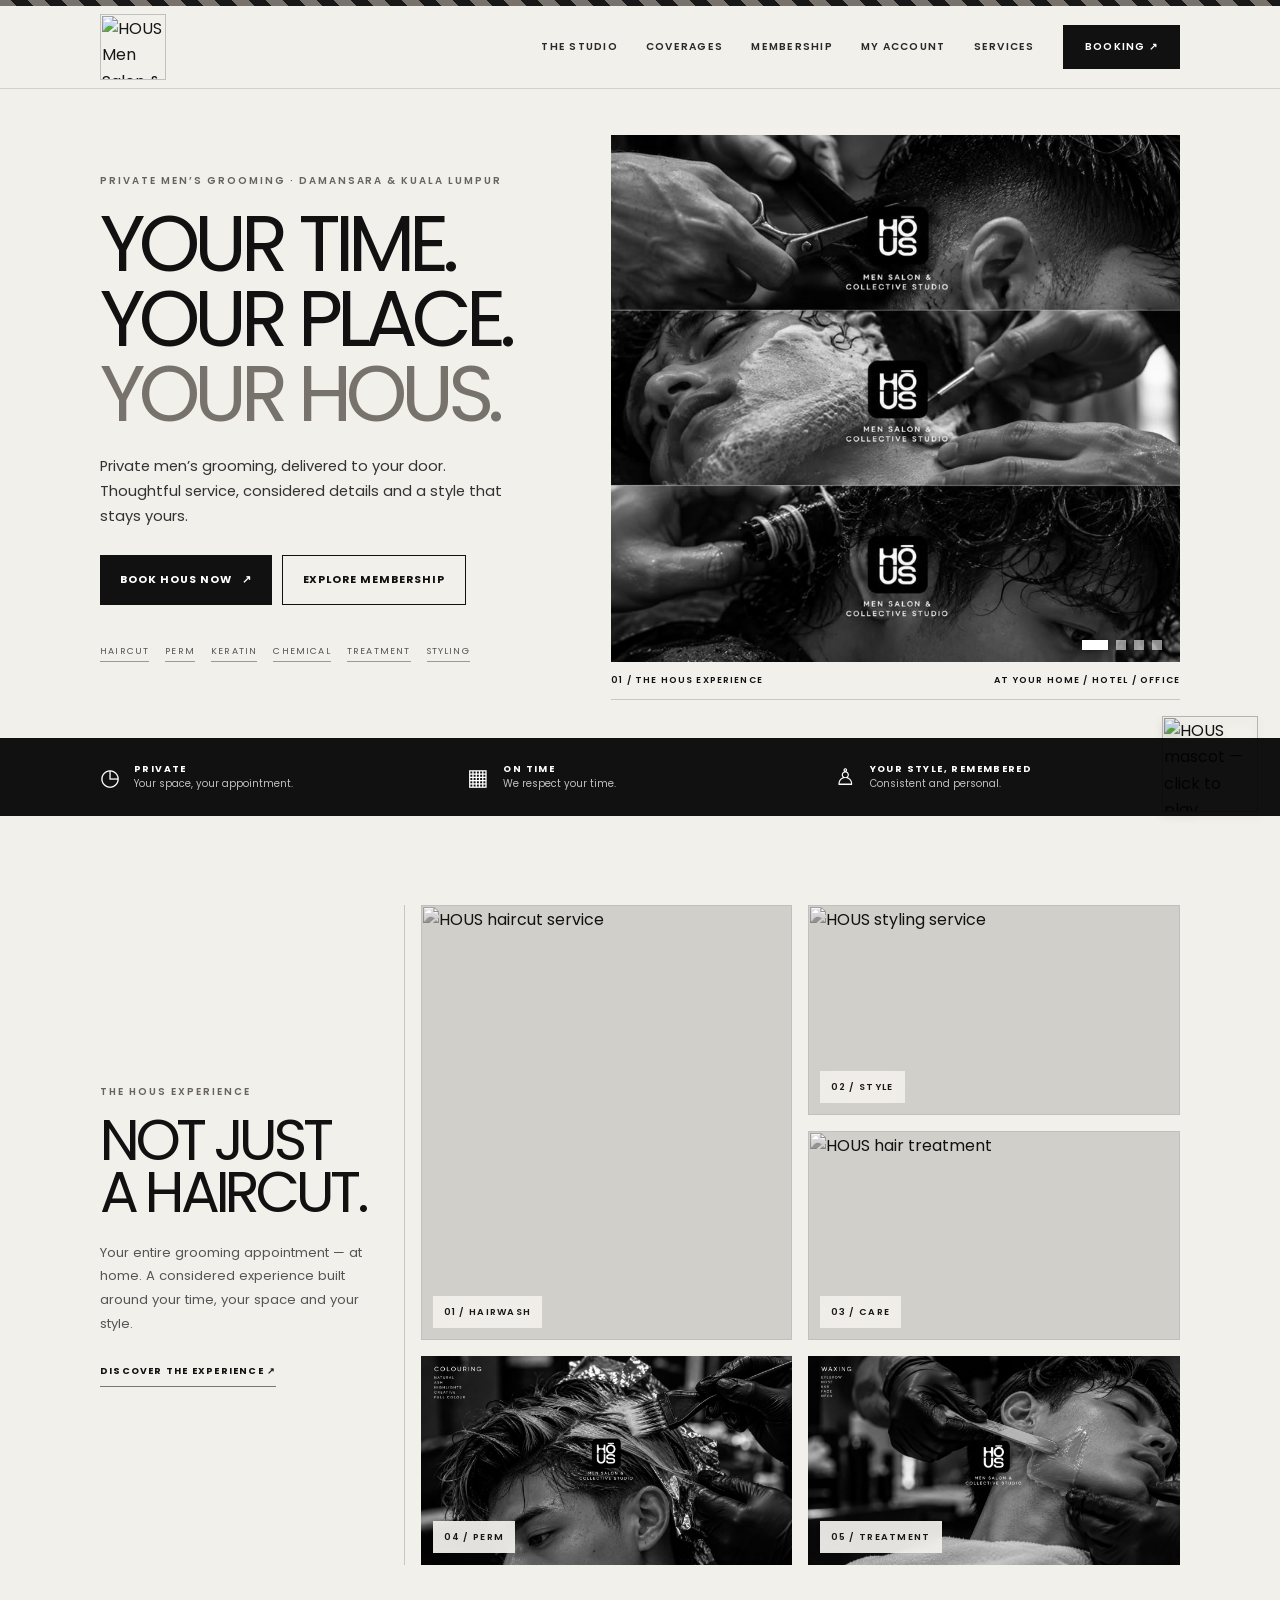
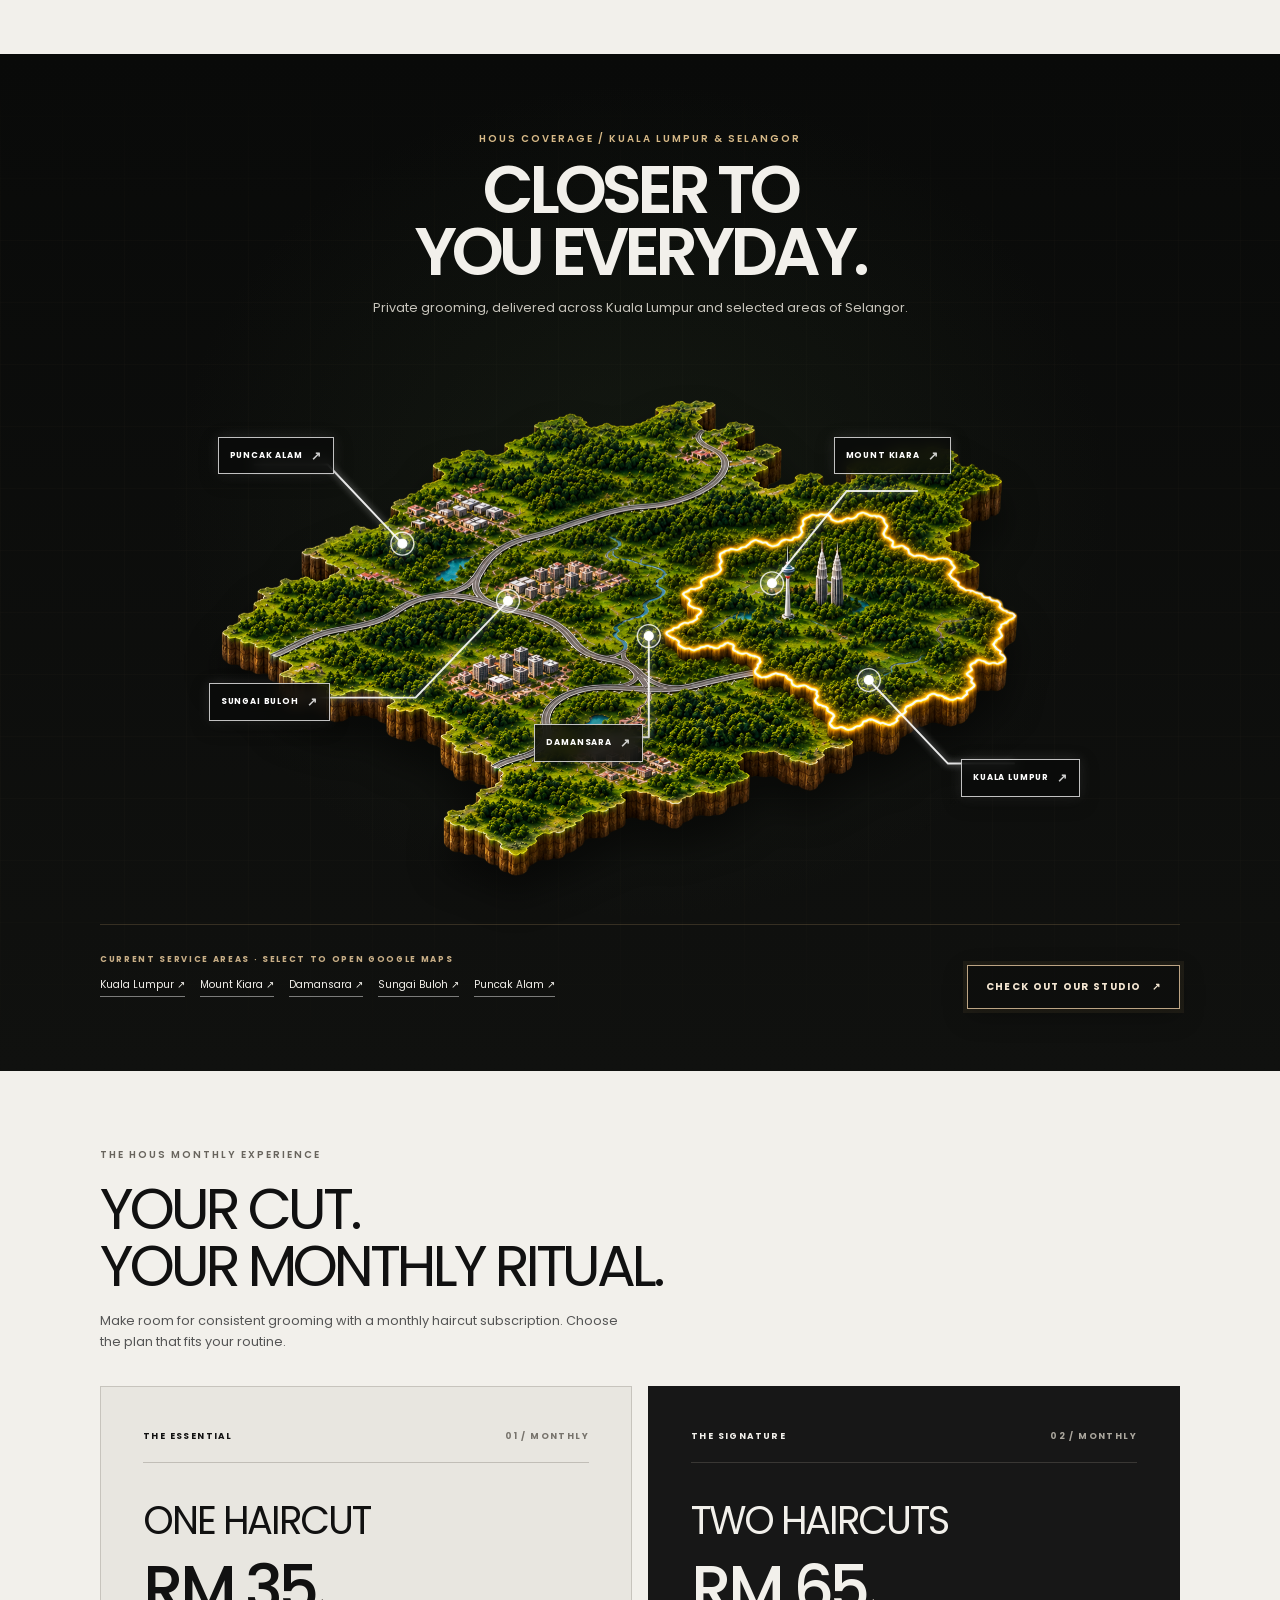
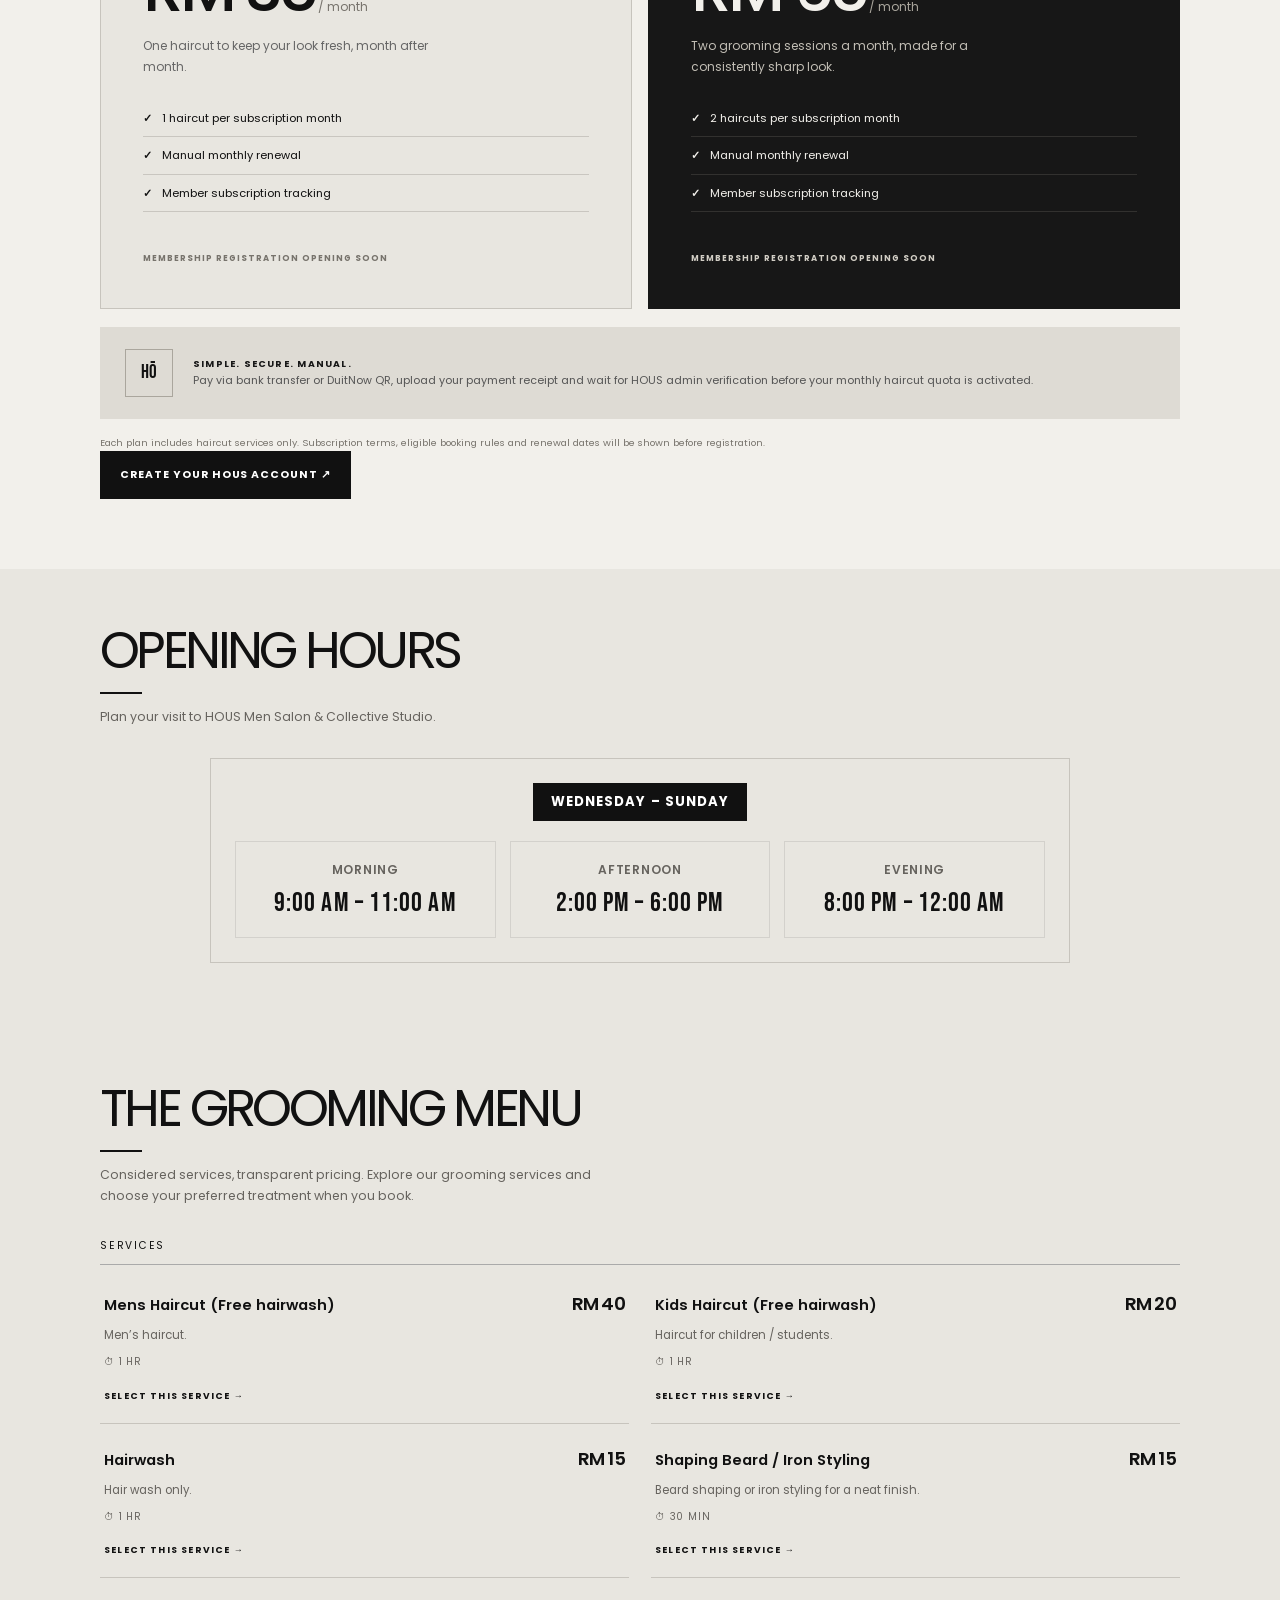
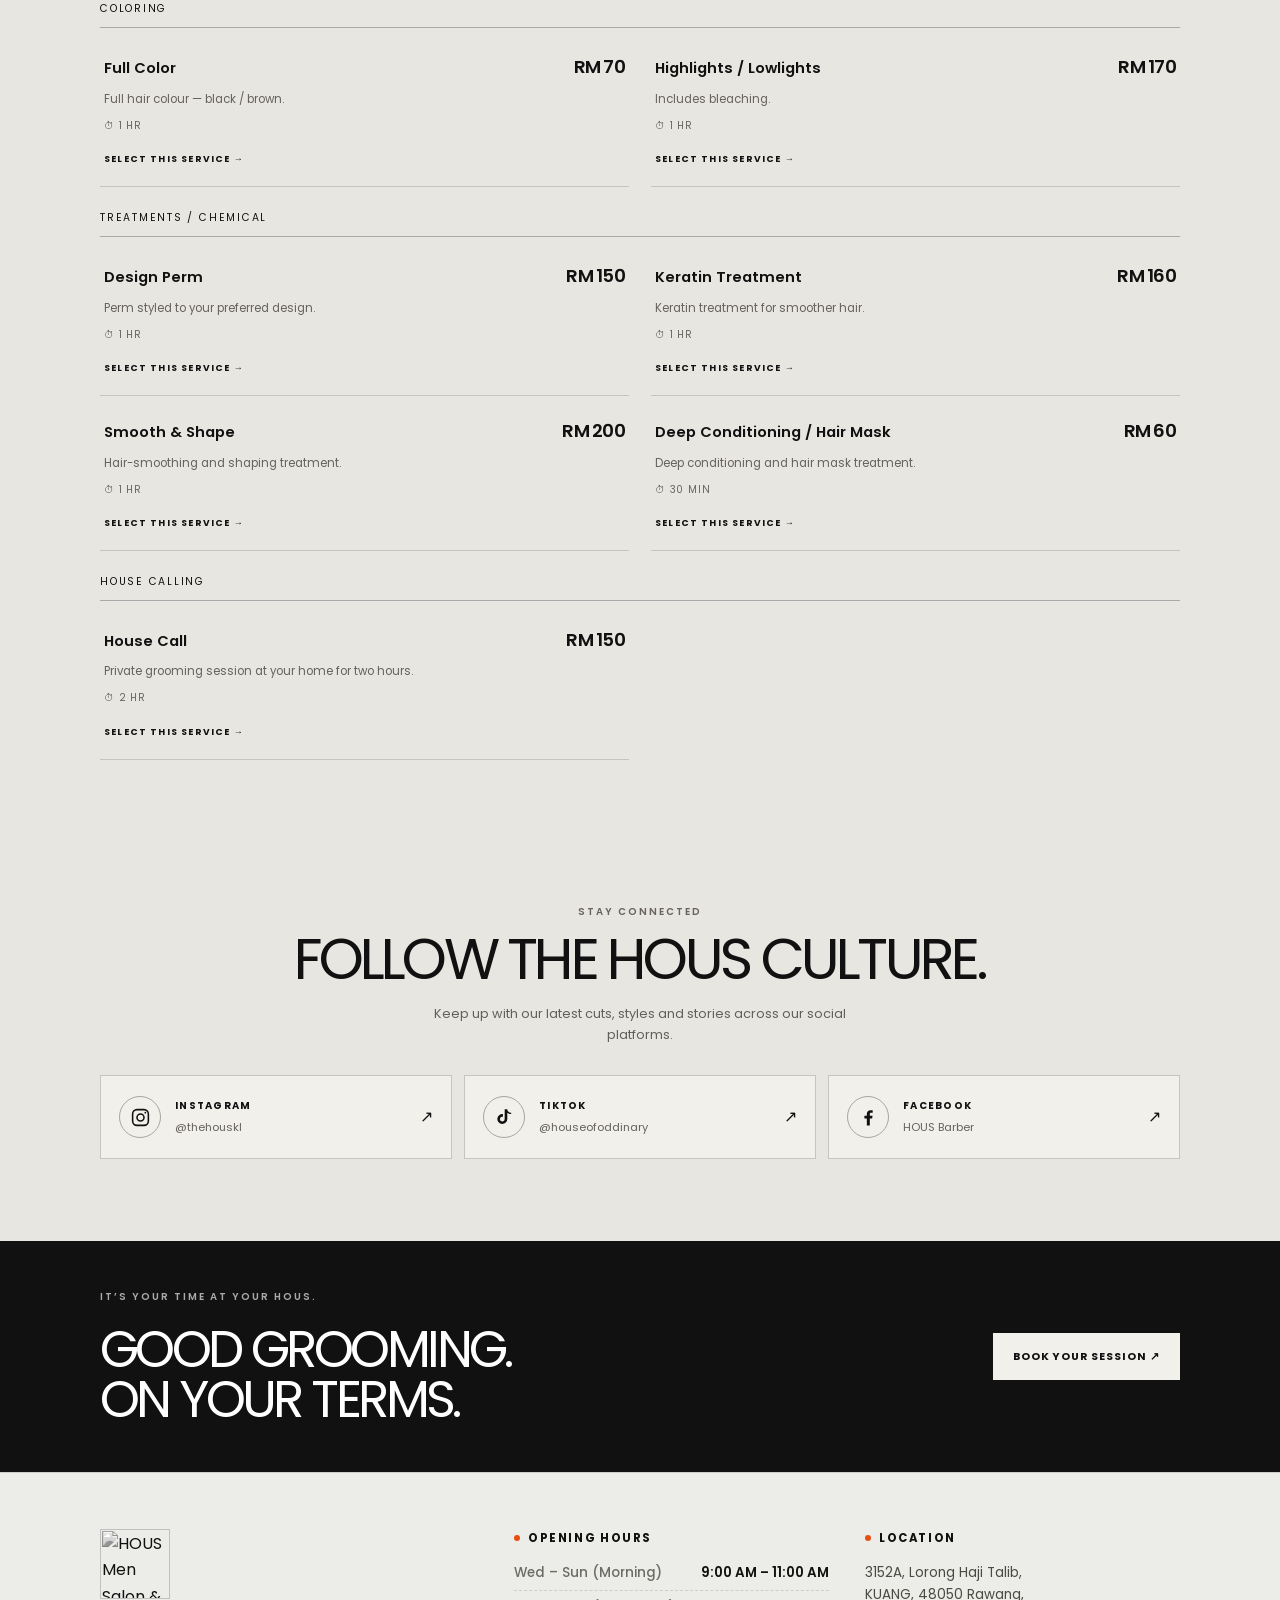
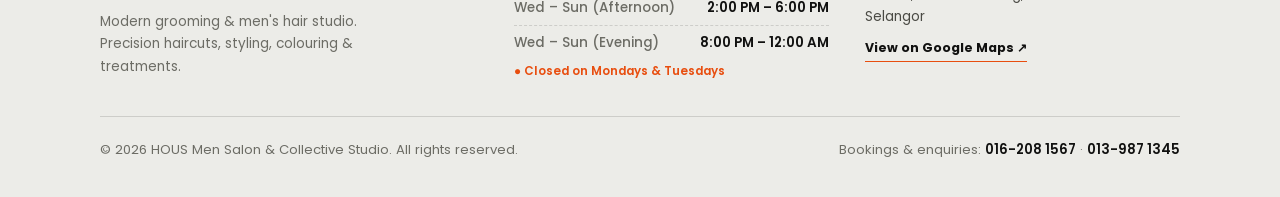
==== commit ce712ae5: "Use local GitHub assets for hero slider images" ====
--- a/index.html
+++ b/index.html
@@ -67,10 +67,10 @@
       </div>
       <div class="hero-visual">
         <div class="hero-slider" id="heroSlider" role="region" aria-label="HOUS grooming gallery">
-          <img class="slide active" src="https://arleta.site/interactivelink/6512/hero-9.jpeg" alt="Private grooming experience at HOUS" width="960" height="600">
-          <img class="slide" src="https://arleta.site/interactivelink/6512/hero-8.jpeg" alt="Haircut at HOUS Men Salon" width="960" height="600" loading="lazy">
-          <img class="slide" src="https://arleta.site/interactivelink/6512/WhatsApp-Image-2026-10-31-at-13.31.09.jpeg" alt="Hair wash and scalp treatment at HOUS" width="960" height="600" loading="lazy">
-          <img class="slide" src="https://arleta.site/interactivelink/6512/hero-7.jpeg" alt="Styling at HOUS Men Salon" width="960" height="600" loading="lazy">
+          <img class="slide active" src="asset/hero-9.jpeg" alt="Private grooming experience at HOUS" width="960" height="600">
+          <img class="slide" src="asset/haircut.jpeg" alt="Haircut at HOUS Men Salon" width="960" height="600" loading="lazy">
+          <img class="slide" src="asset/hairwash3.jpeg" alt="Hair wash and scalp treatment at HOUS" width="960" height="600" loading="lazy">
+          <img class="slide" src="asset/variety.jpeg" alt="Styling at HOUS Men Salon" width="960" height="600" loading="lazy">
           <div class="dots" id="heroDots"></div>
         </div>
         <div class="hero-image-caption"><span>01 / THE HOUS EXPERIENCE</span><span>AT YOUR HOME / HOTEL / OFFICE</span></div>
--- a/hous-landing.css
+++ b/hous-landing.css
@@ -263,7 +263,9 @@
 .site-header{background:rgba(242,240,235,.96);border-bottom:1px solid rgba(0,0,0,.13)}
 .nav{min-height:76px;padding:8px 0}.brand-logo{height:66px;max-width:220px;object-position:left center}
 .nav-links{gap:clamp(14px,2.2vw,32px)}.nav-links a{font-size:.65rem;text-transform:uppercase;letter-spacing:.12em;color:#292929;font-weight:600}.nav-links a.nav-book{background:#111;color:#fff;padding:13px 22px}
-.hero{padding:46px 0 38px;text-align:left;overflow:hidden}.hero::before{display:none}.hero-layout{display:grid;grid-template-columns:.88fr 1.12fr;align-items:center;gap:clamp(28px,5vw,72px)}.hero-copy{padding:22px 0}.kicker{font-size:.62rem;letter-spacing:.2em;color:#68645d;font-weight:600;margin-bottom:18px}.hero h1{font-family:'Poppins',sans-serif;font-size:clamp(3rem,6.1vw,6.2rem);font-weight:400;letter-spacing:-.075em;line-height:.96}.hero h1 span{color:#77736c}.hero-sub{max-width:420px;margin:22px 0 0;color:#333;font-size:.92rem;line-height:1.7}.hero-cta{justify-content:flex-start;margin-top:26px;gap:10px}.btn{border-radius:0;background:#111;color:#fff;font-size:.67rem;letter-spacing:.09em;text-transform:uppercase;padding:15px 20px;box-shadow:none}.btn:hover{transform:translateY(-2px);box-shadow:0 8px 20px rgba(0,0,0,.13)}.btn-outline{border:1px solid #111;background:transparent;color:#111}.hero-visual{min-width:0}.hero-slider{width:100%;aspect-ratio:1.08/1;margin:0;border:0;border-radius:0;box-shadow:none;background:#d2d0cb}.slide{object-position:center;filter:grayscale(100%)}.dots{justify-content:flex-end;padding-right:18px}.dots button{border-radius:0}.hero-image-caption{display:flex;justify-content:space-between;gap:12px;padding:11px 0;border-bottom:1px solid var(--line);font-size:.56rem;letter-spacing:.13em;font-weight:600}.hero-service-list{display:flex;flex-wrap:wrap;gap:8px 16px;margin-top:38px;max-width:420px}.hero-service-list span{font-size:.57rem;letter-spacing:.13em;color:#555;border-bottom:1px solid #999;padding-bottom:3px}
+.hero{padding:46px 0 38px;text-align:left;overflow:hidden}.hero::before{display:none}.hero-layout{display:grid;grid-template-columns:.88fr 1.12fr;align-items:center;gap:clamp(28px,5vw,72px)}.hero-copy{padding:22px 0}.kicker{font-size:.62rem;letter-spacing:.2em;color:#68645d;font-weight:600;margin-bottom:18px}.hero h1{font-family:'Poppins',sans-serif;font-size:clamp(3rem,6.1vw,6.2rem);font-weight:400;letter-spacing:-.075em;line-height:.96}.hero h1 span{color:#77736c}.hero-sub{max-width:420px;margin:22px 0 0;color:#333;font-size:.92rem;line-height:1.7}.hero-cta{justify-content:flex-start;margin-top:26px;gap:10px}.btn{border-radius:0;background:#111;color:#fff;font-size:.67rem;letter-spacing:.09em;text-transform:uppercase;padding:15px 20px;box-shadow:none}.btn:hover{transform:translateY(-2px);box-shadow:0 8px 20px rgba(0,0,0,.13)}.btn-outline{border:1px solid #111;background:transparent;color:#111}.hero-visual{min-width:0}.hero-slider{width:100%;aspect-ratio:1.08/1;margin:0;border:0;border-radius:0;box-shadow:none;background:#d2d0cb}.slide{object-position:center;filter:grayscale(100%);cursor:pointer;transition:opacity 1.2s ease,filter .35s ease}
+.slide.color-revealed{filter:grayscale(0%)}
+.slide:focus-visible{outline:2px solid #c7c1b5;outline-offset:-4px}.dots{justify-content:flex-end;padding-right:18px}.dots button{border-radius:0}.hero-image-caption{display:flex;justify-content:space-between;gap:12px;padding:11px 0;border-bottom:1px solid var(--line);font-size:.56rem;letter-spacing:.13em;font-weight:600}.hero-service-list{display:flex;flex-wrap:wrap;gap:8px 16px;margin-top:38px;max-width:420px}.hero-service-list span{font-size:.57rem;letter-spacing:.13em;color:#555;border-bottom:1px solid #999;padding-bottom:3px}
 .promise-strip{background:#111;color:#fff;padding:20px 0}.promise-grid{display:grid;grid-template-columns:repeat(3,1fr);gap:22px}.promise-grid>div{display:flex;align-items:center;gap:14px}.promise-grid b{font-size:1.45rem;font-weight:400}.promise-grid span{display:flex;flex-direction:column}.promise-grid strong{font-size:.58rem;letter-spacing:.15em}.promise-grid small{font-size:.62rem;color:#c3c1bd}
 .experience{padding:70px 0 76px}.experience-grid{display:grid;grid-template-columns:1.1fr 1fr 1fr;grid-template-rows:auto auto;gap:14px}.experience-intro{grid-row:span 2;display:flex;flex-direction:column;justify-content:center;padding:26px 34px 26px 0}.experience-intro h2,.membership-heading h2,.closing-inner h2{font-size:clamp(2.2rem,4.5vw,4.5rem);line-height:.98;letter-spacing:-.07em;font-weight:400}.experience-intro p:not(.kicker){font-size:.8rem;max-width:300px;color:#555;margin:20px 0}.text-link{margin-top:16px;color:#111;font-size:.58rem;letter-spacing:.13em;font-weight:700;text-decoration:none}.experience-image{position:relative;min-height:210px;background:#d1cfca;overflow:hidden}.experience-image img{width:100%;height:100%;min-height:210px;object-fit:cover;filter:grayscale(100%);display:block;transition:transform .6s}.experience-image:hover img{transform:scale(1.04)}.experience-image figcaption{position:absolute;left:12px;bottom:12px;background:#f2f0eb;padding:7px 10px;font-size:.55rem;letter-spacing:.13em}
 .services{padding:64px 0 68px;background:#e8e6e0}.section-head{text-align:left;margin-bottom:30px}.section-head h2{font-family:'Poppins',sans-serif;font-weight:400;font-size:clamp(2.3rem,4vw,4rem);letter-spacing:-.07em;line-height:1}.section-head h2::after{margin:16px 0 0;width:42px;height:2px;background:#111;border-radius:0}.section-head p{margin:13px 0 0;max-width:540px;font-size:.78rem}.svc-grid{grid-template-columns:repeat(2,minmax(0,1fr));gap:0 22px}.svc-cat{font-family:'Poppins',sans-serif;font-size:.65rem;letter-spacing:.17em;text-transform:uppercase;margin:22px 0 4px;padding-bottom:10px;border-bottom:1px solid #aaa}.svc-card{background:transparent;border:0;border-bottom:1px solid #c7c4bd;border-radius:0;padding:20px 4px;gap:7px;min-height:138px}.svc-card:hover,.svc-card:focus-visible{transform:none;background:rgba(255,255,255,.42);box-shadow:none;border-color:#111}.svc-card.selected{border-color:#111;box-shadow:inset 3px 0 #111;padding-left:14px}.svc-card.selected::after{background:#111}.svc-name{font-size:.92rem;font-weight:600}.svc-price{font-family:'Poppins',sans-serif;font-size:1.15rem;color:#111;font-weight:600;letter-spacing:-.04em}.svc-desc{font-size:.72rem;max-width:420px}.svc-meta{font-size:.62rem;letter-spacing:.08em;text-transform:uppercase}.svc-cta{font-size:.57rem;letter-spacing:.13em;color:#111}
@@ -375,9 +377,10 @@
   cursor:pointer;padding:10px 2px;
 }
 .selection-clear:hover{color:#fff}
-.svc-card.selected{background:#fff;border:1px solid #171717;border-radius:22px;box-shadow:0 12px 28px rgba(0,0,0,.08);padding-left:20px}
-.svc-card.selected::after{background:#f45112;box-shadow:0 5px 14px rgba(244,81,18,.25)}
-.svc-card.selected .svc-cta{color:#f45112;font-weight:700}
+.svc-card.selected{background:#ebe8e1;border:1px solid #c7c1b5;border-radius:22px;box-shadow:0 10px 26px rgba(35,31,25,.07);padding-left:20px}
+.svc-card.selected::after{background:#24221e;color:#f7f5ef;box-shadow:0 4px 12px rgba(35,31,25,.14)}
+.svc-card.selected .svc-cta{color:#514d45;font-weight:700}
+.svc-card:hover,.svc-card:focus-visible{background:#f7f5ef;border-color:#c7c1b5}
 @media(max-width:600px){
   .service-selection{
     bottom:12px;width:calc(100% - 20px);min-height:68px;
@@ -765,3 +768,10 @@
  .experience-image:nth-of-type(5){grid-column:1;grid-row:6}
 }
 @media(prefers-reduced-motion:reduce){.experience-image img{transition:none}}
+
+
+/* HERO IMAGE TAP-TO-REVEAL — final cascade override */
+#heroSlider .slide{cursor:pointer;filter:grayscale(100%);transition:opacity 1.2s ease,filter .35s ease}
+#heroSlider .slide.color-revealed,
+#heroSlider .slide.active.color-revealed{filter:grayscale(0%)!important}
+#heroSlider .slide:focus-visible{outline:2px solid #c7c1b5;outline-offset:-4px}
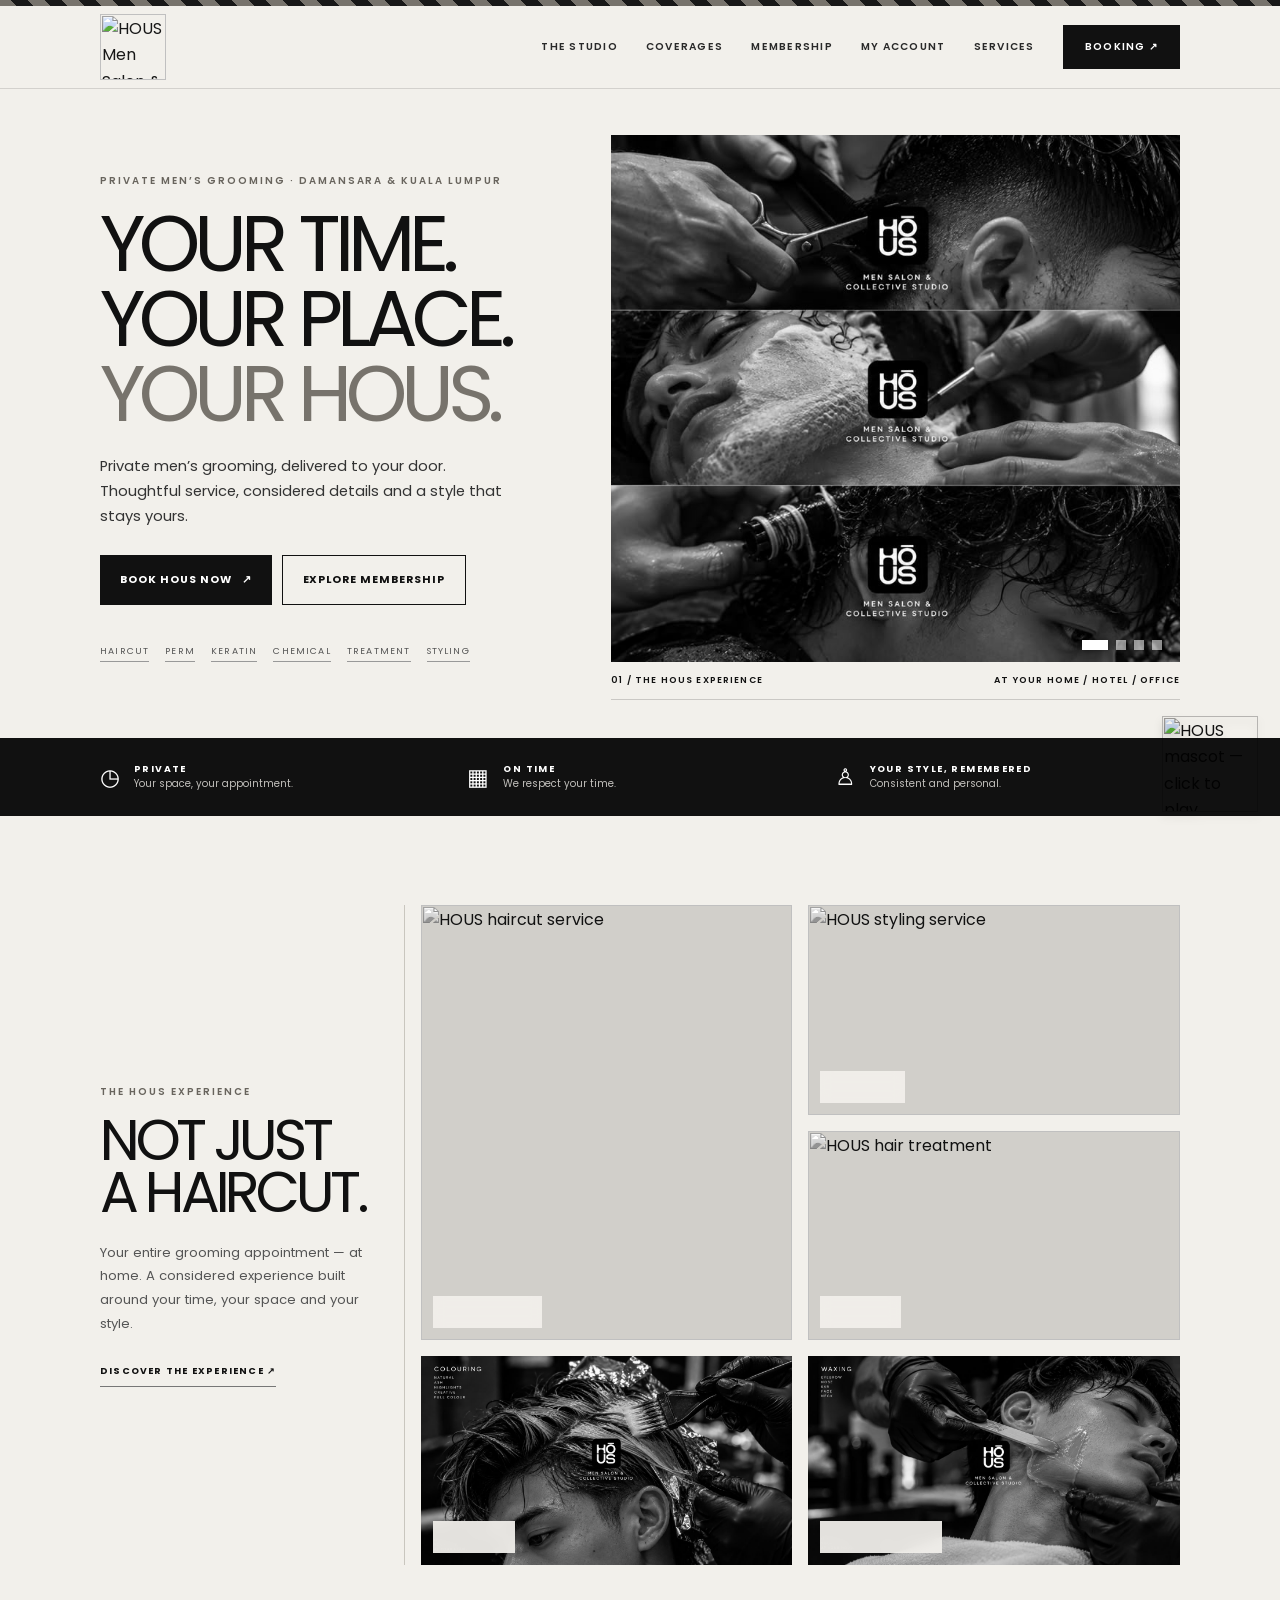
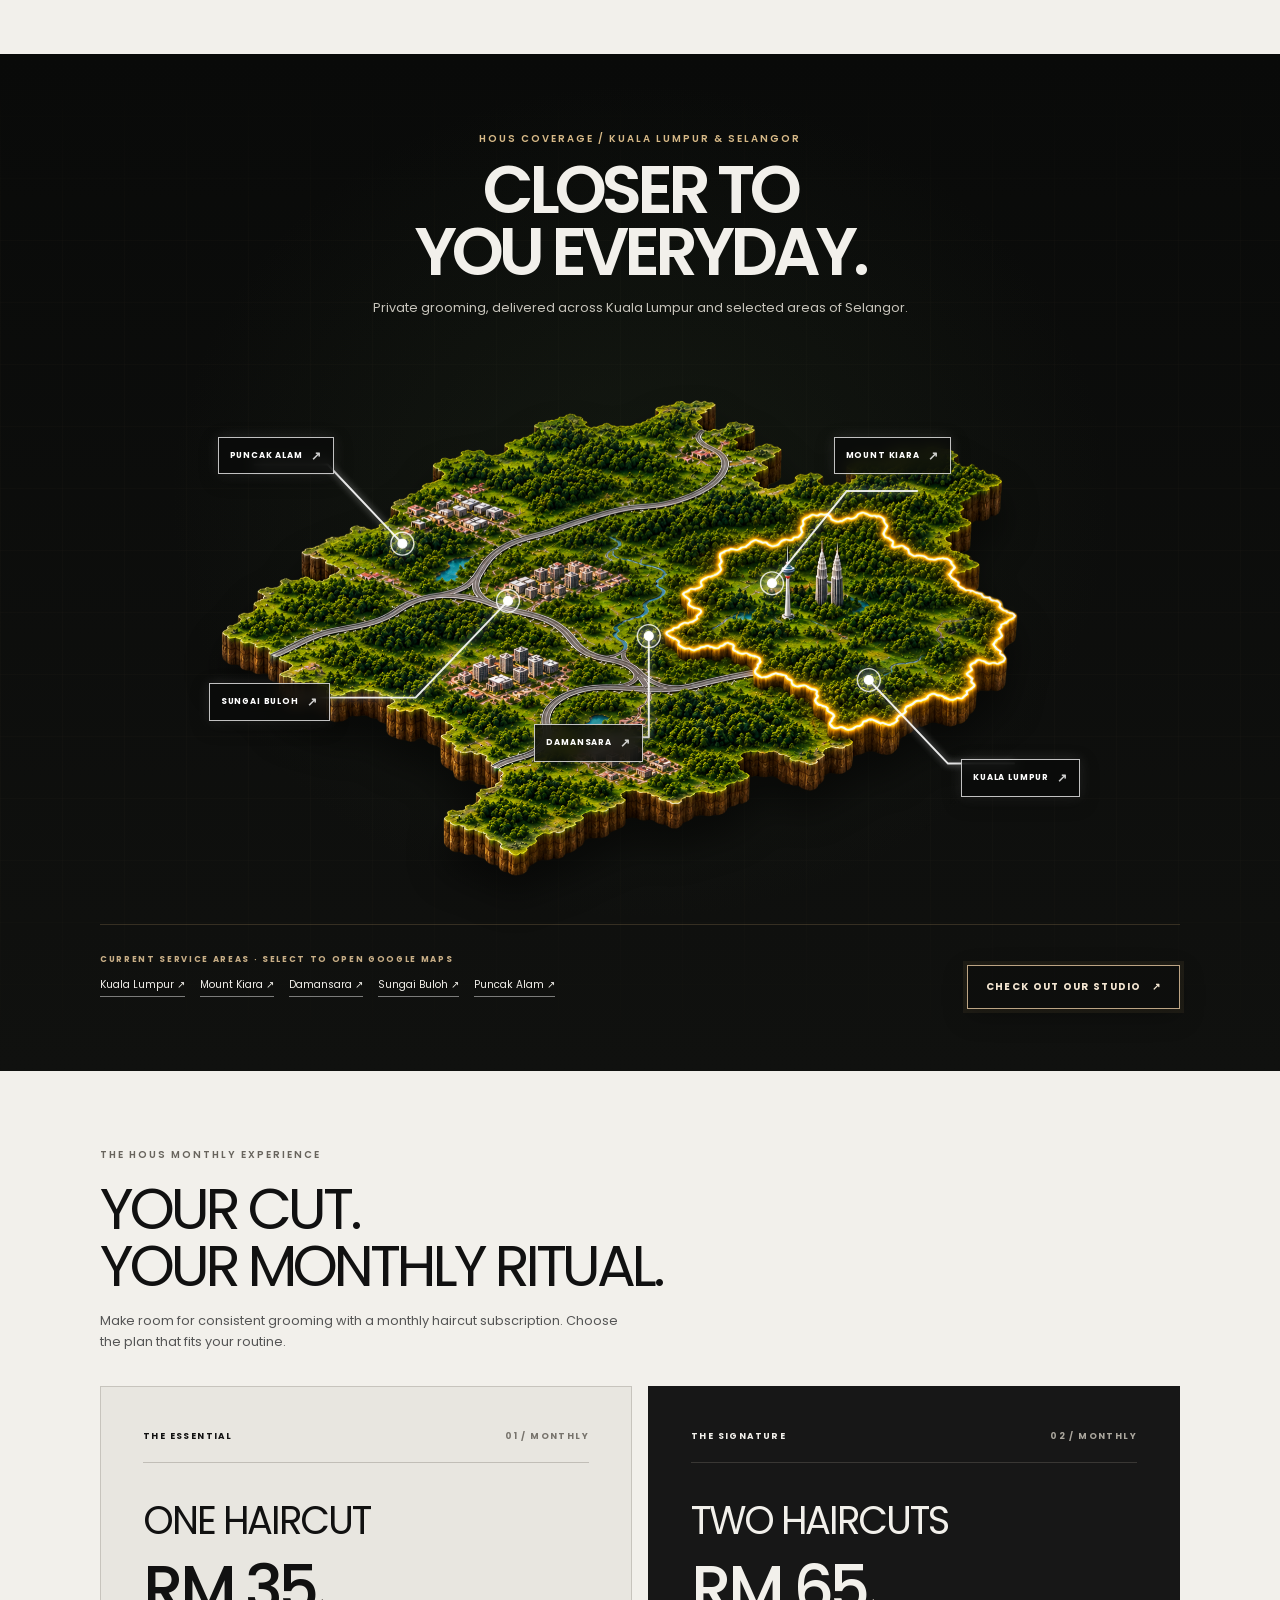
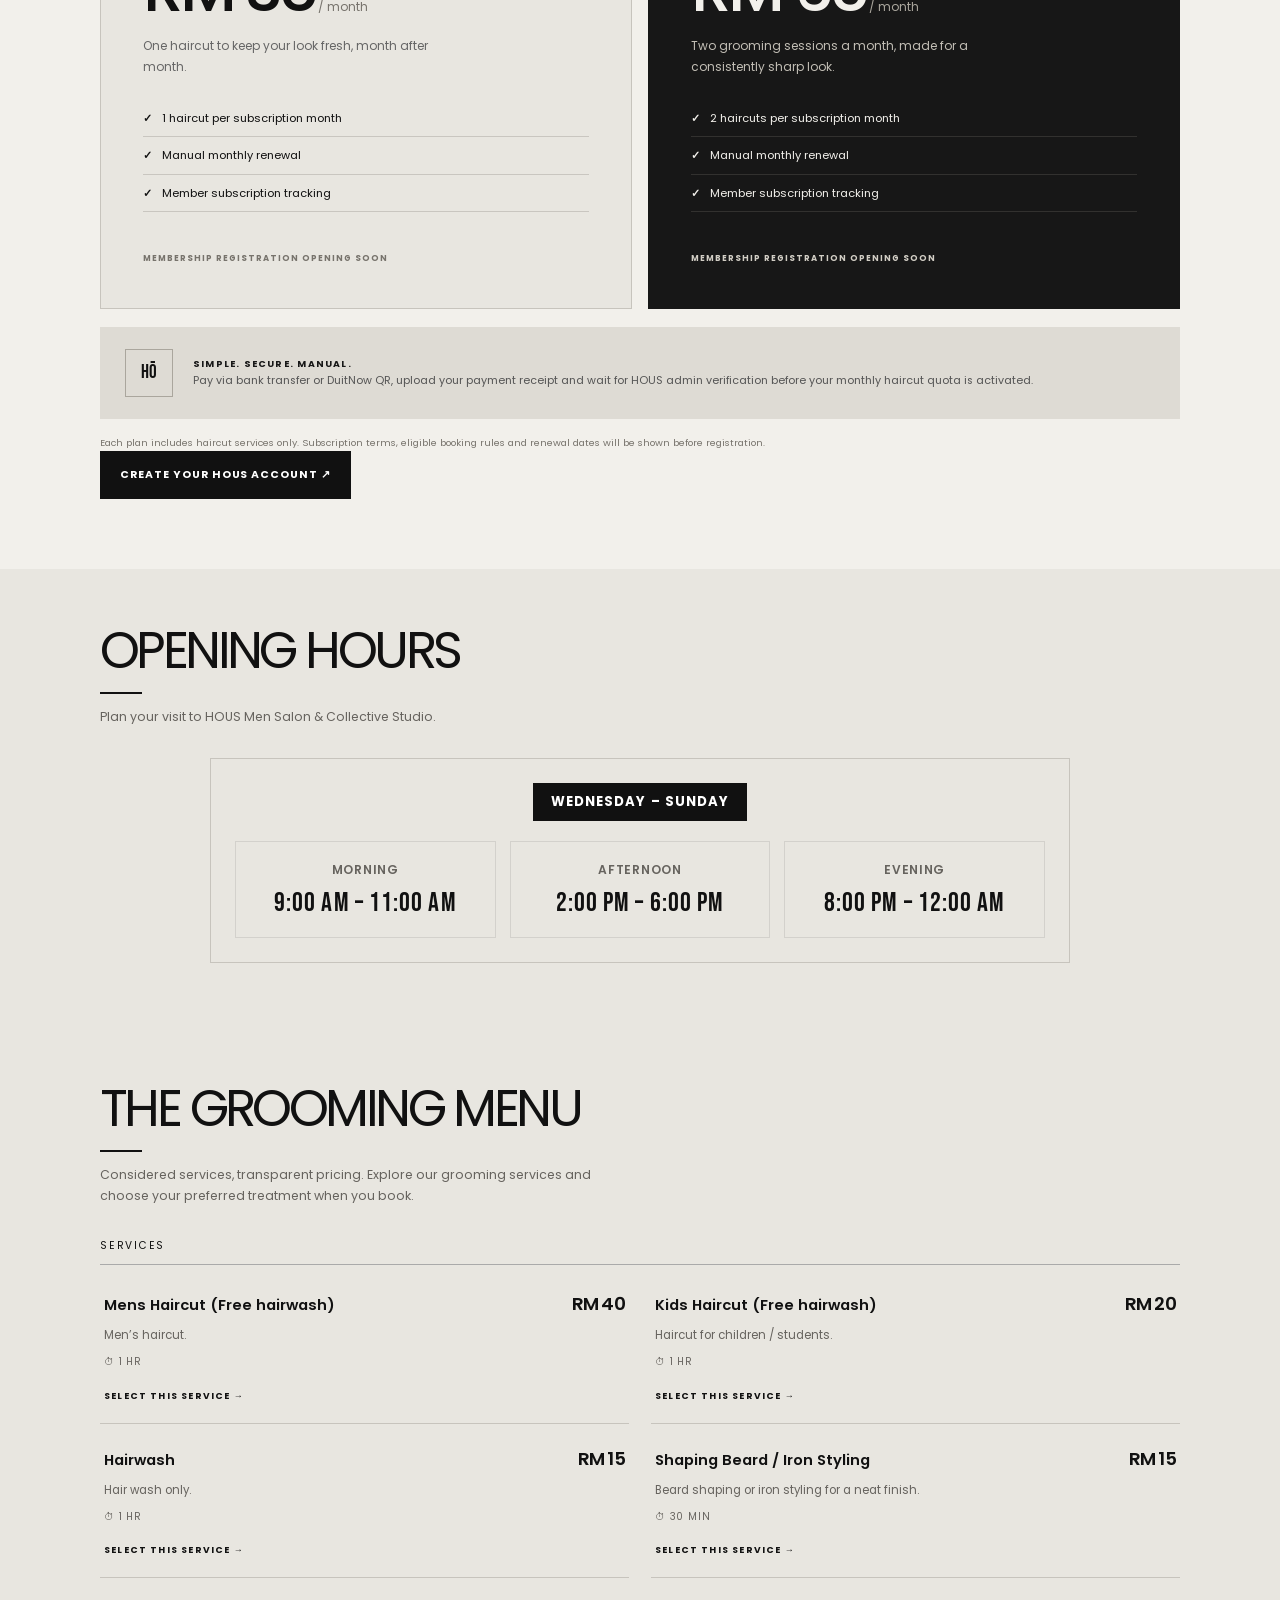
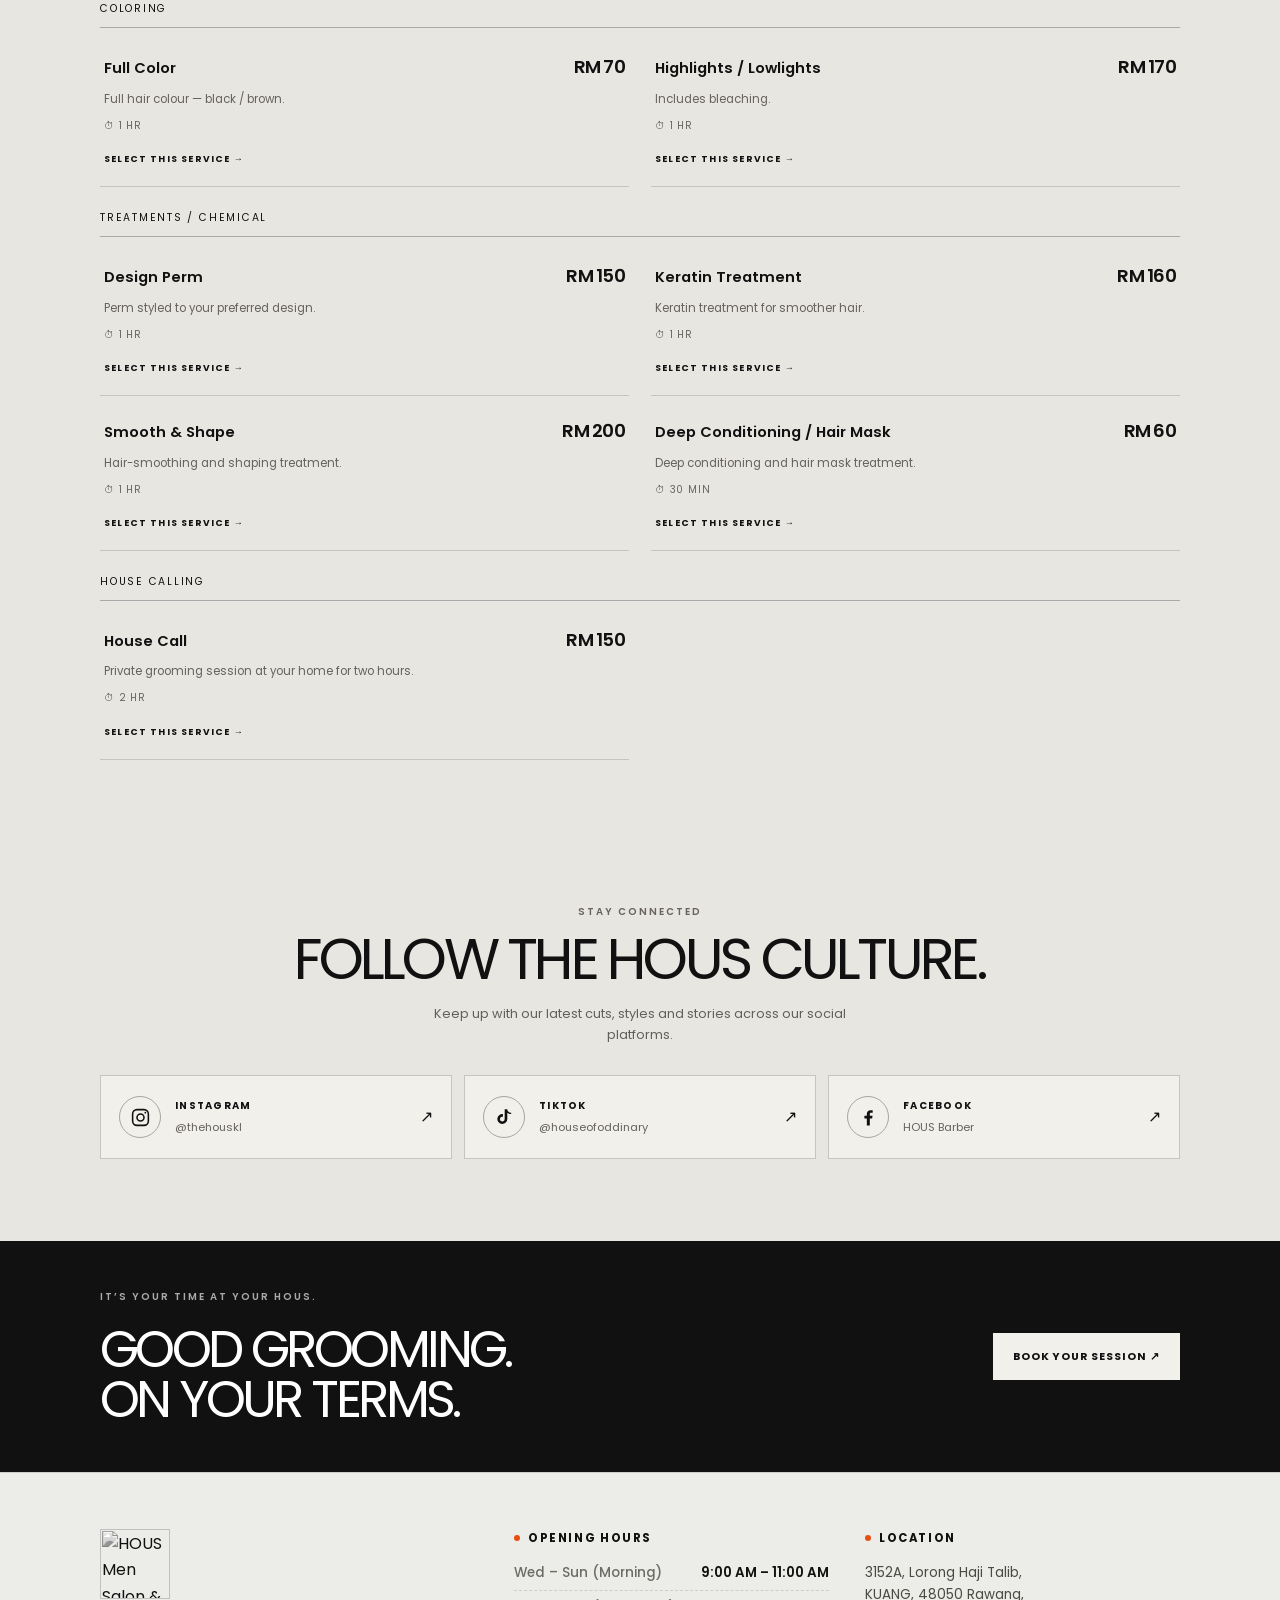
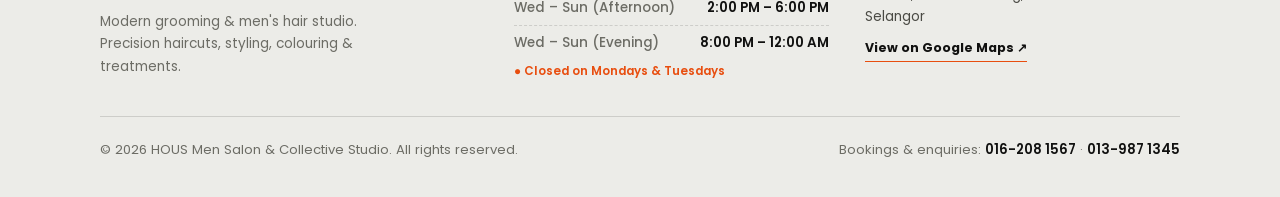
==== commit c551387b: "Keep hero image color reveal visible until tapped again" ====
--- a/index.html
+++ b/index.html
@@ -1077,11 +1077,14 @@
     slide.setAttribute('tabindex', '0');
     slide.setAttribute('aria-label', 'Tap to reveal original color');
     function toggleColor() {
-      slide.classList.toggle('color-revealed');
-      slide.setAttribute('aria-pressed', slide.classList.contains('color-revealed') ? 'true' : 'false');
-      slide.setAttribute('aria-label', slide.classList.contains('color-revealed')
+      var revealed = slide.classList.toggle('color-revealed');
+      slide.setAttribute('aria-pressed', revealed ? 'true' : 'false');
+      slide.setAttribute('aria-label', revealed
         ? 'Original color shown; tap to return to monochrome'
         : 'Tap to reveal original color');
+      // Hold the current slide while its original colors are being viewed.
+      if (revealed && slide.classList.contains('active')) stop();
+      else if (!revealed) start();
     }
     slide.addEventListener('click', toggleColor);
     slide.addEventListener('keydown', function (e) {
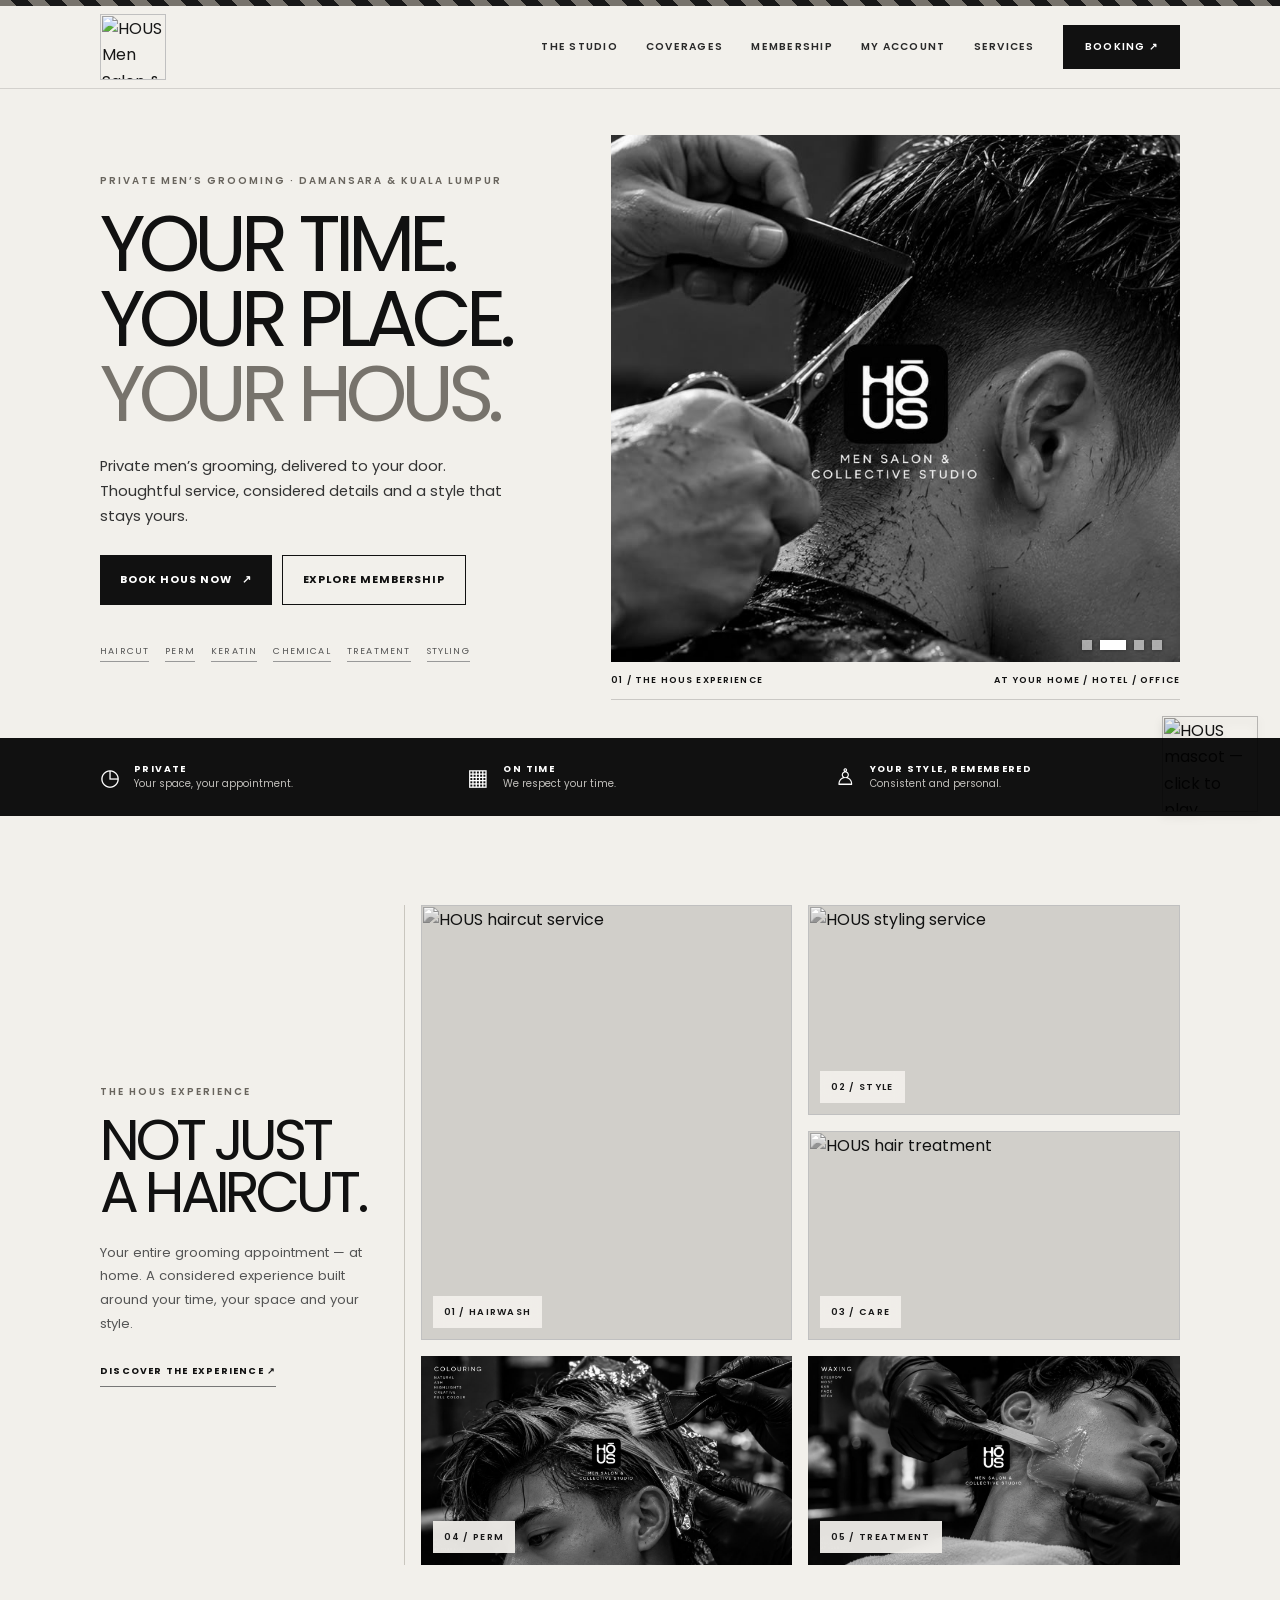
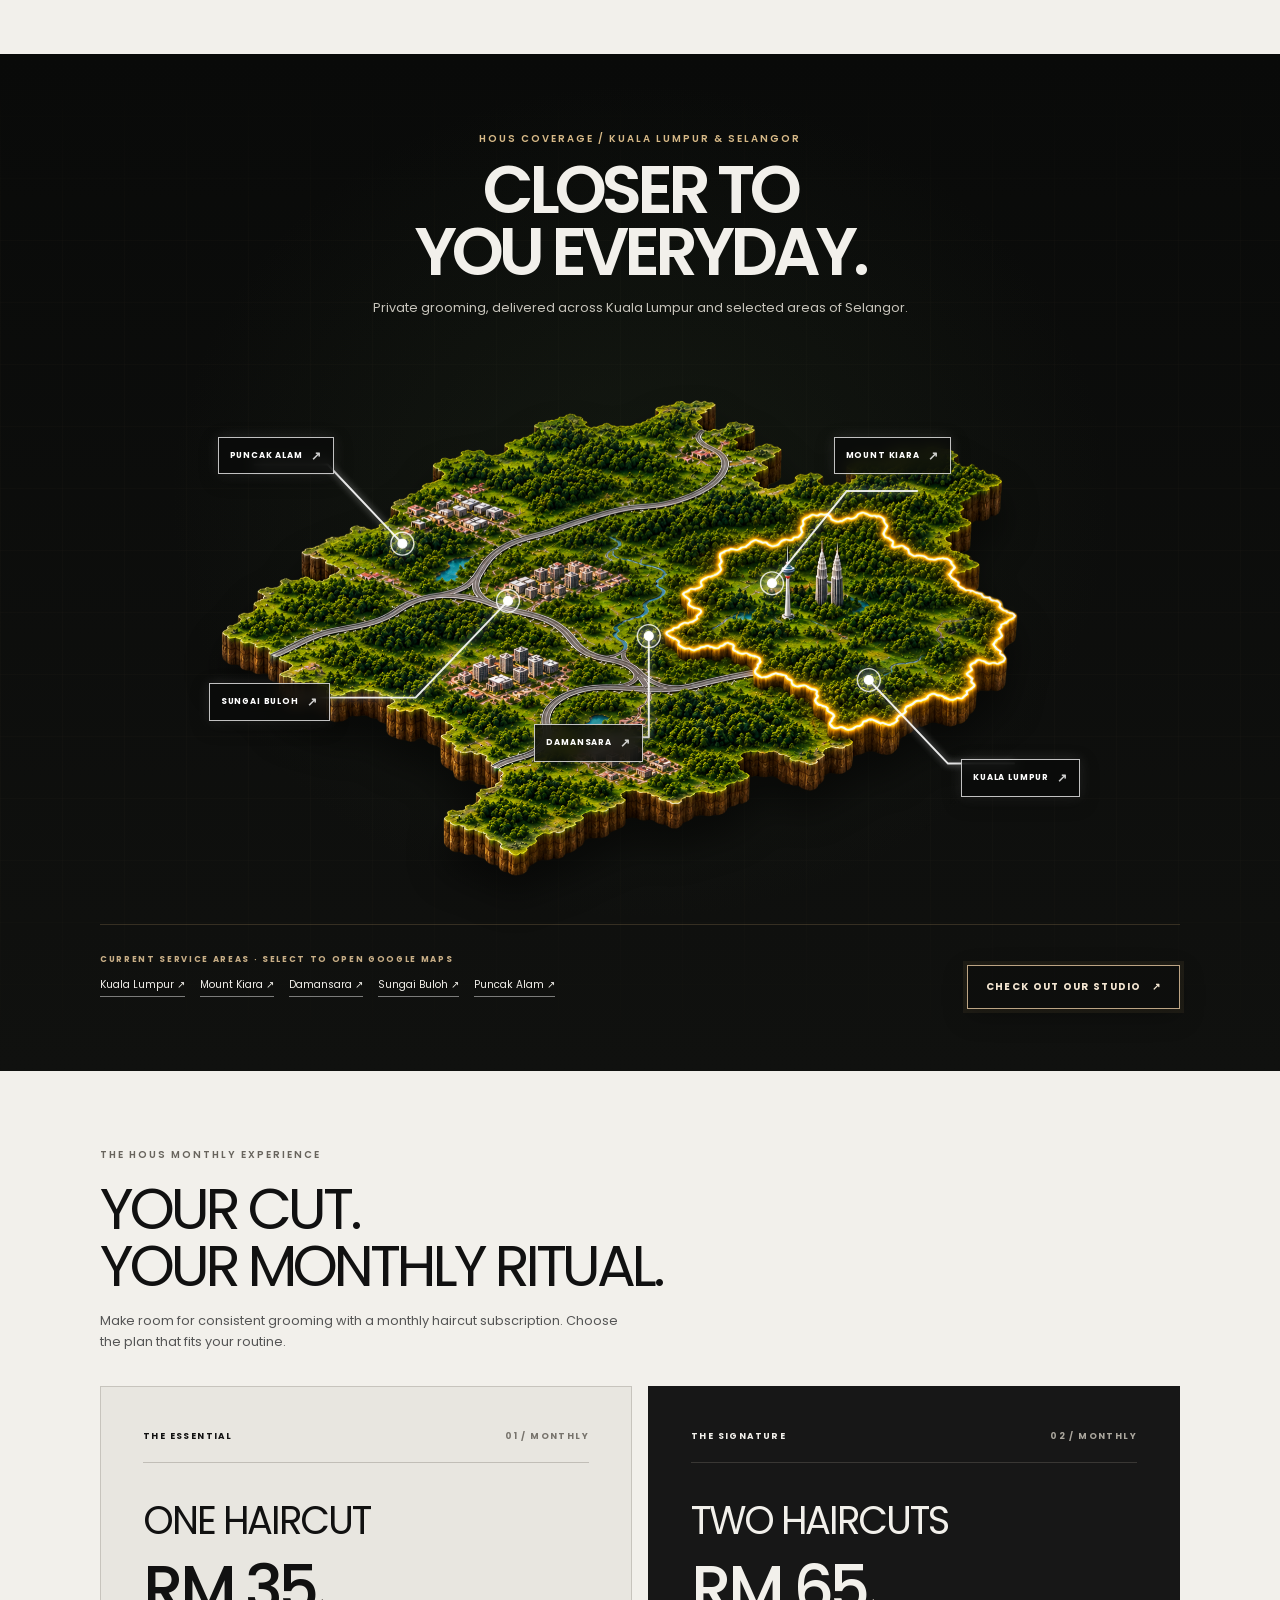
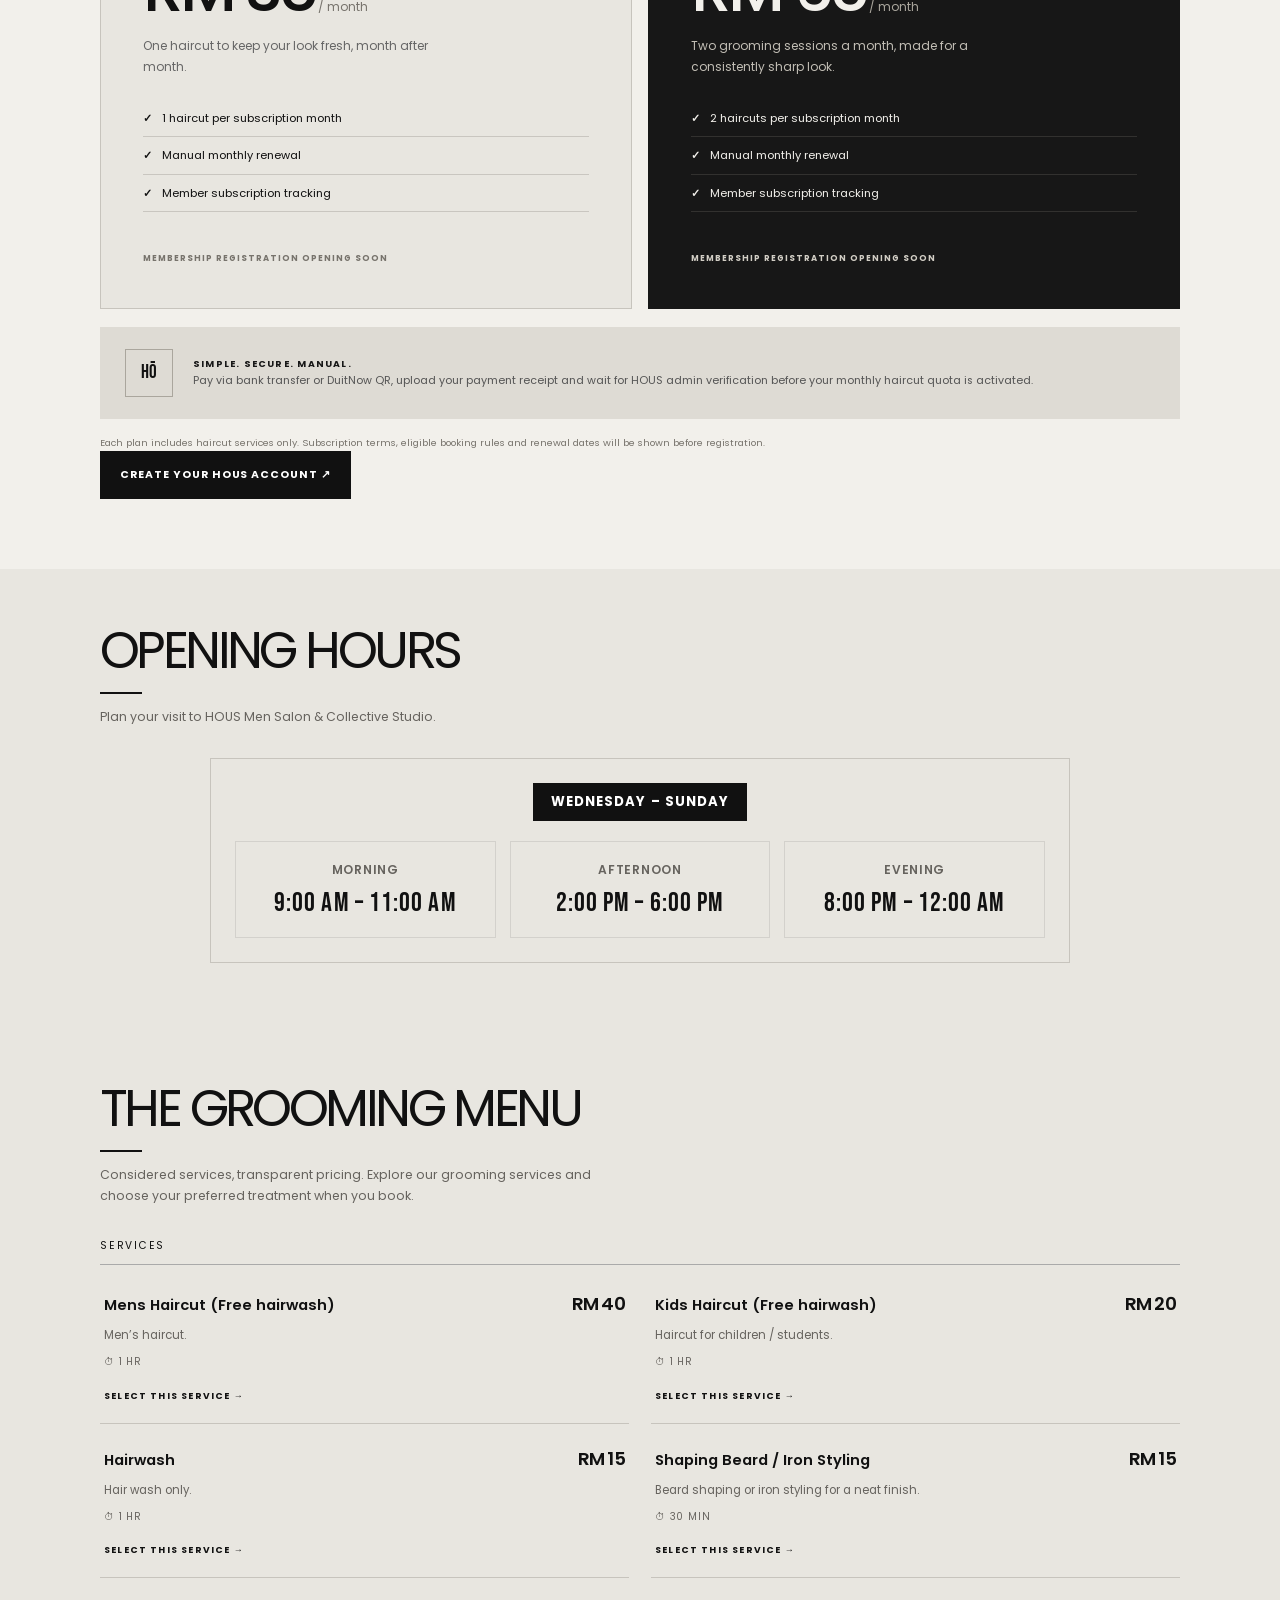
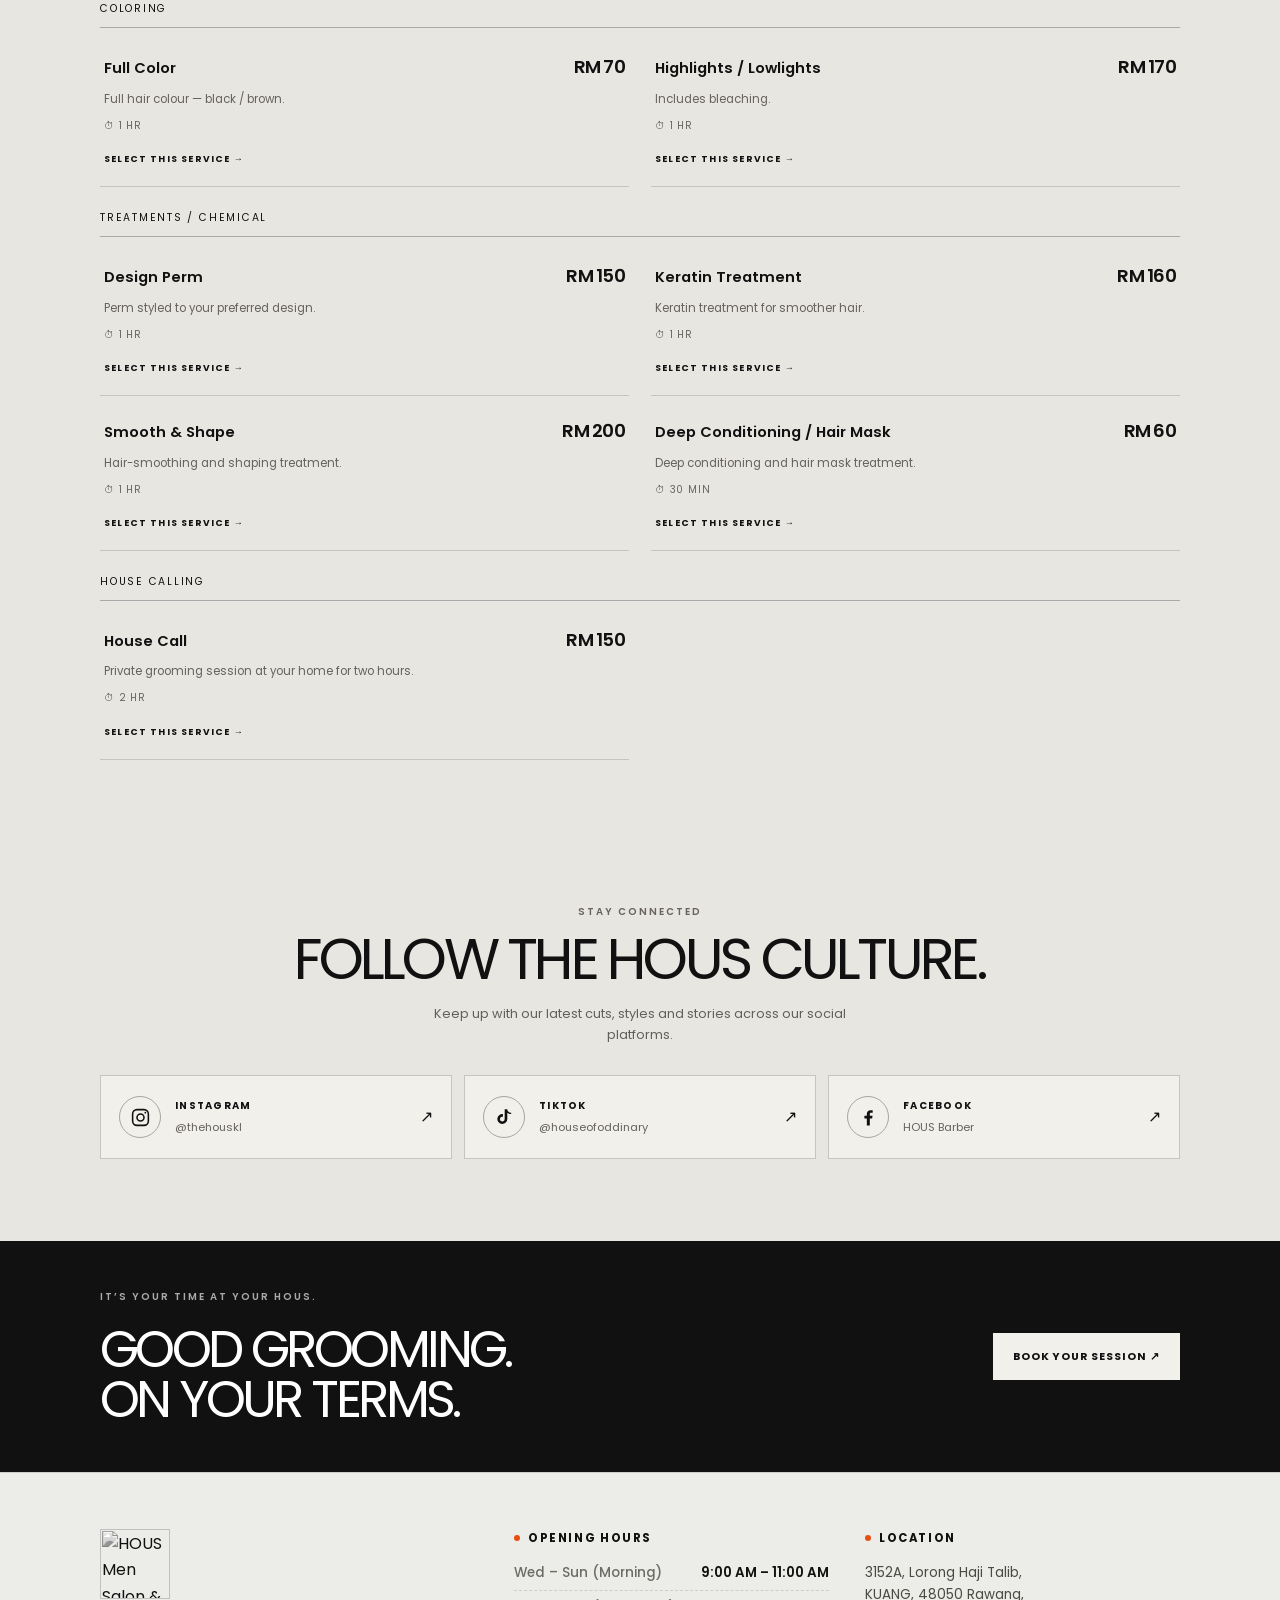
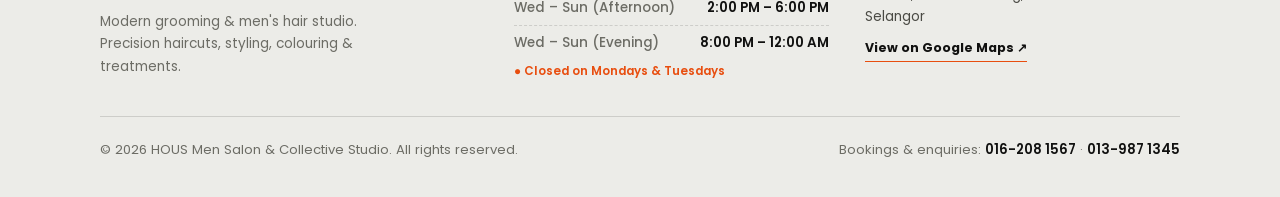
==== commit 2cfe3f5f: "Reveal hero image colors immediately on touch" ====
--- a/index.html
+++ b/index.html
@@ -1071,24 +1071,29 @@
       dots[i].classList.toggle('on', i === cur);
     }
   }
-  // Tap/click the hero image to reveal its original colors; tap again to return to monochrome.
+  // Reveal original colors immediately on touch or click (no second tap required).
+  function revealColor(slide) {
+    if (!slide) return;
+    slide.classList.add('color-revealed');
+    slide.setAttribute('aria-pressed', 'true');
+    slide.setAttribute('aria-label', 'Original color shown');
+    if (slide.classList.contains('active')) stop();
+  }
   slides.forEach(function (slide) {
     slide.setAttribute('role', 'button');
     slide.setAttribute('tabindex', '0');
-    slide.setAttribute('aria-label', 'Tap to reveal original color');
-    function toggleColor() {
-      var revealed = slide.classList.toggle('color-revealed');
-      slide.setAttribute('aria-pressed', revealed ? 'true' : 'false');
-      slide.setAttribute('aria-label', revealed
-        ? 'Original color shown; tap to return to monochrome'
-        : 'Tap to reveal original color');
-      // Hold the current slide while its original colors are being viewed.
-      if (revealed && slide.classList.contains('active')) stop();
-      else if (!revealed) start();
-    }
-    slide.addEventListener('click', toggleColor);
+    slide.setAttribute('aria-label', 'Touch to reveal original color');
+    slide.addEventListener('touchstart', function () {
+      revealColor(slide);
+    }, { passive: true });
+    slide.addEventListener('click', function () {
+      revealColor(slide);
+    });
     slide.addEventListener('keydown', function (e) {
-      if (e.key === 'Enter' || e.key === ' ') { e.preventDefault(); toggleColor(); }
+      if (e.key === 'Enter' || e.key === ' ') {
+        e.preventDefault();
+        revealColor(slide);
+      }
     });
   });
   function stop() { if (timer) { clearInterval(timer); timer = null; } }
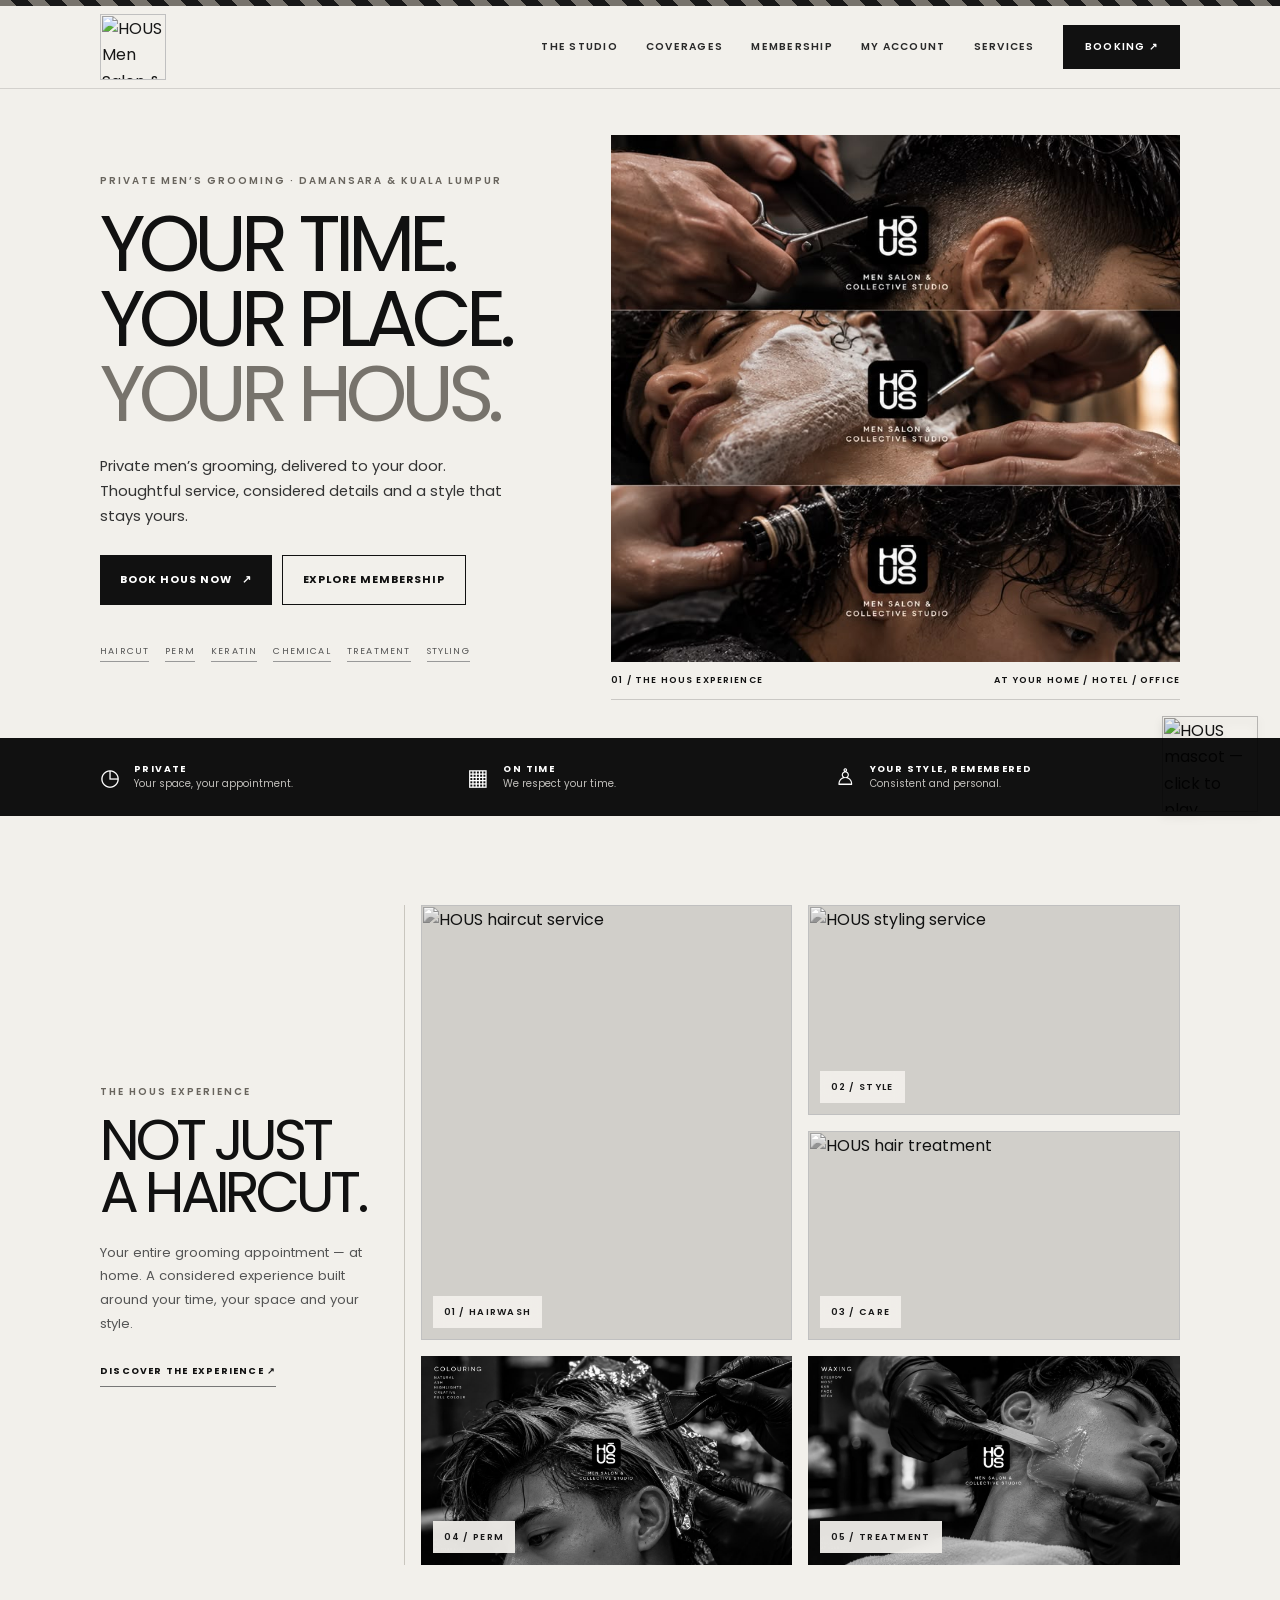
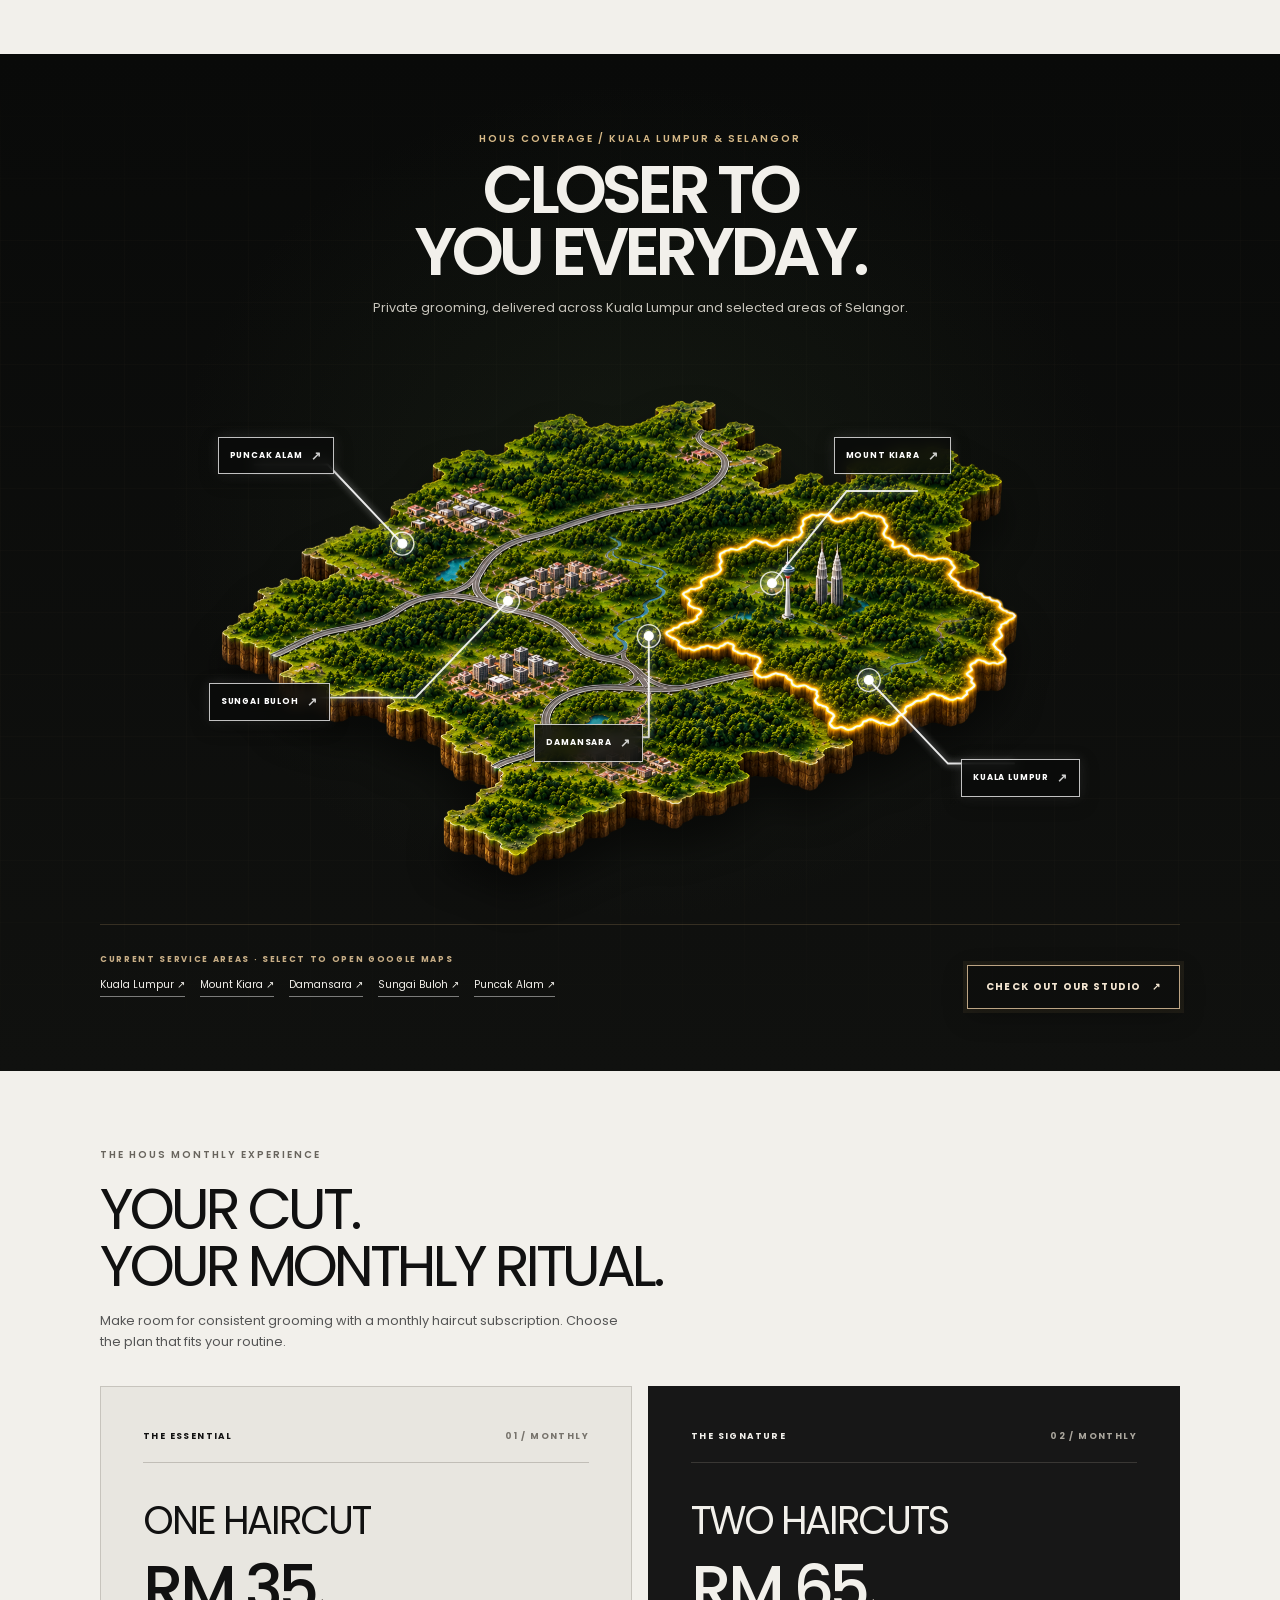
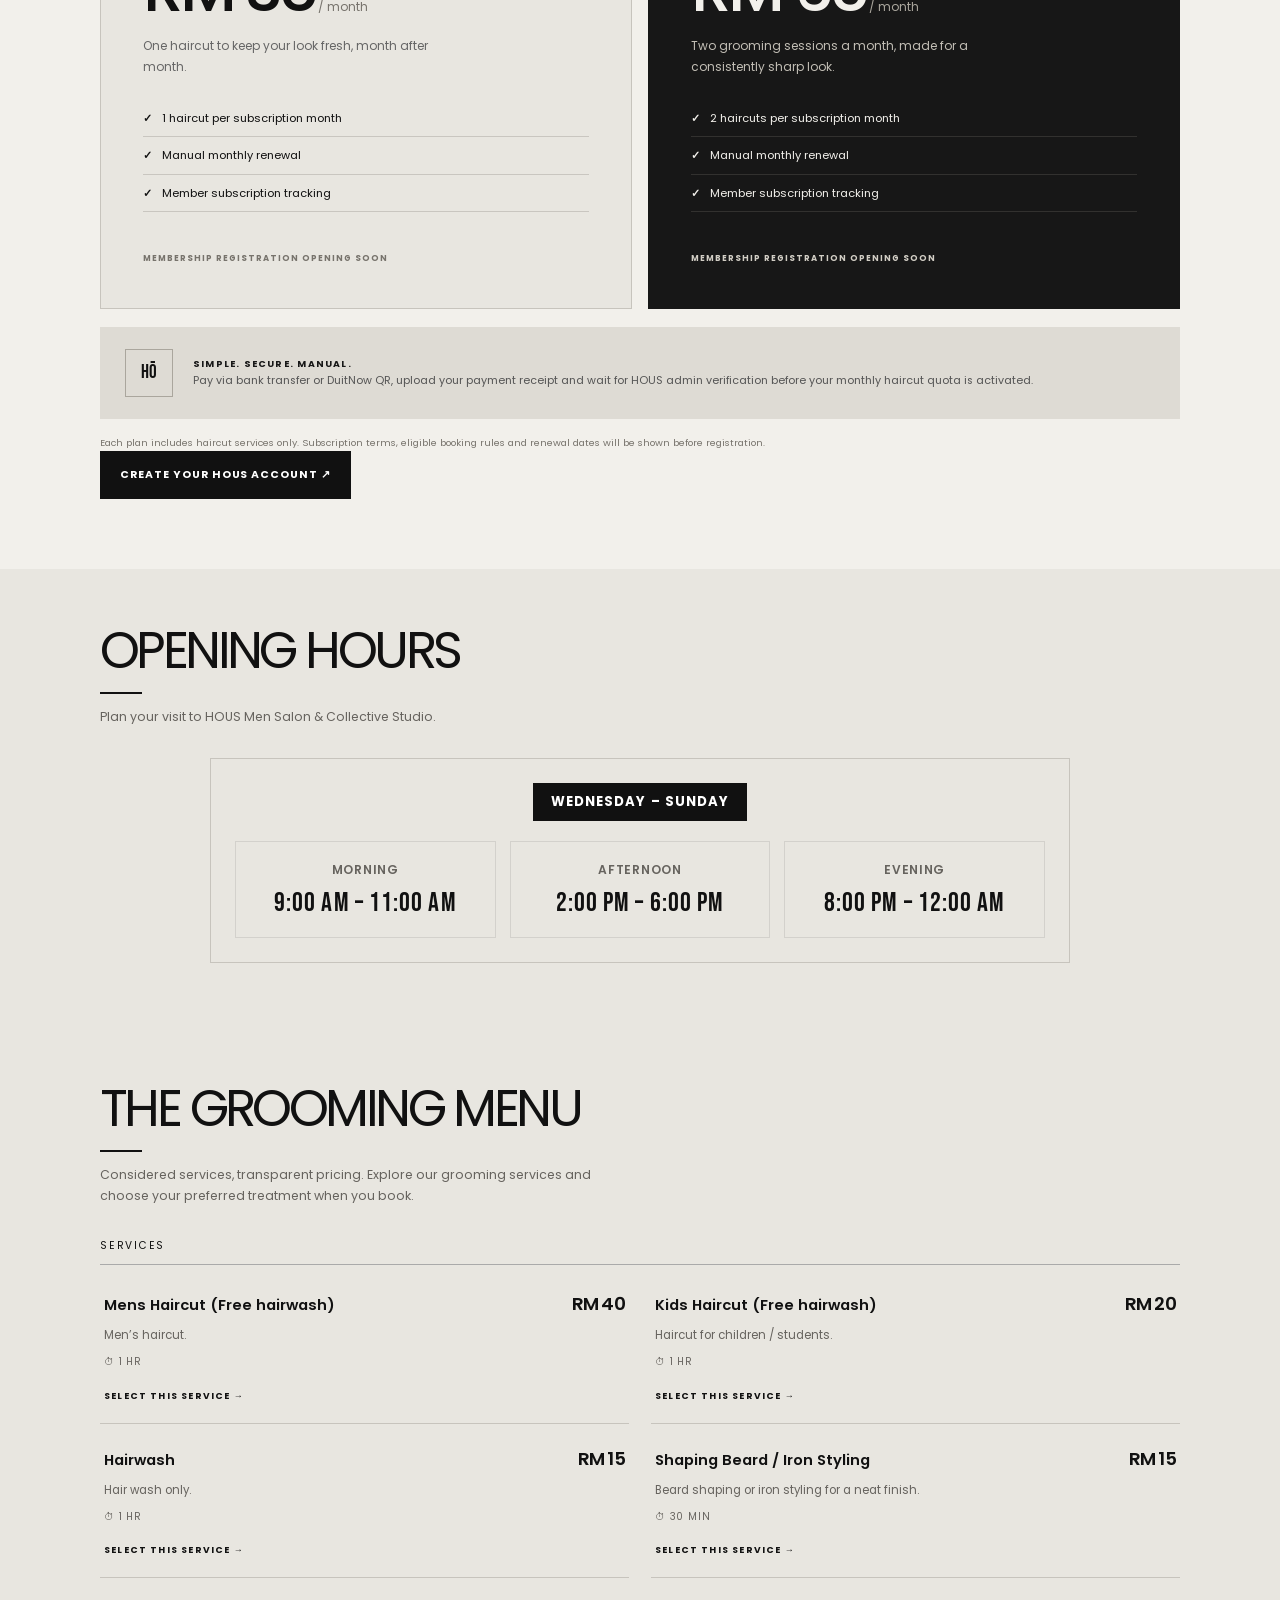
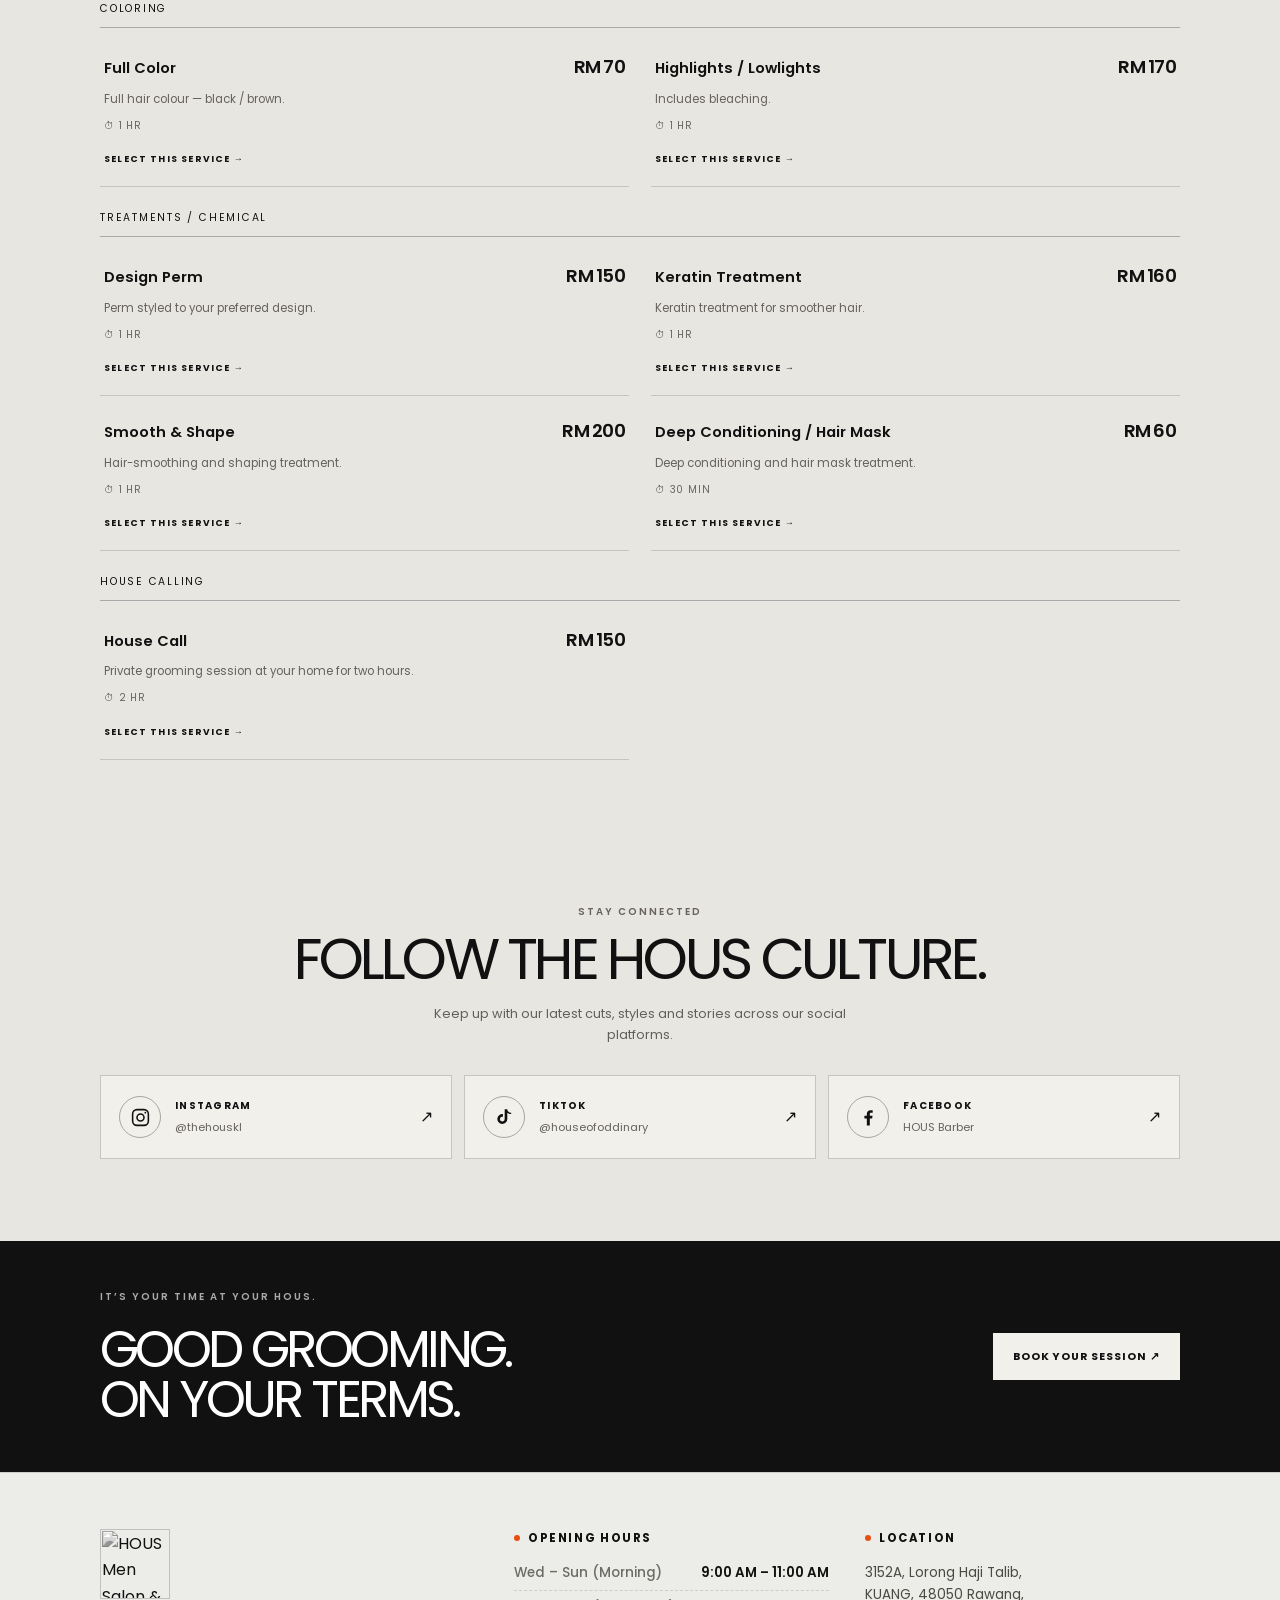
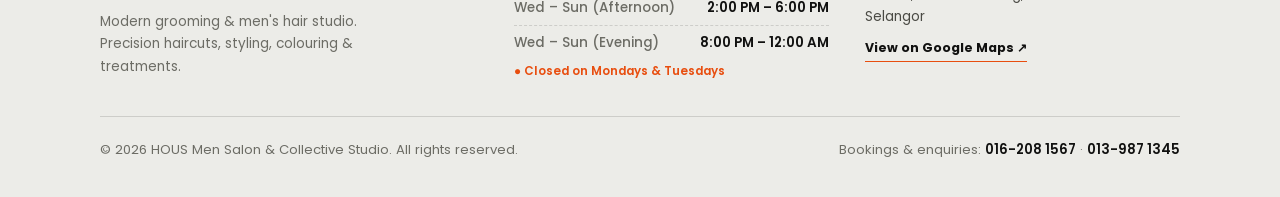
==== commit 3bb1576d: "Remove hero image color reveal interaction" ====
--- a/index.html
+++ b/index.html
@@ -1053,49 +1053,6 @@
   var slides = box.querySelectorAll('.slide');
   var dotsWrap = document.getElementById('heroDots');
   var INTERVAL = 3000, cur = 0, timer = null, hover = false;
-  var reduce = window.matchMedia && window.matchMedia('(prefers-reduced-motion: reduce)').matches;
-  var dots = [];
-  for (var i = 0; i < slides.length; i++) (function (n) {
-    var b = document.createElement('button');
-    b.type = 'button'; b.setAttribute('aria-label', 'Gambar ' + (n + 1));
-    b.addEventListener('click', function () { go(n); restart(); });
-    dotsWrap.appendChild(b); dots.push(b);
-  })(i);
-  function go(n) {
-    cur = (n + slides.length) % slides.length;
-    for (var i = 0; i < slides.length; i++) {
-      slides[i].classList.toggle('active', i === cur);
-      slides[i].classList.remove('color-revealed');
-      slides[i].setAttribute('aria-label', slides[i].classList.contains('color-revealed')
-        ? 'Image in original color' : 'Tap to reveal original color');
-      dots[i].classList.toggle('on', i === cur);
-    }
-  }
-  // Reveal original colors immediately on touch or click (no second tap required).
-  function revealColor(slide) {
-    if (!slide) return;
-    slide.classList.add('color-revealed');
-    slide.setAttribute('aria-pressed', 'true');
-    slide.setAttribute('aria-label', 'Original color shown');
-    if (slide.classList.contains('active')) stop();
-  }
-  slides.forEach(function (slide) {
-    slide.setAttribute('role', 'button');
-    slide.setAttribute('tabindex', '0');
-    slide.setAttribute('aria-label', 'Touch to reveal original color');
-    slide.addEventListener('touchstart', function () {
-      revealColor(slide);
-    }, { passive: true });
-    slide.addEventListener('click', function () {
-      revealColor(slide);
-    });
-    slide.addEventListener('keydown', function (e) {
-      if (e.key === 'Enter' || e.key === ' ') {
-        e.preventDefault();
-        revealColor(slide);
-      }
-    });
-  });
   function stop() { if (timer) { clearInterval(timer); timer = null; } }
   function start() { if (reduce || hover || document.hidden || timer) return; timer = setInterval(function () { go(cur + 1); }, INTERVAL); }
   function restart() { stop(); start(); }
--- a/hous-landing.css
+++ b/hous-landing.css
@@ -773,5 +773,16 @@
 /* HERO IMAGE TAP-TO-REVEAL — final cascade override */
 #heroSlider .slide{cursor:pointer;filter:grayscale(100%);transition:opacity 1.2s ease,filter .35s ease}
 #heroSlider .slide.color-revealed,
-#heroSlider .slide.active.color-revealed{filter:grayscale(0%)!important}
+#heroSlider .slide.active.color-revealed{
+  -webkit-filter:grayscale(0%)!important;
+  filter:grayscale(0%)!important;
+}
+/* HERO SLIDER: keep every image in its original full color */
+#heroSlider .slide,
+#heroSlider .slide.color-revealed,
+#heroSlider .slide.active.color-revealed{
+  -webkit-filter:none!important;
+  filter:none!important;
+  cursor:default;
+}
 #heroSlider .slide:focus-visible{outline:2px solid #c7c1b5;outline-offset:-4px}
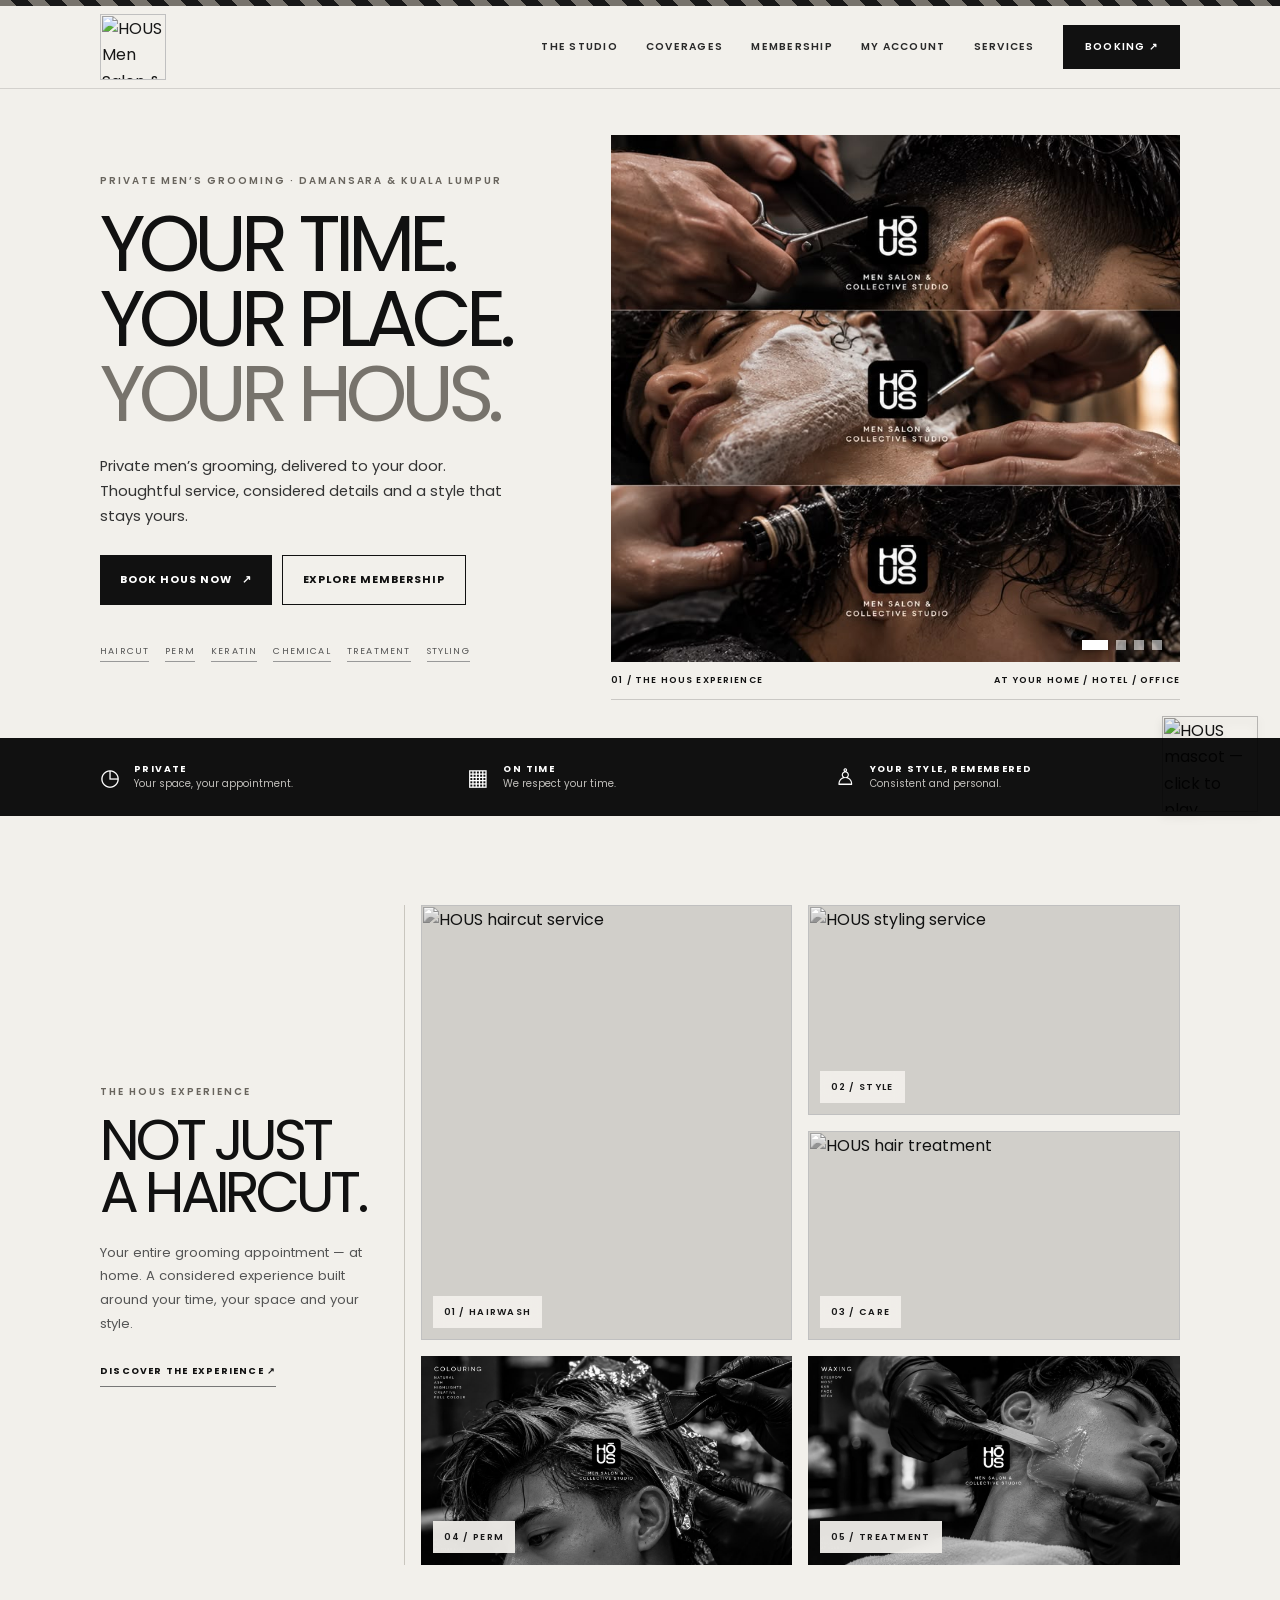
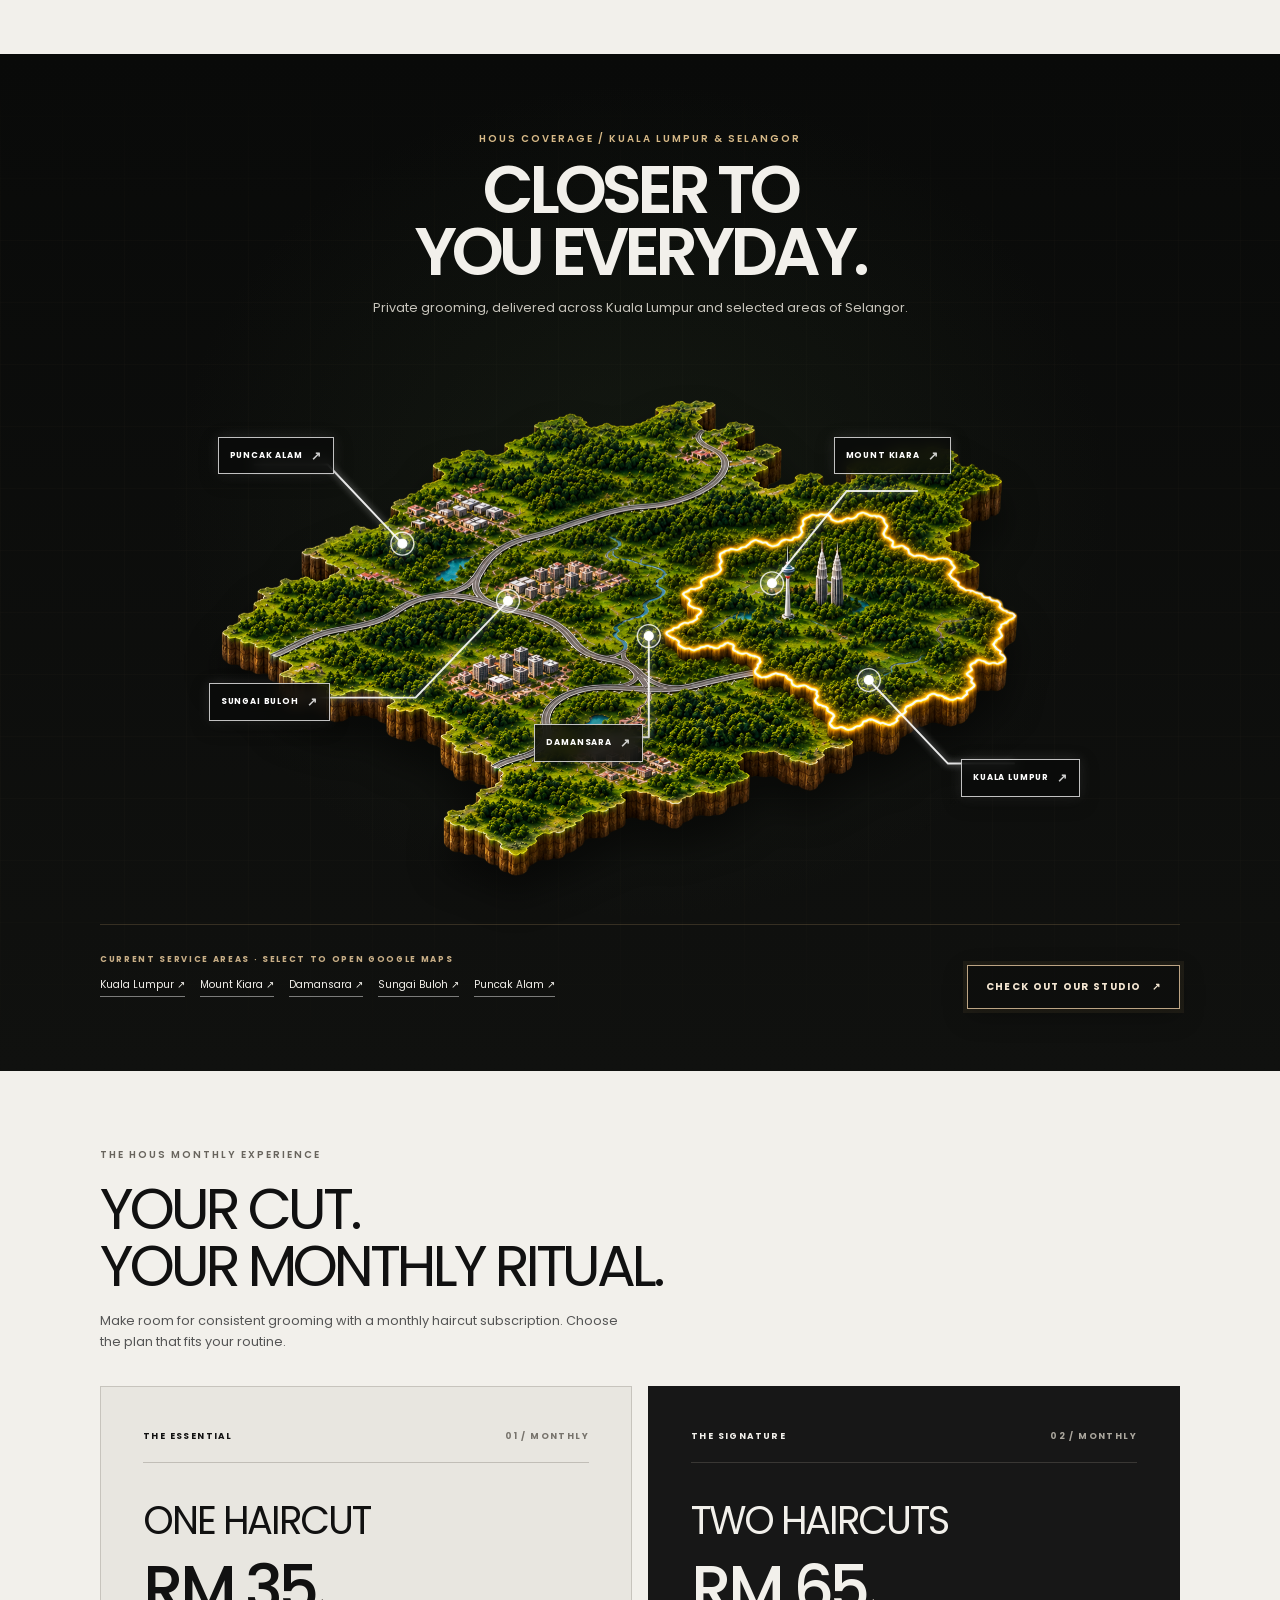
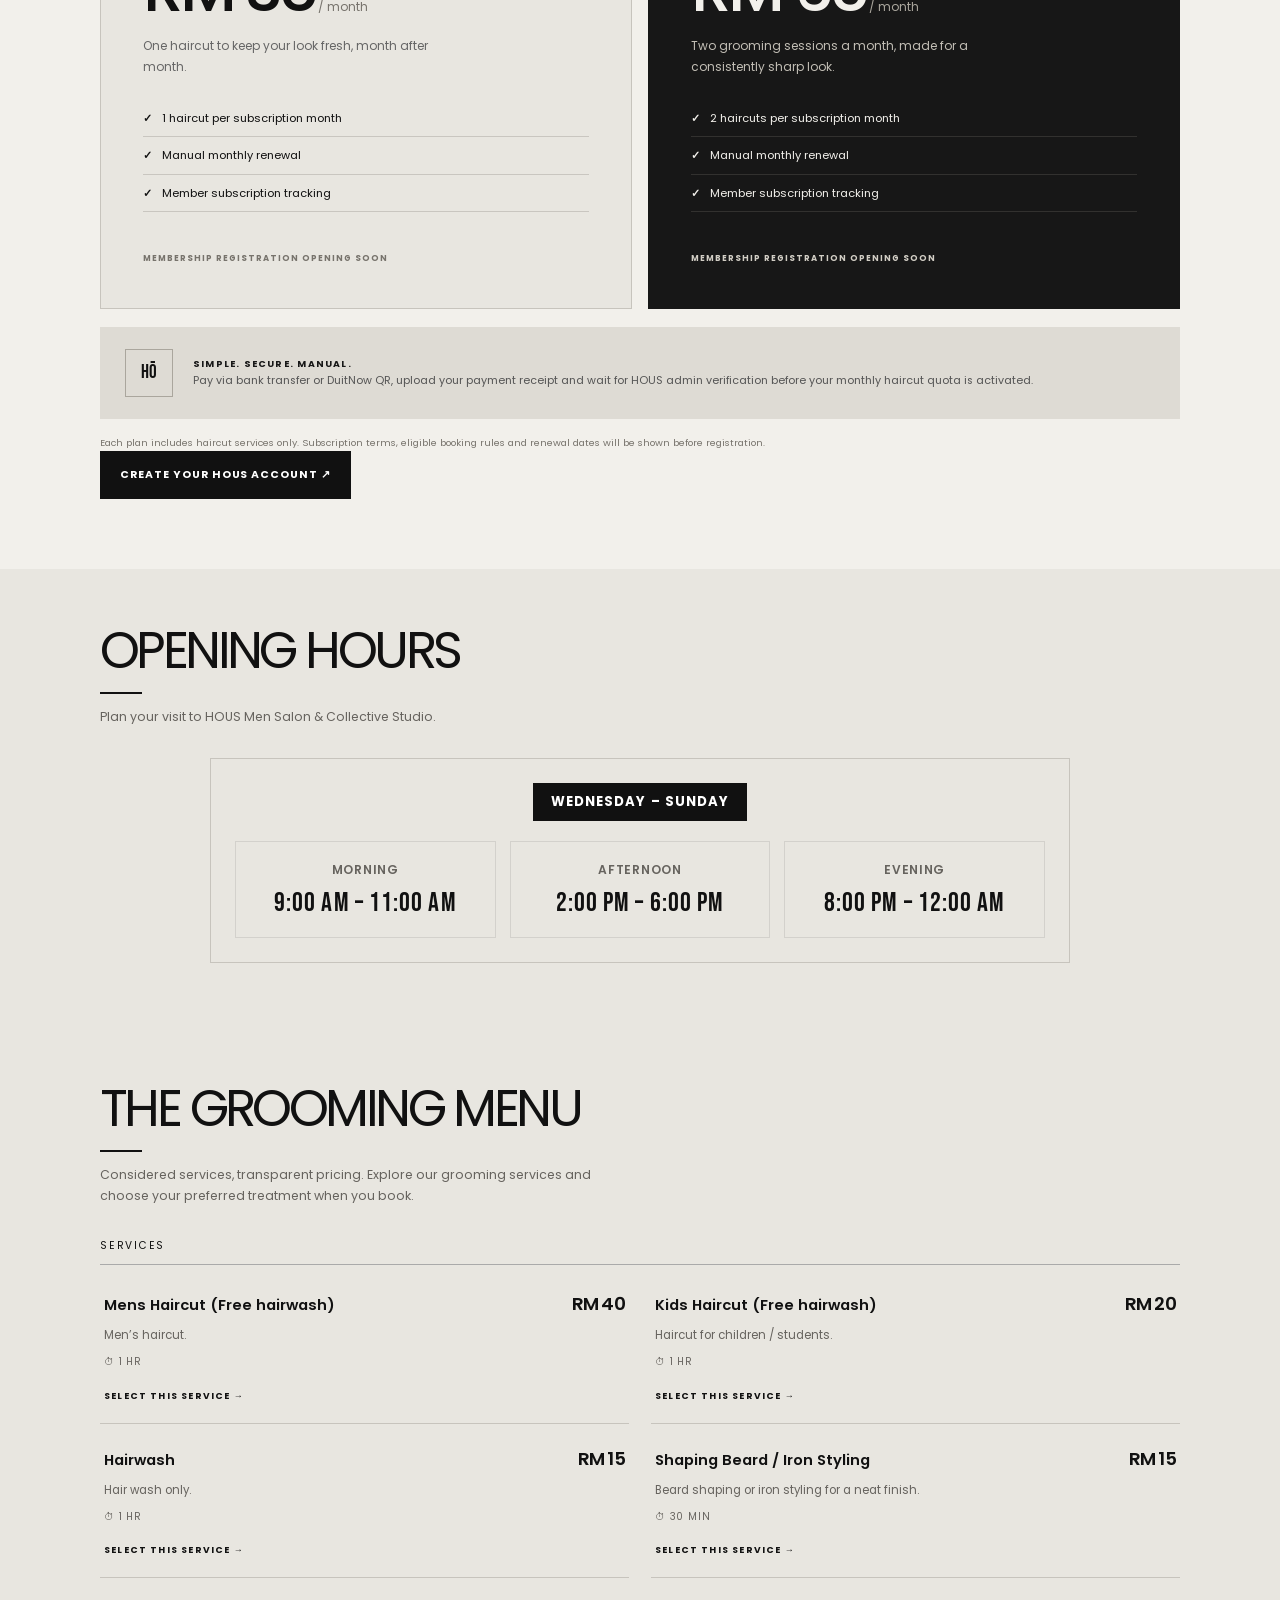
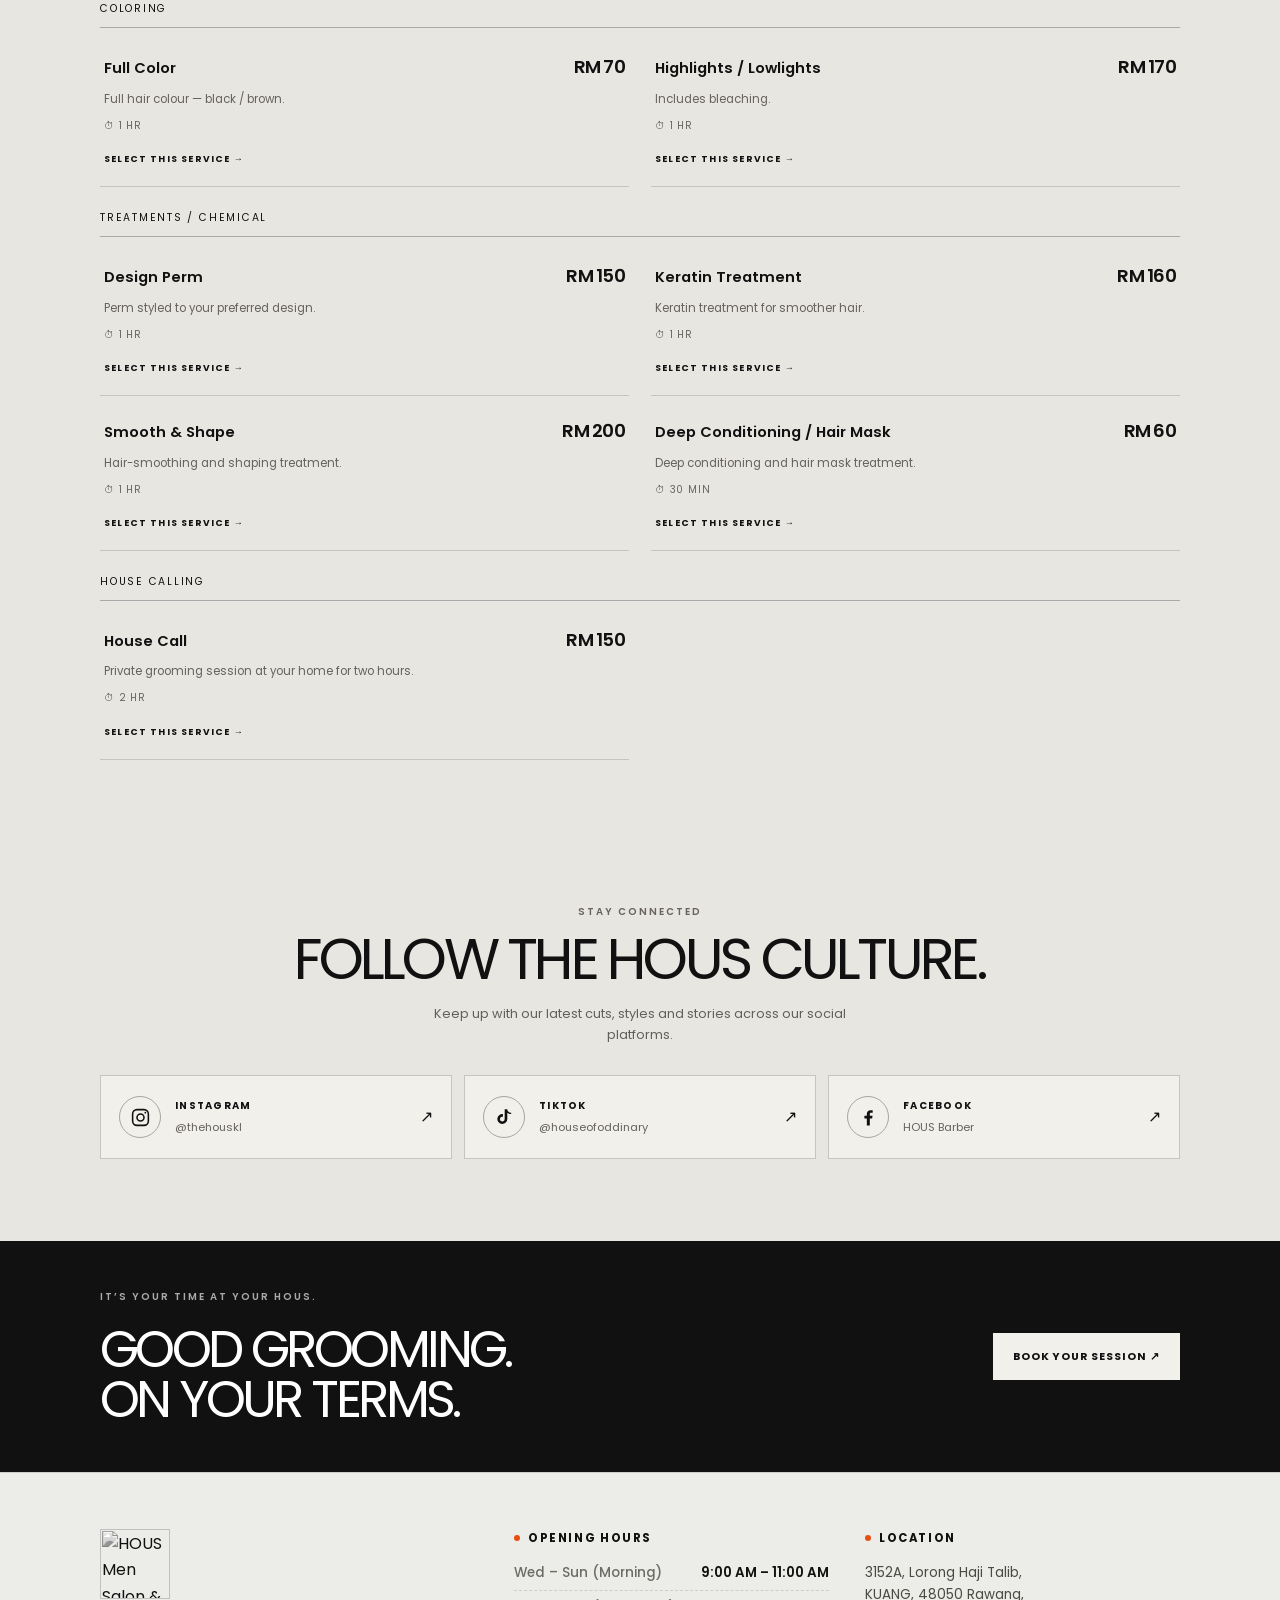
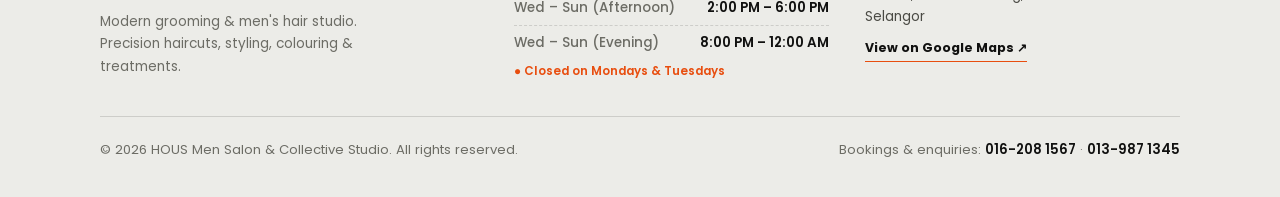
==== commit 31c6237c: "Restore automatic hero image slider" ====
--- a/index.html
+++ b/index.html
@@ -1049,26 +1049,97 @@
 <!-- ===== HERO SLIDER ===== -->
 <script>
 (function () {
-  var box = document.getElementById('heroSlider'); if (!box) return;
-  var slides = box.querySelectorAll('.slide');
+  var box = document.getElementById('heroSlider');
+  if (!box) return;
+
+  var slides = Array.prototype.slice.call(box.querySelectorAll('.slide'));
   var dotsWrap = document.getElementById('heroDots');
-  var INTERVAL = 3000, cur = 0, timer = null, hover = false;
-  function stop() { if (timer) { clearInterval(timer); timer = null; } }
-  function start() { if (reduce || hover || document.hidden || timer) return; timer = setInterval(function () { go(cur + 1); }, INTERVAL); }
-  function restart() { stop(); start(); }
-  box.addEventListener('mouseenter', function () { hover = true; stop(); });
-  box.addEventListener('mouseleave', function () { hover = false; start(); });
-  document.addEventListener('visibilitychange', function () { document.hidden ? stop() : start(); });
-  var sx = null;
-  box.addEventListener('touchstart', function (e) { sx = e.touches[0].clientX; stop(); }, { passive: true });
+  if (!slides.length) return;
+
+  var INTERVAL = 3500;
+  var cur = 0;
+  var timer = null;
+  var hover = false;
+  var reduceMotion = window.matchMedia &&
+    window.matchMedia('(prefers-reduced-motion: reduce)').matches;
+  var dots = [];
+
+  function go(n) {
+    cur = (n + slides.length) % slides.length;
+    slides.forEach(function (slide, i) {
+      slide.classList.toggle('active', i === cur);
+    });
+    dots.forEach(function (dot, i) {
+      dot.classList.toggle('on', i === cur);
+      dot.setAttribute('aria-current', i === cur ? 'true' : 'false');
+    });
+  }
+
+  function stop() {
+    if (timer) {
+      window.clearInterval(timer);
+      timer = null;
+    }
+  }
+
+  function start() {
+    if (reduceMotion || hover || document.hidden || timer || slides.length < 2) return;
+    timer = window.setInterval(function () {
+      go(cur + 1);
+    }, INTERVAL);
+  }
+
+  function restart() {
+    stop();
+    start();
+  }
+
+  if (dotsWrap) {
+    dotsWrap.innerHTML = '';
+    slides.forEach(function (_, i) {
+      var dot = document.createElement('button');
+      dot.type = 'button';
+      dot.setAttribute('aria-label', 'Show hero image ' + (i + 1));
+      dot.addEventListener('click', function () {
+        go(i);
+        restart();
+      });
+      dotsWrap.appendChild(dot);
+      dots.push(dot);
+    });
+  }
+
+  box.addEventListener('mouseenter', function () {
+    hover = true;
+    stop();
+  });
+  box.addEventListener('mouseleave', function () {
+    hover = false;
+    start();
+  });
+
+  document.addEventListener('visibilitychange', function () {
+    if (document.hidden) stop();
+    else start();
+  });
+
+  var touchStartX = null;
+  box.addEventListener('touchstart', function (e) {
+    if (e.touches && e.touches.length) touchStartX = e.touches[0].clientX;
+    stop();
+  }, { passive: true });
+
   box.addEventListener('touchend', function (e) {
-    if (sx !== null) {
-      var dx = e.changedTouches[0].clientX - sx;
-      if (Math.abs(dx) > 40) go(cur + (dx < 0 ? 1 : -1));
-    }
-    sx = null; start();
+    if (touchStartX !== null && e.changedTouches && e.changedTouches.length) {
+      var deltaX = e.changedTouches[0].clientX - touchStartX;
+      if (Math.abs(deltaX) > 40) go(cur + (deltaX < 0 ? 1 : -1));
+    }
+    touchStartX = null;
+    start();
   }, { passive: true });
-  go(0); start();
+
+  go(0);
+  start();
 })();
 </script>
 
--- a/hous-landing.css
+++ b/hous-landing.css
@@ -263,8 +263,7 @@
 .site-header{background:rgba(242,240,235,.96);border-bottom:1px solid rgba(0,0,0,.13)}
 .nav{min-height:76px;padding:8px 0}.brand-logo{height:66px;max-width:220px;object-position:left center}
 .nav-links{gap:clamp(14px,2.2vw,32px)}.nav-links a{font-size:.65rem;text-transform:uppercase;letter-spacing:.12em;color:#292929;font-weight:600}.nav-links a.nav-book{background:#111;color:#fff;padding:13px 22px}
-.hero{padding:46px 0 38px;text-align:left;overflow:hidden}.hero::before{display:none}.hero-layout{display:grid;grid-template-columns:.88fr 1.12fr;align-items:center;gap:clamp(28px,5vw,72px)}.hero-copy{padding:22px 0}.kicker{font-size:.62rem;letter-spacing:.2em;color:#68645d;font-weight:600;margin-bottom:18px}.hero h1{font-family:'Poppins',sans-serif;font-size:clamp(3rem,6.1vw,6.2rem);font-weight:400;letter-spacing:-.075em;line-height:.96}.hero h1 span{color:#77736c}.hero-sub{max-width:420px;margin:22px 0 0;color:#333;font-size:.92rem;line-height:1.7}.hero-cta{justify-content:flex-start;margin-top:26px;gap:10px}.btn{border-radius:0;background:#111;color:#fff;font-size:.67rem;letter-spacing:.09em;text-transform:uppercase;padding:15px 20px;box-shadow:none}.btn:hover{transform:translateY(-2px);box-shadow:0 8px 20px rgba(0,0,0,.13)}.btn-outline{border:1px solid #111;background:transparent;color:#111}.hero-visual{min-width:0}.hero-slider{width:100%;aspect-ratio:1.08/1;margin:0;border:0;border-radius:0;box-shadow:none;background:#d2d0cb}.slide{object-position:center;filter:grayscale(100%);cursor:pointer;transition:opacity 1.2s ease,filter .35s ease}
-.slide.color-revealed{filter:grayscale(0%)}
+.hero{padding:46px 0 38px;text-align:left;overflow:hidden}.hero::before{display:none}.hero-layout{display:grid;grid-template-columns:.88fr 1.12fr;align-items:center;gap:clamp(28px,5vw,72px)}.hero-copy{padding:22px 0}.kicker{font-size:.62rem;letter-spacing:.2em;color:#68645d;font-weight:600;margin-bottom:18px}.hero h1{font-family:'Poppins',sans-serif;font-size:clamp(3rem,6.1vw,6.2rem);font-weight:400;letter-spacing:-.075em;line-height:.96}.hero h1 span{color:#77736c}.hero-sub{max-width:420px;margin:22px 0 0;color:#333;font-size:.92rem;line-height:1.7}.hero-cta{justify-content:flex-start;margin-top:26px;gap:10px}.btn{border-radius:0;background:#111;color:#fff;font-size:.67rem;letter-spacing:.09em;text-transform:uppercase;padding:15px 20px;box-shadow:none}.btn:hover{transform:translateY(-2px);box-shadow:0 8px 20px rgba(0,0,0,.13)}.btn-outline{border:1px solid #111;background:transparent;color:#111}.hero-visual{min-width:0}.hero-slider{width:100%;aspect-ratio:1.08/1;margin:0;border:0;border-radius:0;box-shadow:none;background:#d2d0cb}.slide{object-position:center;filter:none;-webkit-filter:none;cursor:default;transition:opacity 1.2s ease}
 .slide:focus-visible{outline:2px solid #c7c1b5;outline-offset:-4px}.dots{justify-content:flex-end;padding-right:18px}.dots button{border-radius:0}.hero-image-caption{display:flex;justify-content:space-between;gap:12px;padding:11px 0;border-bottom:1px solid var(--line);font-size:.56rem;letter-spacing:.13em;font-weight:600}.hero-service-list{display:flex;flex-wrap:wrap;gap:8px 16px;margin-top:38px;max-width:420px}.hero-service-list span{font-size:.57rem;letter-spacing:.13em;color:#555;border-bottom:1px solid #999;padding-bottom:3px}
 .promise-strip{background:#111;color:#fff;padding:20px 0}.promise-grid{display:grid;grid-template-columns:repeat(3,1fr);gap:22px}.promise-grid>div{display:flex;align-items:center;gap:14px}.promise-grid b{font-size:1.45rem;font-weight:400}.promise-grid span{display:flex;flex-direction:column}.promise-grid strong{font-size:.58rem;letter-spacing:.15em}.promise-grid small{font-size:.62rem;color:#c3c1bd}
 .experience{padding:70px 0 76px}.experience-grid{display:grid;grid-template-columns:1.1fr 1fr 1fr;grid-template-rows:auto auto;gap:14px}.experience-intro{grid-row:span 2;display:flex;flex-direction:column;justify-content:center;padding:26px 34px 26px 0}.experience-intro h2,.membership-heading h2,.closing-inner h2{font-size:clamp(2.2rem,4.5vw,4.5rem);line-height:.98;letter-spacing:-.07em;font-weight:400}.experience-intro p:not(.kicker){font-size:.8rem;max-width:300px;color:#555;margin:20px 0}.text-link{margin-top:16px;color:#111;font-size:.58rem;letter-spacing:.13em;font-weight:700;text-decoration:none}.experience-image{position:relative;min-height:210px;background:#d1cfca;overflow:hidden}.experience-image img{width:100%;height:100%;min-height:210px;object-fit:cover;filter:grayscale(100%);display:block;transition:transform .6s}.experience-image:hover img{transform:scale(1.04)}.experience-image figcaption{position:absolute;left:12px;bottom:12px;background:#f2f0eb;padding:7px 10px;font-size:.55rem;letter-spacing:.13em}
